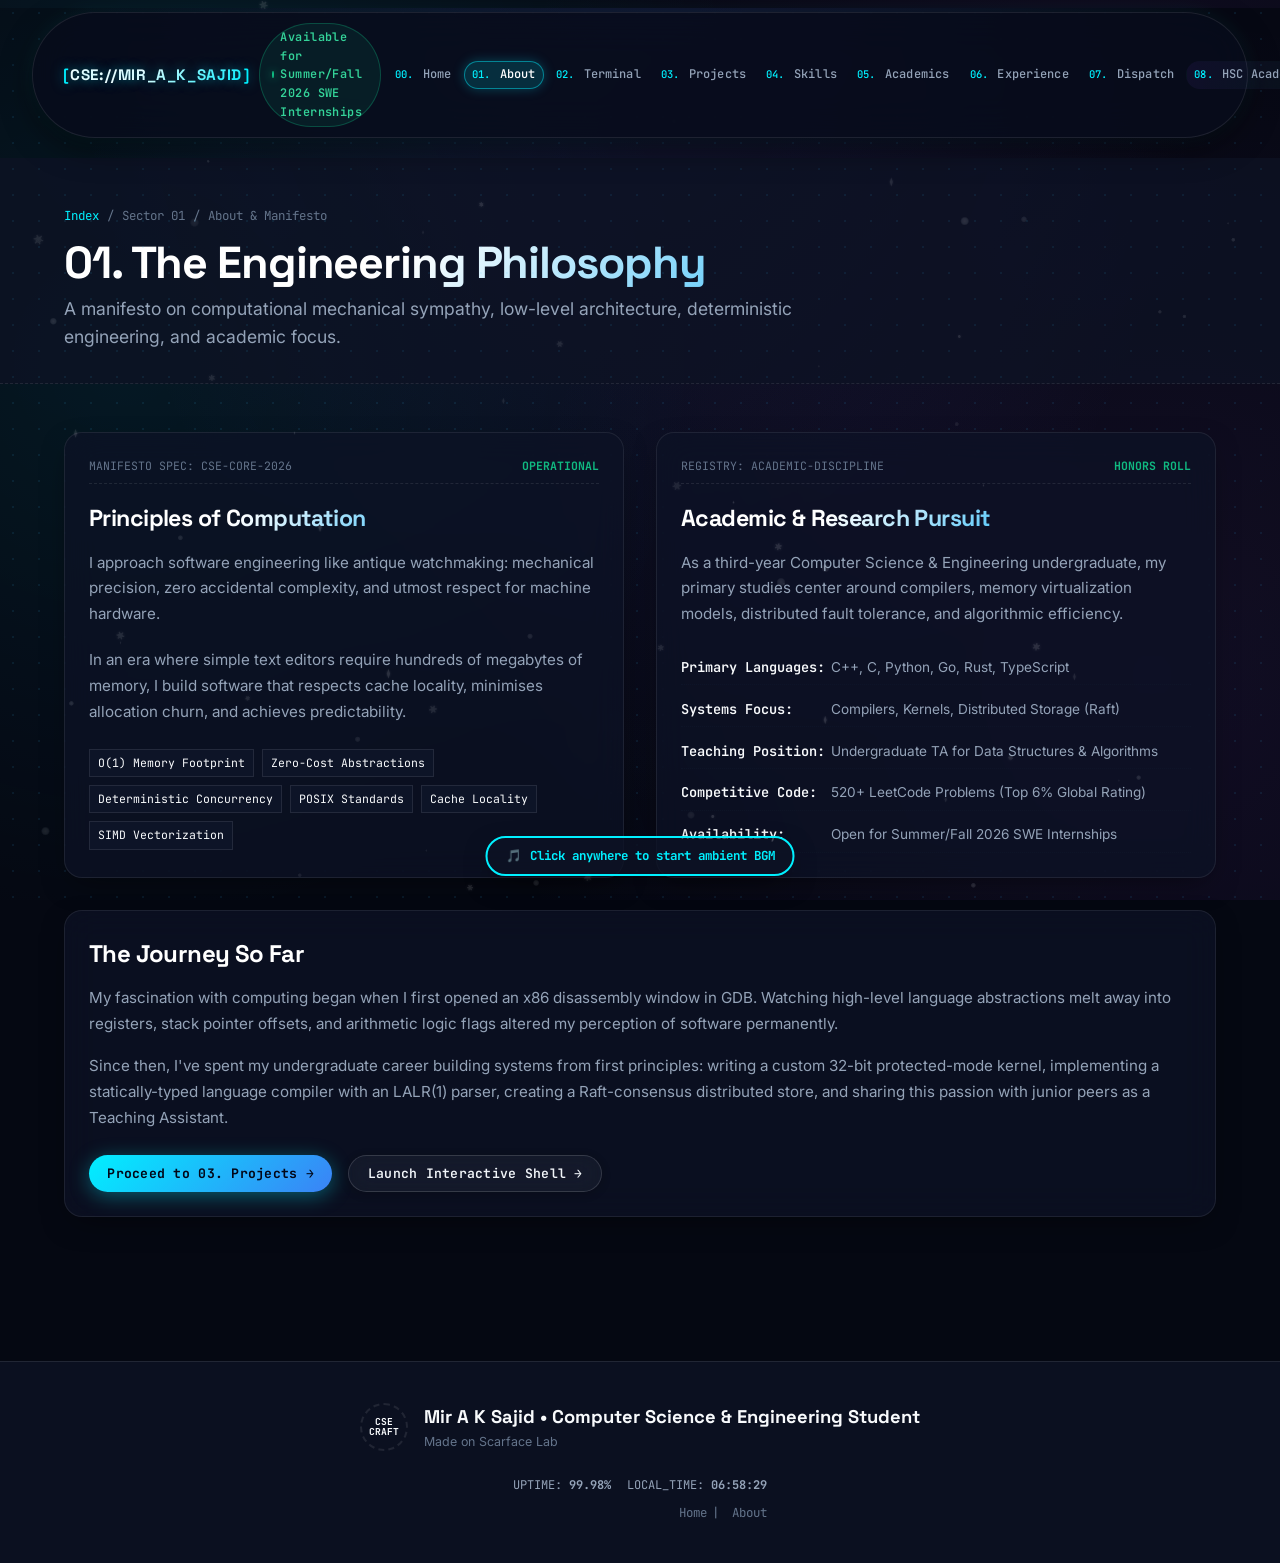
==== about.html @ 2cce8ac1 "fix: restore Gemini AI chat with multi-model fallback, remove password protection, remove vintage th" ====
<!DOCTYPE html>
<html lang="en" data-theme="modern-dark">
<head>
  <meta charset="UTF-8">
  <meta name="viewport" content="width=device-width, initial-scale=1.0">
  <title>01. About & Philosophy | Mir A K Sajid CSE Portfolio</title>
  <meta name="description" content="Engineering philosophy, mechanical sympathy, core principles of computation, and academic pursuit of Mir A K Sajid.">
  <link rel="preconnect" href="https://fonts.googleapis.com">
  <link rel="preconnect" href="https://fonts.gstatic.com" crossorigin>
  <link href="https://fonts.googleapis.com/css2?family=Hind+Siliguri:wght@400;500;600;700&family=Inter:ital,opsz,wght@0,14..32,100..900;1,14..32,100..900&family=JetBrains+Mono:ital,wght@0,300..800;1,300..800&family=Outfit:wght@300..900&family=Space+Grotesk:wght@300..700&display=swap" rel="stylesheet">
  <link rel="stylesheet" href="style.css">
  <link rel="icon" type="image/png" href="assets/images/avatar-pixel.png">
</head>
<body class="vintage-body">

  

  <!-- Header -->
  <header class="vintage-header" id="header">
    <div class="header-container">
      <div class="brand-badge">
        <a href="index.html" class="brand-link">
          <span class="brand-bracket">[</span>
          <span class="brand-text" id="headerBrand">CSE://MIR_SAJID</span>
          <span class="brand-bracket">]</span>
        </a>
        <div class="status-pill" id="systemStatusPill">
          <span class="status-indicator"></span>
          <span class="status-label" id="headerStatus">KERNEL READY • OPEN TO WORK</span>
        </div>
      </div>

      <nav class="nav-links" id="mainNav">
        <a href="index.html" class="nav-item"><span>00.</span> Home</a>
        <a href="about.html" class="nav-item active"><span>01.</span> About</a>
        <a href="terminal.html" class="nav-item"><span>02.</span> Terminal</a>
        <a href="projects.html" class="nav-item"><span>03.</span> Projects</a>
        <a href="skills.html" class="nav-item"><span>04.</span> Skills</a>
        <a href="academics.html" class="nav-item"><span>05.</span> Academics</a>
        <a href="experience.html" class="nav-item"><span>06.</span> Experience</a>
        <a href="contact.html" class="nav-item"><span>07.</span> Dispatch</a>
        <a href="hsc.html" class="nav-item"><span>08.</span> HSC Academic</a>
          <a href="companion.html" class="nav-item"><span>09.</span> Companion</a>
      </nav>

      <div class="header-controls">
        

        <!-- 3-Dots Quick Action Menu -->
        <button class="vintage-btn btn-sm btn-icon" id="audioToggleBtn" title="Toggle Mechanical Audio">
          <span id="audioIcon">🔊</span>
        </button>
      </div>

      <button class="mobile-toggle" id="mobileMenuToggle" aria-label="Toggle navigation">
        <span></span><span></span><span></span>
      </button>
    </div>
  </header>

  <!-- Page Banner -->
  <div class="page-banner">
    <div class="container">
      <div class="page-breadcrumbs">
        <a href="index.html">Index</a> / <span>Sector 01</span> / <span>About & Manifesto</span>
      </div>
      <h1 class="page-title">01. The Engineering Philosophy</h1>
      <p class="page-lead">
        A manifesto on computational mechanical sympathy, low-level architecture, deterministic engineering, and academic focus.
      </p>
    </div>
  </div>

  <main class="container" style="padding-bottom: 5rem;">
    <div class="about-grid">
      
      <!-- Philosophy Card -->
      <div class="about-card parchment-paper">
        <div class="card-ticket-header">
          <span class="ticket-no">MANIFESTO SPEC: CSE-CORE-2026</span>
          <span class="ticket-status">OPERATIONAL</span>
        </div>
        <h2 class="about-card-title">Principles of Computation</h2>
        <p class="about-text">
          I approach software engineering like antique watchmaking: mechanical precision, zero accidental complexity, and utmost respect for machine hardware.
        </p>
        <p class="about-text">
          In an era where simple text editors require hundreds of megabytes of memory, I build software that respects cache locality, minimises allocation churn, and achieves predictability.
        </p>
        <div class="philosophy-tags" style="margin-top: 1.5rem;">
          <span class="phil-tag">O(1) Memory Footprint</span>
          <span class="phil-tag">Zero-Cost Abstractions</span>
          <span class="phil-tag">Deterministic Concurrency</span>
          <span class="phil-tag">POSIX Standards</span>
          <span class="phil-tag">Cache Locality</span>
          <span class="phil-tag">SIMD Vectorization</span>
        </div>
      </div>

      <!-- Academic Background & Specs -->
      <div class="about-card parchment-paper">
        <div class="card-ticket-header">
          <span class="ticket-no">REGISTRY: ACADEMIC-DISCIPLINE</span>
          <span class="ticket-status">HONORS ROLL</span>
        </div>
        <h2 class="about-card-title">Academic & Research Pursuit</h2>
        <p class="about-text">
          As a third-year Computer Science & Engineering undergraduate, my primary studies center around compilers, memory virtualization models, distributed fault tolerance, and algorithmic efficiency.
        </p>
        <div class="about-specs-list" style="margin-top: 1.5rem;">
          <div class="spec-row">
            <span class="spec-name">Primary Languages:</span>
            <span class="spec-val">C++, C, Python, Go, Rust, TypeScript</span>
          </div>
          <div class="spec-row">
            <span class="spec-name">Systems Focus:</span>
            <span class="spec-val">Compilers, Kernels, Distributed Storage (Raft)</span>
          </div>
          <div class="spec-row">
            <span class="spec-name">Teaching Position:</span>
            <span class="spec-val">Undergraduate TA for Data Structures & Algorithms</span>
          </div>
          <div class="spec-row">
            <span class="spec-name">Competitive Code:</span>
            <span class="spec-val">520+ LeetCode Problems (Top 6% Global Rating)</span>
          </div>
          <div class="spec-row">
            <span class="spec-name">Availability:</span>
            <span class="spec-val" id="aboutStatusVal">Open for Summer/Fall 2026 SWE Internships</span>
          </div>
        </div>
      </div>

    </div>

    <!-- Additional Editorial Details -->
    <div class="parchment-paper" style="margin-top: 2rem;">
      <h3 style="font-family: var(--font-serif); font-size: 1.5rem; margin-bottom: 0.75rem;">The Journey So Far</h3>
      <p style="font-size: 0.95rem; color: var(--ink-secondary); line-height: 1.7; margin-bottom: 1rem;">
        My fascination with computing began when I first opened an x86 disassembly window in GDB. Watching high-level language abstractions melt away into registers, stack pointer offsets, and arithmetic logic flags altered my perception of software permanently.
      </p>
      <p style="font-size: 0.95rem; color: var(--ink-secondary); line-height: 1.7;">
        Since then, I've spent my undergraduate career building systems from first principles: writing a custom 32-bit protected-mode kernel, implementing a statically-typed language compiler with an LALR(1) parser, creating a Raft-consensus distributed store, and sharing this passion with junior peers as a Teaching Assistant.
      </p>

      <div style="margin-top: 1.5rem; display: flex; gap: 1rem; flex-wrap: wrap;">
        <a href="projects.html" class="vintage-btn btn-primary">Proceed to 03. Projects →</a>
        <a href="terminal.html" class="vintage-btn btn-outline">Launch Interactive Shell →</a>
      </div>
    </div>
  </main>

  <!-- Footer -->
  <footer class="vintage-footer">
    <div class="container footer-content">
      <div class="footer-left">
        <div class="footer-seal"><div class="seal-inner"><span>CSE</span><span>CRAFT</span></div></div>
        <div class="footer-text">
          <p class="footer-title" id="footerBrand">Mir A K Sajid • Computer Science & Engineering Student</p>
          <p class="footer-copy">Made on Scarface Lab</p>
        </div>
      </div>
      <div class="footer-right">
        <div class="system-telemetry">
          <span class="telem-item">UPTIME: <strong>99.98%</strong></span>
          <span class="telem-item">LOCAL_TIME: <strong id="telemTime">--:--:--</strong></span>
        </div>
        <div class="footer-quick-links">
          <a href="index.html">Home</a><span class="sep">|</span>
          <a href="about.html">About</a>
        </div>
      </div>
    </div>
  </footer>

  <script src="script.js"></script>
</body>
</html>
---- style.css ----
/* ==========================================================================
   VINTAGE 2D DESIGN SYSTEM & STYLESHEET
   Crafted for CSE Developer Portfolio & Interactive Terminal
   ========================================================================== */

/* --------------------------------------------------------------------------
   1. ROOT VARIABLES & THEMES
   -------------------------------------------------------------------------- */
:root,
[data-theme="vintage-parchment"],
[data-theme="cyber-futuristic"] {
  /* Ultra-Modern Futuristic Quantum Cyber Theme */
  --theme-name: "cyber-futuristic";
  --bg-canvas: #060813;
  --bg-canvas-translucent: rgba(6, 8, 19, 0.88);
  --bg-surface: rgba(13, 19, 36, 0.78);
  --bg-card: rgba(18, 26, 48, 0.7);
  --bg-subtle: rgba(26, 38, 70, 0.55);
  --bg-terminal: #070a14;
  
  --ink-primary: #f8fafc;
  --ink-secondary: #cbd5e1;
  --ink-muted: #64748b;
  --ink-terminal: #00f0ff;
  
  --accent-rust: #00f0ff;          /* Electric Cyan */
  --accent-rust-hover: #38bdf8;
  --accent-patina: #10b981;        /* Matrix Emerald */
  --accent-amber: #f59e0b;         /* Solar Amber */
  --accent-blueprint: #6366f1;     /* Electric Indigo */
  --accent-violet: #a855f7;        /* Ultraviolet */
  --accent-pink: #ec4899;          /* Cyber Pink */
  
  --border-color: rgba(255, 255, 255, 0.1);
  --border-width: 1px;
  --border-dashed: 1px dashed rgba(0, 240, 255, 0.35);
  --shadow-tactile: 0 10px 30px -5px rgba(0, 0, 0, 0.6), 0 0 1px 1px rgba(255, 255, 255, 0.08);
  --shadow-tactile-lg: 0 20px 45px -10px rgba(0, 0, 0, 0.8), 0 0 25px rgba(0, 240, 255, 0.2);
  --shadow-tactile-sm: 0 4px 14px rgba(0, 0, 0, 0.4);
  
  --font-serif: 'Outfit', 'Space Grotesk', system-ui, sans-serif;
  --font-mono: 'JetBrains Mono', 'Fira Code', monospace;
  --font-body: 'Inter', -apple-system, BlinkMacSystemFont, 'Hind Siliguri', sans-serif;
  
  --transition-quick: 0.2s cubic-bezier(0.16, 1, 0.3, 1);
  --radius-badge: 9999px;
  --stamp-rotation: 0deg;

  --theme-glow: 0 0 25px rgba(0, 240, 255, 0.35);
  --theme-glow-accent: 0 0 25px rgba(168, 85, 247, 0.35);
  --bg-pattern: radial-gradient(rgba(56, 189, 248, 0.12) 1px, transparent 1px);
  --bg-pattern-size: 26px 26px;
}

/* Theme 2: Terminal CRT Green Phosphor (Upgraded Electric VT-100 P1) */
[data-theme="terminal-phosphor"] {
  --theme-name: "terminal-phosphor";
  --bg-canvas: #050b06;
  --bg-canvas-translucent: rgba(5, 11, 6, 0.92);
  --bg-surface: #0a150c;
  --bg-card: #0f1f13;
  --bg-subtle: #162c1b;
  --bg-terminal: #030704;
  
  --ink-primary: #39ff14;
  --ink-secondary: #28d976;
  --ink-muted: #1c9e54;
  --ink-terminal: #39ff14;
  
  --accent-rust: #ff3366;
  --accent-rust-hover: #ff1744;
  --accent-patina: #00ff88;
  --accent-amber: #ffee55;
  --accent-blueprint: #38bdf8;
  
  --border-color: #28d976;
  --border-dashed: 2px dashed #28d976;
  --shadow-tactile: 4px 4px 0px #041407, 0 0 10px rgba(40, 217, 118, 0.22);
  --shadow-tactile-lg: 6px 6px 0px #040e06, 0 0 16px rgba(40, 217, 118, 0.3);
  --shadow-tactile-sm: 2px 2px 0px #041407, 0 0 6px rgba(40, 217, 118, 0.2);

  --theme-glow: 0 0 10px rgba(57, 255, 20, 0.45);
  --theme-glow-accent: 0 0 14px rgba(40, 217, 118, 0.35);
  --bg-pattern: radial-gradient(rgba(40, 217, 118, 0.15) 1px, transparent 1px);
  --bg-pattern-size: 22px 22px;
}

/* Theme 3: Blueprint Cyan (Upgraded Drafting CAD Cyan & White) */
[data-theme="blueprint-cyan"] {
  --theme-name: "blueprint-cyan";
  --bg-canvas: #05152b;
  --bg-canvas-translucent: rgba(5, 21, 43, 0.92);
  --bg-surface: #0b2344;
  --bg-card: #0f2e58;
  --bg-subtle: #153c6e;
  --bg-terminal: #030e1d;
  
  --ink-primary: #ffffff;
  --ink-secondary: #bae6fd;
  --ink-muted: #7dd3fc;
  --ink-terminal: #ffffff;
  
  --accent-rust: #fb923c;
  --accent-rust-hover: #f97316;
  --accent-patina: #2dd4bf;
  --accent-amber: #facc15;
  --accent-blueprint: #38bdf8;
  
  --border-color: #38bdf8;
  --border-dashed: 2px dashed #38bdf8;
  --shadow-tactile: 4px 4px 0px #020a17, 0 0 10px rgba(56, 189, 248, 0.25);
  --shadow-tactile-lg: 6px 6px 0px #01060f, 0 0 16px rgba(56, 189, 248, 0.35);
  --shadow-tactile-sm: 2px 2px 0px #020a17, 0 0 6px rgba(56, 189, 248, 0.2);

  --theme-glow: 0 0 10px rgba(56, 189, 248, 0.45);
  --theme-glow-accent: 0 0 14px rgba(56, 189, 248, 0.3);
  --bg-pattern: linear-gradient(rgba(56, 189, 248, 0.1) 1px, transparent 1px), linear-gradient(90deg, rgba(56, 189, 248, 0.1) 1px, transparent 1px);
  --bg-pattern-size: 20px 20px;
}

/* Theme 4: Amber CRT (Upgraded DEC VT220 Plasma Amber Tube) */
[data-theme="amber-crt"] {
  --theme-name: "amber-crt";
  --bg-canvas: #0d0802;
  --bg-canvas-translucent: rgba(13, 8, 2, 0.92);
  --bg-surface: #180e03;
  --bg-card: #231505;
  --bg-subtle: #301d07;
  --bg-terminal: #070401;
  
  --ink-primary: #ffb300;
  --ink-secondary: #ffa000;
  --ink-muted: #c67800;
  --ink-terminal: #ffb300;
  
  --accent-rust: #ff6e40;
  --accent-rust-hover: #ff5722;
  --accent-patina: #c6ff00;
  --accent-amber: #ffd700;
  --accent-blueprint: #82b1ff;
  
  --border-color: #ff9800;
  --border-dashed: 2px dashed #ff9800;
  --shadow-tactile: 4px 4px 0px #1e0d00, 0 0 10px rgba(255, 152, 0, 0.25);
  --shadow-tactile-lg: 6px 6px 0px #140700, 0 0 16px rgba(255, 152, 0, 0.35);
  --shadow-tactile-sm: 2px 2px 0px #1e0d00, 0 0 6px rgba(255, 152, 0, 0.2);

  --theme-glow: 0 0 10px rgba(255, 179, 0, 0.45);
  --theme-glow-accent: 0 0 14px rgba(255, 152, 0, 0.3);
  --bg-pattern: radial-gradient(rgba(255, 152, 0, 0.12) 1px, transparent 1px);
  --bg-pattern-size: 22px 22px;
}

/* Theme 5: Cyberdeck Neon (1990s Cyberpunk / Synthwave Matrix) */
[data-theme="cyber-deck"] {
  --theme-name: "cyber-deck";
  --bg-canvas: #0c0919;
  --bg-canvas-translucent: rgba(12, 9, 25, 0.92);
  --bg-surface: #140f29;
  --bg-card: #1c1539;
  --bg-subtle: #271e4d;
  --bg-terminal: #07050f;
  
  --ink-primary: #00f0ff;
  --ink-secondary: #ff2a85;
  --ink-muted: #a78bfa;
  --ink-terminal: #00f0ff;
  
  --accent-rust: #ff2a85;
  --accent-rust-hover: #f43f5e;
  --accent-patina: #00f0ff;
  --accent-amber: #facc15;
  --accent-blueprint: #c084fc;
  
  --border-color: #a855f7;
  --border-dashed: 2px dashed #a855f7;
  --shadow-tactile: 4px 4px 0px #06030c, 0 0 12px rgba(168, 85, 247, 0.3);
  --shadow-tactile-lg: 6px 6px 0px #040108, 0 0 18px rgba(255, 42, 133, 0.35);
  --shadow-tactile-sm: 2px 2px 0px #06030c, 0 0 6px rgba(168, 85, 247, 0.2);

  --theme-glow: 0 0 10px rgba(0, 240, 255, 0.45);
  --theme-glow-accent: 0 0 14px rgba(255, 42, 133, 0.35);
  --bg-pattern: linear-gradient(rgba(168, 85, 247, 0.1) 1px, transparent 1px), linear-gradient(90deg, rgba(168, 85, 247, 0.1) 1px, transparent 1px);
  --bg-pattern-size: 24px 24px;
}

/* Theme 6: Solarized Dark (Timeless Systems Programmer Slate) */
[data-theme="solarized-dark"] {
  --theme-name: "solarized-dark";
  --bg-canvas: #002b36;
  --bg-canvas-translucent: rgba(0, 43, 54, 0.92);
  --bg-surface: #073642;
  --bg-card: #094352;
  --bg-subtle: #001e26;
  --bg-terminal: #00171d;
  
  --ink-primary: #fdf6e3;
  --ink-secondary: #93a1a1;
  --ink-muted: #657b83;
  --ink-terminal: #2aa198;
  
  --accent-rust: #cb4b16;
  --accent-rust-hover: #dc322f;
  --accent-patina: #2aa198;
  --accent-amber: #b58900;
  --accent-blueprint: #268bd2;
  
  --border-color: #2aa198;
  --border-dashed: 2px dashed #2aa198;
  --shadow-tactile: 4px 4px 0px #001318, 0 0 10px rgba(42, 161, 152, 0.25);
  --shadow-tactile-lg: 6px 6px 0px #000c0f, 0 0 16px rgba(42, 161, 152, 0.35);
  --shadow-tactile-sm: 2px 2px 0px #001318, 0 0 6px rgba(42, 161, 152, 0.2);

  --theme-glow: 0 0 10px rgba(42, 161, 152, 0.4);
  --theme-glow-accent: 0 0 12px rgba(42, 161, 152, 0.25);
  --bg-pattern: radial-gradient(rgba(42, 161, 152, 0.15) 1px, transparent 1px);
  --bg-pattern-size: 20px 20px;
}

/* --------------------------------------------------------------------------
   2. BASE RESET & VINTAGE BODY
   -------------------------------------------------------------------------- */
*, *::before, *::after {
  box-sizing: border-box;
  margin: 0;
  padding: 0;
}

html {
  scroll-behavior: smooth;
  font-size: 16px;
}

body.vintage-body {
  background-color: var(--bg-canvas);
  color: var(--ink-primary);
  font-family: var(--font-body);
  line-height: 1.6;
  min-height: 100vh;
  position: relative;
  overflow-x: hidden;
  transition: background-color 0.25s ease, color 0.25s ease;
}

/* Subtle atmospheric background grid pattern */
body.vintage-body::before {
  content: '';
  position: fixed;
  top: 0;
  left: 0;
  width: 100vw;
  height: 100vh;
  pointer-events: none;
  background-image: var(--bg-pattern);
  background-size: var(--bg-pattern-size, 20px 20px);
  z-index: 0;
  opacity: 0.7;
}

/* When custom background artwork is active, preserve high readability with translucent theme veil */
body.has-custom-bg {
  background-color: var(--bg-canvas-translucent, var(--bg-canvas)) !important;
}

/* Custom Fixed Site Background Image Layer - Themed & Harmonious */
#siteBackgroundLayer {
  position: fixed;
  top: 0;
  left: 0;
  width: 100vw;
  height: 100vh;
  z-index: -1;
  pointer-events: none;
  background-size: cover;
  background-position: center center;
  background-repeat: no-repeat;
  transition: opacity 0.3s ease, filter 0.3s ease;
  background-image: url('assets/images/bg1.jpg');
}

body.has-custom-bg #siteBackgroundLayer {
  display: block;
}

body.no-custom-bg #siteBackgroundLayer {
  display: none !important;
}

/* Theme-Aware Background Artwork Filters - Seamless Aesthetic Harmony */
[data-theme="vintage-parchment"] #siteBackgroundLayer {
  filter: brightness(0.28) contrast(1.2) hue-rotate(190deg) saturate(1.8) !important;
  opacity: 0.25 !important;
}

[data-theme="terminal-phosphor"] #siteBackgroundLayer {
  filter: brightness(0.24) contrast(1.3) hue-rotate(85deg) saturate(2.4) !important;
  opacity: 0.38 !important;
}

[data-theme="blueprint-cyan"] #siteBackgroundLayer {
  filter: brightness(0.26) contrast(1.3) hue-rotate(185deg) saturate(2.5) !important;
  opacity: 0.38 !important;
}

[data-theme="amber-crt"] #siteBackgroundLayer {
  filter: brightness(0.25) contrast(1.3) hue-rotate(25deg) saturate(2.2) !important;
  opacity: 0.38 !important;
}

[data-theme="cyber-deck"] #siteBackgroundLayer {
  filter: brightness(0.25) contrast(1.3) hue-rotate(275deg) saturate(2.2) !important;
  opacity: 0.36 !important;
}

[data-theme="solarized-dark"] #siteBackgroundLayer {
  filter: brightness(0.22) contrast(1.2) hue-rotate(155deg) saturate(1.8) !important;
  opacity: 0.36 !important;
}

/* Atmospheric Canvas kept subtle */
#vintageAtmosphereCanvas {
  position: fixed;
  top: 0;
  left: 0;
  width: 100vw;
  height: 100vh;
  pointer-events: none;
  z-index: 1;
  opacity: 0.15;
}

/* Continuous Retro Ticker Tape Marquee - Removed as requested */
.retro-ticker-tape {
  display: none !important;
}

.ticker-track {
  display: inline-block;
  white-space: nowrap;
  animation: marqueeScroll 28s linear infinite;
}

.ticker-track:hover {
  animation-play-state: paused;
}

@keyframes marqueeScroll {
  0% { transform: translateX(0); }
  100% { transform: translateX(-50%); }
}

.ticker-item {
  display: inline-flex;
  align-items: center;
  gap: 0.6rem;
  padding: 0 1.25rem;
}

.ticker-dot {
  color: var(--accent-rust);
  font-size: 0.7rem;
}

/* --------------------------------------------------------------------------
   VIBRANT 2D RETRO GAME FLOATING BOXES & CARDS SYSTEM
   Makes all boxes, stat cards, project tiles, and directory panels float
   smoothly like 2D floating game islands and interactive cards
   -------------------------------------------------------------------------- */
.stat-box,
.parchment-paper,
.vintage-card,
.project-card,
.manifesto-card,
.arch-principle-card,
.timeline-card,
.academic-card,
.skill-card,
.skill-category-card,
.experience-card,
.coursework-box,
.terminal-window,
.terminal-preview-window,
.contact-card,
.dispatch-container,
.theme-select-card,
.backup-card,
.floating-box,
.floating-card {
  animation: retroCardFloat 5.2s ease-in-out infinite alternate;
  transition: transform 0.35s cubic-bezier(0.34, 1.56, 0.64, 1), box-shadow 0.35s ease, border-color 0.2s ease;
  will-change: transform, box-shadow;
  position: relative;
}

/* Alternating wave physics for adjacent boxes */
.stat-box:nth-child(even),
.parchment-paper:nth-child(even),
.project-card:nth-child(even),
.manifesto-card:nth-child(even),
.arch-principle-card:nth-child(even),
.timeline-card:nth-child(even),
.academic-card:nth-child(even),
.skill-card:nth-child(even),
.skill-category-card:nth-child(even),
.experience-card:nth-child(even),
.theme-select-card:nth-child(even) {
  animation: retroCardFloatAlt 6s ease-in-out infinite alternate;
  animation-delay: 0.6s;
}

/* Staggered Floating Delays so boxes float like living game elements */
.stat-box:nth-child(1), .parchment-paper:nth-child(1), .project-card:nth-child(1) { animation-delay: 0s; }
.stat-box:nth-child(2), .parchment-paper:nth-child(2), .project-card:nth-child(2) { animation-delay: 0.9s; }
.stat-box:nth-child(3), .parchment-paper:nth-child(3), .project-card:nth-child(3) { animation-delay: 1.8s; }
.stat-box:nth-child(4), .parchment-paper:nth-child(4), .project-card:nth-child(4) { animation-delay: 2.7s; }
.parchment-paper:nth-child(5), .project-card:nth-child(5) { animation-delay: 1.2s; }
.parchment-paper:nth-child(6), .project-card:nth-child(6) { animation-delay: 2.1s; }
.parchment-paper:nth-child(7) { animation-delay: 3.0s; }

/* Floating Keyframes */
@keyframes retroCardFloat {
  0% {
    transform: translateY(0px);
    box-shadow: var(--shadow-tactile);
  }
  50% {
    transform: translateY(-5px);
    box-shadow: var(--shadow-tactile-lg);
  }
  100% {
    transform: translateY(0px);
    box-shadow: var(--shadow-tactile);
  }
}

@keyframes retroCardFloatAlt {
  0% {
    transform: translateY(-3px);
    box-shadow: var(--shadow-tactile);
  }
  50% {
    transform: translateY(2px);
    box-shadow: var(--shadow-tactile-sm);
  }
  100% {
    transform: translateY(-3px);
    box-shadow: var(--shadow-tactile);
  }
}

/* Dynamic Levitation Intensity Mode */
body.floating-dynamic .stat-box,
body.floating-dynamic .parchment-paper,
body.floating-dynamic .vintage-card,
body.floating-dynamic .project-card,
body.floating-dynamic .manifesto-card,
body.floating-dynamic .arch-principle-card,
body.floating-dynamic .timeline-card,
body.floating-dynamic .academic-card,
body.floating-dynamic .skill-card,
body.floating-dynamic .skill-category-card,
body.floating-dynamic .experience-card,
body.floating-dynamic .terminal-window,
body.floating-dynamic .terminal-preview-window {
  animation-duration: 3.6s;
}

/* Hover State: Pause bob and elevate cleanly without blurry shadow shades */
.stat-box:hover,
.parchment-paper:hover,
.vintage-card:hover,
.project-card:hover,
.manifesto-card:hover,
.arch-principle-card:hover,
.timeline-card:hover,
.academic-card:hover,
.skill-card:hover,
.skill-category-card:hover,
.experience-card:hover,
.terminal-window:hover,
.terminal-preview-window:hover,
.theme-select-card:hover,
.backup-card:hover {
  animation-play-state: paused !important;
  transform: translateY(-6px) scale(1.01) !important;
  box-shadow: var(--shadow-tactile-lg) !important;
  z-index: 10;
}

/* Floating Game Boxes & Retro Props - Interactive */
.floating-prop {
  position: absolute;
  pointer-events: auto;
  cursor: pointer;
  z-index: 10;
  font-family: var(--font-mono);
  font-size: 0.72rem;
  font-weight: 700;
  background-color: var(--bg-card);
  border: var(--border-width) solid var(--border-color);
  box-shadow: var(--shadow-tactile-sm);
  padding: 0.35rem 0.65rem;
  border-radius: var(--radius-badge);
  animation: floatBob 4s ease-in-out infinite;
  display: flex;
  align-items: center;
  gap: 0.4rem;
  user-select: none;
  transition: transform 0.15s ease, box-shadow 0.15s ease, background-color 0.15s ease;
}

.floating-prop:hover {
  animation-play-state: paused;
  transform: translateY(-4px) scale(1.08) !important;
  box-shadow: var(--shadow-tactile) !important;
  z-index: 25;
}

.floating-prop.prop-vault {
  top: -24px;
  left: 15px;
  animation-delay: 0.2s;
  background-color: var(--accent-patina);
  color: #ffffff;
  border-color: var(--border-color);
  box-shadow: var(--shadow-tactile-sm);
}

.floating-prop.prop-music {
  bottom: -22px;
  left: 20px;
  animation-delay: 1.2s;
  background-color: var(--accent-rust);
  color: #ffffff;
  border-color: var(--border-color);
  box-shadow: var(--shadow-tactile-sm);
}

.floating-prop.prop-left {
  top: 25%;
  left: -25px;
  animation-delay: 0s;
  transform: rotate(-4deg);
}

.floating-prop.prop-right {
  bottom: 18%;
  right: -25px;
  animation-delay: 1.5s;
  transform: rotate(5deg);
}

.floating-prop.prop-top {
  top: -16px;
  right: 25px;
  animation-delay: 0.8s;
  background-color: var(--accent-amber);
  color: #1a140d;
}

.floating-prop.prop-admin {
  top: -24px;
  right: 15px;
  animation-delay: 0.6s;
  background-color: var(--accent-amber);
  color: #1a140d;
  border-color: var(--border-color);
  box-shadow: var(--shadow-tactile-sm);
  text-decoration: none;
}

.floating-prop.prop-home {
  top: 40%;
  left: -28px;
  animation-delay: 0.9s;
  background-color: var(--bg-surface);
  color: var(--ink-primary);
  border-color: var(--accent-rust);
  box-shadow: var(--shadow-tactile-sm);
  text-decoration: none;
}

.floating-prop.prop-snow {
  bottom: -22px;
  right: 15px;
  animation-delay: 1.8s;
  background-color: #2b394a;
  color: #ffffff;
  border-color: #5dade2;
  box-shadow: var(--shadow-tactile-sm);
}

/* Atmospheric Falling Snow Canvas */
#vintageAtmosphereCanvas {
  position: fixed;
  top: 0;
  left: 0;
  width: 100vw;
  height: 100vh;
  pointer-events: none;
  z-index: 95;
}

/* Floating 2D Retro Quick Dock HUD - Bottom Left (No overlap with music player) */
.floating-hud-dock {
  position: fixed;
  bottom: 1.25rem;
  left: 1.25rem;
  right: auto;
  display: flex;
  align-items: center;
  gap: 0.45rem;
  background-color: var(--bg-surface) !important;
  border: var(--border-width) solid var(--border-color);
  box-shadow: var(--shadow-tactile);
  padding: 0.35rem 0.65rem;
  border-radius: var(--radius-badge);
  z-index: 9500;
  animation: floatBob 6s ease-in-out infinite;
  backdrop-filter: blur(20px) saturate(180%) !important;
  -webkit-backdrop-filter: blur(20px) saturate(180%) !important;
  user-select: none;
  opacity: 1 !important;
}

.floating-hud-dock:hover {
  animation-play-state: paused;
}

.dock-title {
  font-family: var(--font-mono);
  font-size: 0.68rem;
  font-weight: 700;
  color: var(--ink-muted);
  letter-spacing: 0.05em;
  padding-left: 0.25rem;
}

.dock-pill {
  display: inline-flex;
  align-items: center;
  gap: 0.35rem;
  font-family: var(--font-mono);
  font-size: 0.74rem;
  font-weight: 600;
  padding: 0.25rem 0.65rem;
  background-color: var(--bg-card);
  border: 1px solid var(--border-color);
  color: var(--ink-primary);
  border-radius: var(--radius-badge);
  cursor: pointer;
  text-decoration: none;
  transition: transform 0.15s ease, background-color 0.15s ease, color 0.15s ease, box-shadow 0.15s ease;
  opacity: 1 !important;
}

.dock-pill:hover {
  transform: translateY(-2px) scale(1.05);
  box-shadow: var(--shadow-tactile-sm);
}

.dock-pill.pill-home:hover {
  background-color: var(--accent-rust);
  color: #fff;
}

.dock-pill.pill-vault {
  background-color: var(--bg-subtle);
  border-color: var(--accent-patina);
  color: var(--accent-patina);
}

.dock-pill.pill-vault:hover {
  background-color: var(--accent-patina);
  color: #fff;
}

.dock-pill.pill-admin {
  background-color: var(--bg-subtle);
  border-color: var(--accent-amber);
  color: var(--accent-amber);
}

.dock-pill.pill-admin:hover {
  background-color: var(--accent-amber);
  color: #1a140d;
}

.dock-pill.pill-music {
  background-color: var(--bg-subtle);
  border-color: var(--accent-rust);
  color: var(--accent-rust);
}

.dock-pill.pill-music:hover {
  background-color: var(--accent-rust);
  color: #fff;
}

.dock-pill.pill-snow {
  background-color: var(--bg-subtle);
  border-color: var(--accent-blueprint);
  color: var(--accent-blueprint);
}

.dock-pill.pill-snow:hover {
  background-color: var(--accent-blueprint);
  color: #fff;
}

@media (max-width: 768px) {
  .floating-hud-dock {
    bottom: 4.8rem;
    left: 0.65rem;
    right: 0.65rem;
    justify-content: center;
    border-radius: var(--radius-badge);
  }
}

@keyframes floatBob {
  0%, 100% { transform: translateY(0px) rotate(-1deg); }
  50% { transform: translateY(-10px) rotate(2deg); }
}

/* Disable floating when toggled off via Admin Panel */
body.no-floating-boxes .stat-box,
body.no-floating-boxes .parchment-paper,
body.no-floating-boxes .vintage-card,
body.no-floating-boxes .project-card,
body.no-floating-boxes .manifesto-card,
body.no-floating-boxes .arch-principle-card,
body.no-floating-boxes .timeline-card,
body.no-floating-boxes .academic-card,
body.no-floating-boxes .skill-card,
body.no-floating-boxes .skill-category-card,
body.no-floating-boxes .experience-card,
body.no-floating-boxes .coursework-box,
body.no-floating-boxes .terminal-window,
body.no-floating-boxes .terminal-preview-window,
body.no-floating-boxes .contact-card,
body.no-floating-boxes .dispatch-container,
body.no-floating-boxes .theme-select-card,
body.no-floating-boxes .backup-card,
body.no-floating-boxes .floating-box,
body.no-floating-boxes .floating-card,
body.no-floating-boxes .floating-prop {
  animation: none !important;
  transform: none !important;
}

/* Scarface Lab Emblem */
.scarface-badge {
  display: inline-flex;
  align-items: center;
  gap: 0.4rem;
  font-family: var(--font-mono);
  font-size: 0.72rem;
  font-weight: 800;
  color: var(--accent-rust);
  background: rgba(185, 75, 47, 0.08);
  border: 1px dashed var(--accent-rust);
  padding: 0.2rem 0.5rem;
  border-radius: 2px;
}

.scarface-badge-icon {
  font-size: 0.85rem;
}

/* --------------------------------------------------------------------------
   VINTAGE GENSHIN BGM FLOATING MUSIC PLAYER
   -------------------------------------------------------------------------- */
.vintage-music-player {
  position: fixed;
  bottom: 1.25rem;
  right: 1.25rem;
  z-index: 10000;
  display: flex;
  align-items: center;
  gap: 0.65rem;
  background-color: var(--bg-surface) !important;
  border: var(--border-width) solid var(--border-color);
  box-shadow: var(--shadow-tactile);
  padding: 0.45rem 0.85rem;
  border-radius: var(--radius-badge);
  font-family: var(--font-mono);
  font-size: 0.75rem;
  transition: transform var(--transition-quick), box-shadow var(--transition-quick);
  user-select: none;
  backdrop-filter: none !important;
  -webkit-backdrop-filter: none !important;
  opacity: 1 !important;
}

.vintage-music-player:hover {
  transform: translateY(-2px);
  box-shadow: var(--shadow-tactile-lg);
}

@media (max-width: 768px) {
  .vintage-music-player {
    bottom: 0.65rem;
    left: 0.65rem;
    right: 0.65rem;
    justify-content: space-between;
  }
}

.bgm-play-btn {
  background: var(--accent-rust);
  color: #fff;
  border: 1px solid var(--border-color);
  width: 30px;
  height: 30px;
  border-radius: 50%;
  display: flex;
  align-items: center;
  justify-content: center;
  font-size: 0.85rem;
  cursor: pointer;
  transition: transform 0.1s ease, background-color 0.15s ease;
}

.bgm-play-btn:hover {
  transform: scale(1.08);
  background: var(--accent-rust-hover);
}

.bgm-play-btn:active {
  transform: scale(0.95);
}

.bgm-track-info {
  display: flex;
  flex-direction: column;
  min-width: 130px;
  max-width: 170px;
  overflow: hidden;
}

.bgm-tag {
  font-size: 0.65rem;
  color: var(--accent-patina);
  font-weight: 700;
  letter-spacing: 0.05em;
  text-transform: uppercase;
}

.bgm-title {
  font-weight: 700;
  color: var(--ink-primary);
  white-space: nowrap;
  text-overflow: ellipsis;
  overflow: hidden;
  font-size: 0.72rem;
}

/* Dancing Equalizer Bars */
.bgm-equalizer {
  display: flex;
  align-items: flex-end;
  gap: 2px;
  height: 16px;
  width: 14px;
}

.eq-bar {
  width: 2px;
  background-color: var(--accent-rust);
  height: 4px;
  transition: height 0.15s ease;
}

.vintage-music-player.playing .eq-bar:nth-child(1) {
  animation: eqDance 0.8s infinite ease-in-out alternate;
}

.vintage-music-player.playing .eq-bar:nth-child(2) {
  animation: eqDance 0.6s infinite ease-in-out alternate 0.2s;
}

.vintage-music-player.playing .eq-bar:nth-child(3) {
  animation: eqDance 0.9s infinite ease-in-out alternate 0.4s;
}

.vintage-music-player.playing .eq-bar:nth-child(4) {
  animation: eqDance 0.7s infinite ease-in-out alternate 0.1s;
}

@keyframes eqDance {
  0% { height: 3px; }
  100% { height: 15px; }
}

.bgm-switch-track-btn {
  background: transparent;
  border: 1px solid var(--border-color);
  font-family: var(--font-mono);
  font-size: 0.68rem;
  padding: 0.2rem 0.4rem;
  cursor: pointer;
  color: var(--ink-secondary);
  border-radius: 2px;
}

.bgm-switch-track-btn:hover {
  background: var(--bg-subtle);
  color: var(--ink-primary);
}

.bgm-expand-btn {
  background: var(--bg-surface);
  border: 1px solid var(--border-color);
  font-family: var(--font-mono);
  font-size: 0.68rem;
  padding: 0.2rem 0.45rem;
  cursor: pointer;
  color: var(--accent-rust);
  font-weight: 700;
  border-radius: 2px;
}

.bgm-expand-btn:hover {
  background: var(--accent-rust);
  color: #fff;
}

.bgm-volume-slider {
  width: 50px;
  accent-color: var(--accent-rust);
  cursor: pointer;
}

/* Jukebox spinning disc animation */
@keyframes spinDisc {
  0% { transform: rotate(0deg); }
  100% { transform: rotate(360deg); }
}

.jukebox-spinning #jukeboxDiscSpin {
  display: inline-block;
  animation: spinDisc 3.5s linear infinite;
}

/* Vintage Table Styles for Filesystem & Jukebox */
.vintage-table th {
  background-color: var(--bg-subtle);
  font-family: var(--font-mono);
  font-size: 0.75rem;
  padding: 0.55rem 0.75rem;
  border-bottom: 2px solid var(--border-color);
  text-align: left;
}

.vintage-table td {
  padding: 0.55rem 0.75rem;
  border-bottom: 1px solid var(--border-color);
  font-size: 0.82rem;
  vertical-align: middle;
}

.vintage-table tr:hover {
  background-color: var(--bg-subtle);
}

.vintage-table tr.active-track {
  background-color: rgba(185, 75, 47, 0.12);
  font-weight: 700;
}

.filter-chip {
  font-family: var(--font-mono);
  font-size: 0.74rem;
  padding: 0.2rem 0.65rem;
  border: 1px solid var(--border-color);
  background: var(--bg-surface);
  color: var(--ink-secondary);
  border-radius: var(--radius-badge);
  cursor: pointer;
  white-space: nowrap;
  user-select: none;
}

.filter-chip.active {
  background: var(--border-color);
  color: var(--bg-surface);
  font-weight: 700;
}

@media (max-width: 600px) {
  .vintage-music-player {
    bottom: 12px;
    right: 12px;
    padding: 0.35rem 0.6rem;
  }
  .bgm-volume-slider {
    display: none;
  }
}

/* Scanlines overlay removed - eliminates dark shade across the screen */
.vintage-overlay {
  display: none !important;
}

/* Containers */
.container {
  width: 100%;
  max-width: 1200px;
  margin: 0 auto;
  padding: 0 1.5rem;
}

/* Links */
a {
  color: inherit;
  text-decoration: none;
  transition: color var(--transition-quick);
}

/* --------------------------------------------------------------------------
   3. VINTAGE TACTILE BUTTONS & BADGES
   -------------------------------------------------------------------------- */
.vintage-btn {
  display: inline-flex;
  align-items: center;
  justify-content: center;
  gap: 0.5rem;
  font-family: var(--font-mono);
  font-size: 0.88rem;
  font-weight: 600;
  padding: 0.65rem 1.25rem;
  background-color: var(--bg-surface);
  color: var(--ink-primary);
  border: var(--border-width) solid var(--border-color);
  box-shadow: var(--shadow-tactile);
  border-radius: var(--radius-badge);
  cursor: pointer;
  user-select: none;
  transition: transform var(--transition-quick), box-shadow var(--transition-quick), background-color var(--transition-quick);
  text-transform: uppercase;
  letter-spacing: 0.04em;
}

.vintage-btn:hover {
  transform: translate(-1px, -1px);
  box-shadow: 5px 5px 0px var(--border-color);
}

.vintage-btn:active {
  transform: translate(2px, 2px);
  box-shadow: 2px 2px 0px var(--border-color);
}

.vintage-btn.btn-primary {
  background-color: var(--accent-rust);
  color: #fff;
  border-color: var(--border-color);
}

.vintage-btn.btn-primary:hover {
  background-color: var(--accent-rust-hover);
}

.vintage-btn.btn-secondary {
  background-color: var(--accent-patina);
  color: #fff;
}

.vintage-btn.btn-outline {
  background-color: var(--bg-surface) !important;
  color: var(--ink-primary);
  border: var(--border-width) solid var(--border-color);
}

.vintage-btn.btn-outline:hover {
  background-color: var(--accent-rust) !important;
  color: #fff !important;
  border-color: var(--accent-rust);
}

.vintage-btn.btn-sm {
  padding: 0.4rem 0.75rem;
  font-size: 0.78rem;
}

.vintage-btn.btn-admin {
  background-color: var(--accent-amber);
  color: #1a140d;
  font-weight: 700;
  position: relative;
}

.vintage-btn.btn-danger {
  color: #d32f2f;
  border-color: #d32f2f;
}

.vintage-btn.btn-danger:hover {
  background-color: #d32f2f;
  color: #fff;
}

.admin-badge-dot {
  position: absolute;
  top: -6px;
  right: -6px;
  background-color: var(--accent-rust);
  color: #fff;
  font-size: 0.68rem;
  padding: 0.1rem 0.35rem;
  border-radius: 999px;
  border: 1px solid var(--border-color);
  font-weight: 700;
}

/* Vintage Stamps & Badges */
.vintage-stamp-badge {
  display: inline-block;
  font-family: var(--font-mono);
  font-size: 0.75rem;
  font-weight: 700;
  color: var(--accent-rust);
  border: 2px solid var(--accent-rust);
  padding: 0.25rem 0.75rem;
  letter-spacing: 0.1em;
  text-transform: uppercase;
  transform: rotate(var(--stamp-rotation));
  background-color: rgba(185, 75, 47, 0.05);
}

.vintage-tag {
  display: inline-block;
  font-family: var(--font-mono);
  font-size: 0.75rem;
  font-weight: 600;
  padding: 0.2rem 0.5rem;
  background-color: var(--bg-subtle);
  border: 1px solid var(--border-color);
  color: var(--ink-secondary);
}

/* Parchment paper card effect */
.parchment-paper {
  background-color: var(--bg-surface);
  border: var(--border-width) solid var(--border-color);
  box-shadow: var(--shadow-tactile);
  padding: 1.5rem;
  position: relative;
}

/* --------------------------------------------------------------------------
   4. HEADER & NAVIGATION - NARROW & SLEEK
   -------------------------------------------------------------------------- */
.vintage-header {
  position: sticky;
  top: 0;
  z-index: 1000;
  background-color: var(--bg-surface);
  border-bottom: var(--border-width) solid var(--border-color);
  box-shadow: 0 1px 0px rgba(0, 0, 0, 0.05);
  padding: 0.35rem 0; /* Narrow sleek bar */
}

.header-container {
  max-width: 1280px;
  margin: 0 auto;
  padding: 0 1.25rem;
  display: flex;
  align-items: center;
  justify-content: space-between;
  gap: 0.75rem;
}

.brand-badge {
  display: flex;
  align-items: center;
  gap: 0.5rem;
}

.brand-link {
  font-family: var(--font-mono);
  font-weight: 700;
  font-size: 0.92rem;
  letter-spacing: 0.04em;
  color: var(--ink-primary);
  display: flex;
  align-items: center;
}

.brand-bracket {
  color: var(--accent-rust);
}

.status-pill {
  display: flex;
  align-items: center;
  gap: 0.35rem;
  background-color: var(--bg-subtle);
  border: 1px solid var(--border-color);
  padding: 0.12rem 0.45rem;
  border-radius: var(--radius-badge);
  font-family: var(--font-mono);
  font-size: 0.68rem;
}

.status-indicator {
  width: 7px;
  height: 7px;
  border-radius: 50%;
  background-color: #2ecc71;
  box-shadow: 0 0 6px #2ecc71;
  animation: pulseLed 2s infinite ease-in-out;
}

@keyframes pulseLed {
  0%, 100% { opacity: 1; transform: scale(1); }
  50% { opacity: 0.4; transform: scale(0.85); }
}

.nav-links {
  display: flex;
  align-items: center;
  gap: 0.75rem;
}

.nav-item {
  font-family: var(--font-mono);
  font-size: 0.8rem;
  font-weight: 500;
  color: var(--ink-secondary);
  padding: 0.15rem 0.35rem;
  border-bottom: 2px solid transparent;
  transition: all var(--transition-quick);
}

.vintage-btn.btn-sm {
  padding: 0.25rem 0.65rem;
  font-size: 0.75rem;
}

.nav-item span {
  color: var(--accent-rust);
  font-size: 0.75rem;
  margin-right: 0.15rem;
}

.nav-item:hover,
.nav-item.active {
  color: var(--ink-primary);
  border-bottom-color: var(--accent-rust);
  background-color: var(--bg-subtle);
}

/* Page Banner for Separate Pages */
.page-banner {
  padding: 3rem 0 2rem 0;
  border-bottom: 1px dashed var(--border-color);
  margin-bottom: 3rem;
  background-color: var(--bg-surface);
}

.page-breadcrumbs {
  font-family: var(--font-mono);
  font-size: 0.78rem;
  color: var(--ink-muted);
  margin-bottom: 0.75rem;
  display: flex;
  align-items: center;
  gap: 0.5rem;
}

.page-breadcrumbs a {
  color: var(--accent-rust);
}

.page-title {
  font-family: var(--font-serif);
  font-size: 2.8rem;
  font-weight: 900;
  line-height: 1.1;
  color: var(--ink-primary);
  letter-spacing: -0.01em;
}

.page-lead {
  font-size: 1.1rem;
  color: var(--ink-secondary);
  margin-top: 0.5rem;
  max-width: 780px;
}

.header-controls {
  display: flex;
  align-items: center;
  gap: 0.6rem;
}

/* Theme Dropdown */
.theme-dropdown {
  position: relative;
}

.dropdown-menu {
  position: absolute;
  top: calc(100% + 8px);
  right: 0;
  background-color: var(--bg-surface);
  border: var(--border-width) solid var(--border-color);
  box-shadow: var(--shadow-tactile);
  display: none;
  flex-direction: column;
  min-width: 180px;
  z-index: 1050;
}

.dropdown-menu.show {
  display: flex;
}

.theme-option {
  padding: 0.6rem 0.9rem;
  background: transparent;
  border: none;
  text-align: left;
  font-family: var(--font-mono);
  font-size: 0.8rem;
  color: var(--ink-primary);
  cursor: pointer;
  border-bottom: 1px solid var(--bg-subtle);
}

.theme-option:hover,
.theme-option.active {
  background-color: var(--bg-subtle);
  color: var(--accent-rust);
  font-weight: 700;
}

.mobile-toggle {
  display: none;
  flex-direction: column;
  gap: 4px;
  background: transparent;
  border: 1px solid var(--border-color);
  padding: 6px;
  cursor: pointer;
}

.mobile-toggle span {
  display: block;
  width: 20px;
  height: 2px;
  background-color: var(--ink-primary);
}

/* --------------------------------------------------------------------------
   5. HERO SECTION
   -------------------------------------------------------------------------- */
.hero-section {
  padding: 3rem 0 2.5rem 0;
}

.hero-content {
  background-color: var(--bg-surface);
  border: var(--border-width) solid var(--border-color);
  box-shadow: var(--shadow-tactile);
  padding: 1.85rem 2rem;
  border-radius: var(--radius-badge);
  position: relative;
  z-index: 5;
}

.hero-grid {
  display: grid;
  grid-template-columns: 1.15fr 0.85fr;
  gap: 2.5rem;
  align-items: center;
}

.stamp-tag-wrapper {
  display: flex;
  align-items: center;
  gap: 0.75rem;
  margin-bottom: 1.25rem;
}

.hero-greeting {
  display: block;
  font-family: var(--font-mono);
  font-size: 0.95rem;
  font-weight: 600;
  color: var(--ink-muted);
  letter-spacing: 0.08em;
  margin-bottom: 0.25rem;
}

.hero-name {
  display: block;
  font-family: var(--font-serif);
  font-size: 3.5rem;
  font-weight: 900;
  line-height: 1.1;
  color: var(--ink-primary);
  letter-spacing: -0.02em;
}

.typewriter-console {
  background-color: var(--bg-terminal);
  color: var(--ink-terminal);
  font-family: var(--font-mono);
  font-size: 0.95rem;
  padding: 0.65rem 1rem;
  margin: 1.25rem 0;
  border: var(--border-width) solid var(--border-color);
  box-shadow: var(--shadow-tactile);
  display: flex;
  align-items: center;
  gap: 0.5rem;
  overflow-x: auto;
}

.prompt-prefix {
  color: var(--accent-rust);
  font-weight: 700;
}

.typewriter-cursor {
  animation: blinkCursor 0.8s infinite step-end;
  color: var(--accent-amber);
}

@keyframes blinkCursor {
  0%, 100% { opacity: 1; }
  50% { opacity: 0; }
}

.hero-bio {
  font-size: 1.05rem;
  color: var(--ink-secondary);
  line-height: 1.7;
  margin-bottom: 1.75rem;
}

/* Hero Stats Bar */
.hero-stats-bar {
  display: grid;
  grid-template-columns: repeat(4, 1fr);
  gap: 0.75rem;
  margin-bottom: 1.75rem;
}

.stat-box {
  background-color: var(--bg-surface);
  border: var(--border-width) solid var(--border-color);
  box-shadow: var(--shadow-tactile-sm);
  padding: 0.75rem 0.5rem;
  text-align: center;
}

.stat-val {
  font-family: var(--font-mono);
  font-size: 1.35rem;
  font-weight: 700;
  color: var(--accent-rust);
  line-height: 1.1;
}

.stat-lbl {
  font-family: var(--font-body);
  font-size: 0.72rem;
  color: var(--ink-muted);
  text-transform: uppercase;
  letter-spacing: 0.05em;
  margin-top: 0.25rem;
}

.hero-actions {
  display: flex;
  flex-wrap: wrap;
  gap: 0.75rem;
  margin-bottom: 1.5rem;
}

.hero-social-links {
  display: flex;
  gap: 0.75rem;
  align-items: center;
  flex-wrap: wrap;
}

.social-pill {
  font-family: var(--font-mono);
  font-size: 0.8rem;
  color: var(--ink-secondary);
  background-color: var(--bg-subtle);
  border: 1px solid var(--border-color);
  padding: 0.3rem 0.65rem;
  display: flex;
  align-items: center;
  gap: 0.35rem;
}

.social-pill:hover {
  background-color: var(--border-color);
  color: var(--bg-surface);
}

/* Right Polaroid & Avatar Card - Fully Solid & Non-Transparent */
.vintage-card,
.polaroid-frame {
  background-color: var(--bg-surface) !important;
  border: var(--border-width) solid var(--border-color);
  box-shadow: var(--shadow-tactile);
  border-radius: var(--radius-badge);
  position: relative;
}

.polaroid-frame {
  padding: 1.25rem;
  text-align: center;
  transform: rotate(1deg);
  transition: transform var(--transition-quick), box-shadow var(--transition-quick);
}

.polaroid-frame:hover {
  transform: rotate(0deg);
  box-shadow: var(--shadow-tactile-lg);
}

.paper-clip {
  position: absolute;
  top: -12px;
  left: 28px;
  width: 14px;
  height: 38px;
  border: 3px solid #7c7267;
  border-bottom: none;
  border-radius: 8px 8px 0 0;
  background: transparent;
  z-index: 5;
}

.stamp-seal-badge {
  position: absolute;
  top: 14px;
  right: 14px;
  width: 72px;
  height: 72px;
  border: 2px dashed var(--accent-rust);
  border-radius: 50%;
  display: flex;
  flex-direction: column;
  align-items: center;
  justify-content: center;
  font-family: var(--font-mono);
  font-size: 0.6rem;
  font-weight: 700;
  color: var(--accent-rust);
  transform: rotate(-12deg);
  pointer-events: none;
  background-color: rgba(185, 75, 47, 0.08);
}

.avatar-container {
  position: relative;
  width: 100%;
  aspect-ratio: 1 / 1;
  background-color: var(--bg-subtle);
  border: var(--border-width) solid var(--border-color);
  overflow: hidden;
  display: flex;
  align-items: center;
  justify-content: center;
}

.avatar-img {
  width: 100%;
  height: 100%;
  object-fit: cover;
  object-position: center 20%;
  transition: transform 0.25s ease;
}

.avatar-container:hover .avatar-img {
  transform: scale(1.04);
}

.avatar-decorations span {
  position: absolute;
  font-family: var(--font-mono);
  color: var(--border-color);
  font-size: 0.9rem;
  line-height: 1;
}

.decor-corner.top-left { top: 6px; left: 8px; }
.decor-corner.top-right { top: 6px; right: 8px; }
.decor-corner.bottom-left { bottom: 6px; left: 8px; }
.decor-corner.bottom-right { bottom: 6px; right: 8px; }

/* Persona Switcher Buttons */
.avatar-style-picker {
  display: flex;
  align-items: center;
  justify-content: center;
  gap: 0.4rem;
  margin-top: 1rem;
}

.picker-label {
  font-family: var(--font-mono);
  font-size: 0.72rem;
  color: var(--ink-muted);
}

.avatar-pill {
  font-family: var(--font-mono);
  font-size: 0.72rem;
  padding: 0.25rem 0.5rem;
  border: 1px solid var(--border-color);
  background: var(--bg-surface);
  color: var(--ink-primary);
  cursor: pointer;
}

.avatar-pill.active {
  background-color: var(--border-color);
  color: var(--bg-surface);
  font-weight: 700;
}

.polaroid-caption {
  margin-top: 1rem;
  padding-top: 0.75rem;
  border-top: 1px dashed var(--border-color);
}

.caption-title {
  font-family: var(--font-serif);
  font-size: 1.15rem;
  font-weight: 700;
  color: var(--ink-primary);
}

.caption-sub {
  font-family: var(--font-mono);
  font-size: 0.8rem;
  color: var(--ink-muted);
  margin-top: 0.25rem;
}

/* --------------------------------------------------------------------------
   6. SECTION HEADERS & GENERAL SECTIONS
   -------------------------------------------------------------------------- */
.section {
  padding: 4.5rem 0;
  position: relative;
}

.section-header {
  text-align: center;
  margin: 0 auto 2.5rem auto;
  background-color: var(--bg-surface);
  border: var(--border-width) solid var(--border-color);
  box-shadow: var(--shadow-tactile);
  padding: 1.25rem 2rem;
  max-width: 650px;
  border-radius: var(--radius-badge);
  position: relative;
  z-index: 5;
}

.section-stamp {
  font-family: var(--font-mono);
  font-size: 0.75rem;
  font-weight: 700;
  color: var(--accent-rust);
  letter-spacing: 0.12em;
  margin-bottom: 0.5rem;
}

.section-title {
  font-family: var(--font-serif);
  font-size: 2.5rem;
  font-weight: 900;
  color: var(--ink-primary);
  letter-spacing: -0.01em;
}

.section-subtitle {
  font-size: 1rem;
  color: var(--ink-muted);
  margin-top: 0.5rem;
  max-width: 650px;
  margin-left: auto;
  margin-right: auto;
}

.section-divider {
  font-family: var(--font-serif);
  color: var(--accent-rust);
  font-size: 1.25rem;
  margin-top: 0.5rem;
}

/* --------------------------------------------------------------------------
   7. ABOUT SECTION
   -------------------------------------------------------------------------- */
.about-grid {
  display: grid;
  grid-template-columns: 1fr 1fr;
  gap: 2rem;
}

.card-ticket-header {
  display: flex;
  justify-content: space-between;
  align-items: center;
  border-bottom: 1px dashed var(--border-color);
  padding-bottom: 0.5rem;
  margin-bottom: 1rem;
  font-family: var(--font-mono);
  font-size: 0.72rem;
}

.ticket-no { color: var(--ink-muted); }
.ticket-status { color: var(--accent-patina); font-weight: 700; }

.about-card-title {
  font-family: var(--font-serif);
  font-size: 1.45rem;
  margin-bottom: 0.75rem;
}

.about-text {
  font-size: 0.95rem;
  color: var(--ink-secondary);
  line-height: 1.7;
  margin-bottom: 1.25rem;
}

.philosophy-tags {
  display: flex;
  flex-wrap: wrap;
  gap: 0.5rem;
}

.phil-tag {
  font-family: var(--font-mono);
  font-size: 0.72rem;
  padding: 0.25rem 0.5rem;
  border: 1px solid var(--border-color);
  background-color: var(--bg-subtle);
  color: var(--ink-primary);
}

.about-specs-list {
  display: flex;
  flex-direction: column;
  gap: 0.5rem;
}

.spec-row {
  display: flex;
  font-size: 0.85rem;
  padding: 0.35rem 0;
  border-bottom: 1px dotted var(--bg-subtle);
}

.spec-name {
  font-family: var(--font-mono);
  font-weight: 600;
  width: 150px;
  color: var(--ink-primary);
}

.spec-val {
  color: var(--ink-secondary);
}

/* --------------------------------------------------------------------------
   8. INTERACTIVE VINTAGE TERMINAL / REPL
   -------------------------------------------------------------------------- */
.terminal-chassis {
  background-color: var(--border-color);
  border: 3px solid var(--border-color);
  box-shadow: var(--shadow-tactile-lg);
  border-radius: 4px;
  overflow: hidden;
}

.terminal-bezel {
  background-color: var(--bg-surface);
  padding: 0.65rem 1rem;
  border-bottom: 2px solid var(--border-color);
  display: flex;
  align-items: center;
  justify-content: space-between;
  flex-wrap: wrap;
  gap: 0.75rem;
}

.terminal-status-lights {
  display: flex;
  align-items: center;
  gap: 0.5rem;
}

.light {
  width: 9px;
  height: 9px;
  border-radius: 50%;
  border: 1px solid #000;
}

.light.red { background-color: #ff4d4d; }
.light.yellow { background-color: #ffcc00; }
.light.green { background-color: #33cc33; }

.terminal-model-title {
  font-family: var(--font-mono);
  font-size: 0.75rem;
  font-weight: 700;
  margin-left: 0.5rem;
  color: var(--ink-primary);
}

.terminal-quick-keys {
  display: flex;
  gap: 0.4rem;
  flex-wrap: wrap;
}

.cmd-pill {
  font-family: var(--font-mono);
  font-size: 0.72rem;
  padding: 0.15rem 0.5rem;
  background-color: var(--bg-subtle);
  border: 1px solid var(--border-color);
  color: var(--ink-primary);
  cursor: pointer;
  border-radius: 2px;
}

.cmd-pill:hover {
  background-color: var(--accent-rust);
  color: #fff;
}

.terminal-screen {
  background-color: var(--bg-terminal);
  color: var(--ink-terminal);
  font-family: var(--font-mono);
  padding: 1.25rem;
  min-height: 280px;
  max-height: 380px;
  overflow-y: auto;
  font-size: 0.88rem;
  line-height: 1.5;
}

.term-line {
  margin-bottom: 0.35rem;
  white-space: pre-wrap;
  word-break: break-all;
}

.term-line.banner {
  color: var(--accent-amber);
}

.term-line.cmd-echo {
  color: var(--accent-rust);
  font-weight: 700;
}

.term-line.error {
  color: #ff5252;
}

.terminal-input-row {
  display: flex;
  align-items: center;
  gap: 0.5rem;
  margin-top: 0.75rem;
}

.term-prompt {
  color: var(--accent-rust);
  font-weight: 700;
  white-space: nowrap;
}

.terminal-input {
  flex: 1;
  background: transparent;
  border: none;
  color: var(--ink-terminal);
  font-family: var(--font-mono);
  font-size: 0.88rem;
  outline: none;
}

/* --------------------------------------------------------------------------
   9. PROJECTS SECTION
   -------------------------------------------------------------------------- */
.filter-bar {
  display: flex;
  justify-content: center;
  flex-wrap: wrap;
  gap: 0.5rem;
  margin-bottom: 2.5rem;
}

.filter-btn {
  font-family: var(--font-mono);
  font-size: 0.8rem;
  font-weight: 600;
  padding: 0.45rem 0.9rem;
  border: var(--border-width) solid var(--border-color);
  background-color: var(--bg-surface);
  color: var(--ink-primary);
  cursor: pointer;
  box-shadow: var(--shadow-tactile-sm);
  transition: all var(--transition-quick);
}

.filter-btn.active,
.filter-btn:hover {
  background-color: var(--accent-rust);
  color: #fff;
  border-color: var(--border-color);
}

.projects-grid {
  display: grid;
  grid-template-columns: repeat(auto-fill, minmax(350px, 1fr));
  gap: 2rem;
}

.project-card {
  background-color: var(--bg-surface);
  border: var(--border-width) solid var(--border-color);
  box-shadow: var(--shadow-tactile);
  display: flex;
  flex-direction: column;
  position: relative;
  transition: transform var(--transition-quick), box-shadow var(--transition-quick);
}

.project-card:hover {
  transform: translateY(-3px);
  box-shadow: var(--shadow-tactile-lg);
}

.project-card-header {
  padding: 0.75rem 1rem;
  display: flex;
  justify-content: space-between;
  align-items: center;
  border-bottom: 1px solid var(--border-color);
  background-color: var(--bg-subtle);
  font-family: var(--font-mono);
  font-size: 0.75rem;
}

.proj-cat-stamp {
  font-weight: 700;
  color: var(--accent-rust);
  text-transform: uppercase;
}

.proj-year-badge {
  color: var(--ink-muted);
}

.project-media-wrap {
  position: relative;
  width: 100%;
  height: 200px;
  border-bottom: var(--border-width) solid var(--border-color);
  overflow: hidden;
  background-color: #000;
}

.project-thumb {
  width: 100%;
  height: 100%;
  object-fit: cover;
  transition: transform 0.3s ease;
  filter: contrast(105%) sepia(15%);
}

.project-card:hover .project-thumb {
  transform: scale(1.05);
}

.proj-metric-badge {
  position: absolute;
  bottom: 10px;
  right: 10px;
  background-color: var(--border-color);
  color: var(--bg-surface);
  font-family: var(--font-mono);
  font-size: 0.7rem;
  font-weight: 700;
  padding: 0.2rem 0.5rem;
  border: 1px solid var(--bg-surface);
}

.project-body {
  padding: 1.25rem;
  flex: 1;
  display: flex;
  flex-direction: column;
}

.project-title {
  font-family: var(--font-serif);
  font-size: 1.35rem;
  font-weight: 700;
  color: var(--ink-primary);
  margin-bottom: 0.35rem;
}

.project-tagline {
  font-family: var(--font-mono);
  font-size: 0.78rem;
  color: var(--accent-patina);
  font-weight: 600;
  margin-bottom: 0.75rem;
}

.project-desc {
  font-size: 0.9rem;
  color: var(--ink-secondary);
  line-height: 1.6;
  margin-bottom: 1rem;
  flex: 1;
}

.project-tech-tags {
  display: flex;
  flex-wrap: wrap;
  gap: 0.35rem;
  margin-bottom: 1.25rem;
}

.tech-tag {
  font-family: var(--font-mono);
  font-size: 0.7rem;
  padding: 0.15rem 0.45rem;
  background-color: var(--bg-subtle);
  border: 1px solid var(--border-color);
  color: var(--ink-primary);
}

.project-card-footer {
  padding: 0.75rem 1.25rem;
  border-top: 1px dashed var(--border-color);
  display: flex;
  justify-content: space-between;
  align-items: center;
  gap: 0.5rem;
}

.proj-link {
  font-family: var(--font-mono);
  font-size: 0.78rem;
  font-weight: 600;
  display: inline-flex;
  align-items: center;
  gap: 0.3rem;
  color: var(--ink-primary);
}

.proj-link:hover {
  color: var(--accent-rust);
}

/* --------------------------------------------------------------------------
   10. SKILLS SECTION
   -------------------------------------------------------------------------- */
.skills-categories-grid {
  display: grid;
  grid-template-columns: repeat(auto-fill, minmax(280px, 1fr));
  gap: 1.75rem;
}

.skill-category-card {
  background-color: var(--bg-surface);
  border: var(--border-width) solid var(--border-color);
  box-shadow: var(--shadow-tactile);
  padding: 1.25rem;
}

.skill-category-header {
  border-bottom: 2px solid var(--border-color);
  padding-bottom: 0.5rem;
  margin-bottom: 1rem;
  display: flex;
  justify-content: space-between;
  align-items: center;
}

.cat-title {
  font-family: var(--font-serif);
  font-size: 1.25rem;
  font-weight: 700;
}

.cat-stamp {
  font-family: var(--font-mono);
  font-size: 0.7rem;
  color: var(--accent-rust);
  font-weight: 700;
}

.skills-list {
  display: flex;
  flex-direction: column;
  gap: 0.85rem;
}

.skill-row {
  display: flex;
  flex-direction: column;
  gap: 0.25rem;
}

.skill-header {
  display: flex;
  justify-content: space-between;
  align-items: center;
  font-family: var(--font-mono);
  font-size: 0.82rem;
}

.skill-name-wrap {
  display: flex;
  align-items: center;
  gap: 0.4rem;
  font-weight: 600;
}

.skill-icon-img {
  width: 16px;
  height: 16px;
  object-fit: contain;
}

.skill-pct {
  color: var(--accent-rust);
  font-weight: 700;
}

/* Vintage Ink Gauge Bar */
.ink-meter {
  width: 100%;
  height: 8px;
  background-color: var(--bg-subtle);
  border: 1px solid var(--border-color);
  position: relative;
  overflow: hidden;
}

.ink-fill {
  height: 100%;
  background-color: var(--border-color);
  transition: width 0.8s ease-in-out;
}

[data-theme="terminal-phosphor"] .ink-fill {
  background-color: var(--accent-patina);
}

.skill-subdesc {
  font-size: 0.72rem;
  color: var(--ink-muted);
}

/* --------------------------------------------------------------------------
   11. ACADEMICS & EXPERIENCE SECTION
   -------------------------------------------------------------------------- */
.academics-container {
  display: grid;
  grid-template-columns: 1fr;
  gap: 1.5rem;
  margin-bottom: 2rem;
}

.academics-card {
  background-color: var(--bg-surface);
  border: var(--border-width) solid var(--border-color);
  box-shadow: var(--shadow-tactile);
  padding: 1.5rem;
}

.edu-header {
  display: flex;
  justify-content: space-between;
  align-items: flex-start;
  flex-wrap: wrap;
  gap: 0.75rem;
  border-bottom: 1px dashed var(--border-color);
  padding-bottom: 0.75rem;
  margin-bottom: 1rem;
}

.edu-degree {
  font-family: var(--font-serif);
  font-size: 1.45rem;
  font-weight: 700;
}

.edu-institution {
  font-family: var(--font-mono);
  font-size: 0.85rem;
  color: var(--accent-patina);
  font-weight: 600;
}

.edu-meta {
  text-align: right;
  font-family: var(--font-mono);
  font-size: 0.8rem;
}

.edu-period { color: var(--ink-muted); }
.edu-gpa {
  color: var(--accent-rust);
  font-weight: 700;
}

.coursework-grid {
  display: grid;
  grid-template-columns: repeat(auto-fill, minmax(260px, 1fr));
  gap: 0.5rem;
  margin-top: 1rem;
}

.course-item {
  font-family: var(--font-mono);
  font-size: 0.8rem;
  padding: 0.35rem 0.6rem;
  background-color: var(--bg-subtle);
  border: 1px solid var(--border-color);
  display: flex;
  align-items: center;
  gap: 0.4rem;
}

.course-item::before {
  content: "✔";
  color: var(--accent-patina);
}

/* Timeline */
.timeline-container {
  position: relative;
  padding-left: 2rem;
}

.timeline-container::before {
  content: "";
  position: absolute;
  top: 0;
  bottom: 0;
  left: 8px;
  width: 2px;
  background-color: var(--border-color);
  border-left: 1px dashed var(--border-color);
}

.timeline-entry {
  position: relative;
  margin-bottom: 2rem;
}

.timeline-entry::before {
  content: "";
  position: absolute;
  left: -2rem;
  top: 8px;
  width: 14px;
  height: 14px;
  border: 2px solid var(--border-color);
  background-color: var(--bg-surface);
  transform: translateX(-50%) rotate(45deg);
}

.timeline-ticket {
  background-color: var(--bg-surface);
  border: var(--border-width) solid var(--border-color);
  box-shadow: var(--shadow-tactile-sm);
  padding: 1.25rem;
}

.ticket-header-row {
  display: flex;
  justify-content: space-between;
  align-items: center;
  flex-wrap: wrap;
  gap: 0.5rem;
  margin-bottom: 0.5rem;
}

.exp-role-title {
  font-family: var(--font-serif);
  font-size: 1.25rem;
  font-weight: 700;
}

.exp-company-name {
  font-family: var(--font-mono);
  font-size: 0.85rem;
  color: var(--accent-rust);
  font-weight: 600;
}

.exp-period-badge {
  font-family: var(--font-mono);
  font-size: 0.75rem;
  padding: 0.15rem 0.5rem;
  background-color: var(--bg-subtle);
  border: 1px solid var(--border-color);
}

.exp-desc {
  font-size: 0.92rem;
  color: var(--ink-secondary);
  line-height: 1.6;
  margin: 0.75rem 0;
}

.exp-badges-list {
  display: flex;
  flex-wrap: wrap;
  gap: 0.35rem;
}

.exp-tag {
  font-family: var(--font-mono);
  font-size: 0.72rem;
  padding: 0.15rem 0.45rem;
  border: 1px solid var(--border-color);
  background-color: var(--bg-subtle);
}

/* --------------------------------------------------------------------------
   12. CONTACT & DISPATCH SECTION
   -------------------------------------------------------------------------- */
.contact-grid {
  display: grid;
  grid-template-columns: 1fr 1.25fr;
  gap: 2.5rem;
}

.wax-stamp-corner {
  position: absolute;
  top: 12px;
  right: 12px;
  width: 50px;
  height: 50px;
  background-color: var(--accent-rust);
  color: #fff;
  border-radius: 50%;
  display: flex;
  align-items: center;
  justify-content: center;
  font-family: var(--font-mono);
  font-size: 0.6rem;
  font-weight: 700;
  border: 2px dashed #fff;
  transform: rotate(8deg);
}

.contact-card-title {
  font-family: var(--font-serif);
  font-size: 1.45rem;
  margin-bottom: 0.5rem;
}

.contact-card-desc {
  font-size: 0.9rem;
  color: var(--ink-secondary);
  margin-bottom: 1.5rem;
}

.contact-details-list {
  display: flex;
  flex-direction: column;
  gap: 1rem;
  margin-bottom: 1.5rem;
}

.contact-item {
  display: flex;
  gap: 0.75rem;
  align-items: flex-start;
}

.contact-icon {
  font-size: 1.25rem;
  line-height: 1;
}

.contact-meta {
  display: flex;
  flex-direction: column;
}

.contact-label {
  font-family: var(--font-mono);
  font-size: 0.72rem;
  color: var(--ink-muted);
}

.contact-value {
  font-family: var(--font-mono);
  font-size: 0.88rem;
  font-weight: 600;
  color: var(--ink-primary);
}

.telegram-tape-banner {
  background-color: var(--bg-subtle);
  border: 1px dashed var(--border-color);
  font-family: var(--font-mono);
  font-size: 0.72rem;
  padding: 0.5rem;
  text-align: center;
  letter-spacing: 0.05em;
  color: var(--accent-rust);
}

/* Form Styles */
.vintage-form {
  display: flex;
  flex-direction: column;
  gap: 1.15rem;
}

.form-row {
  display: grid;
  grid-template-columns: 1fr 1fr;
  gap: 1rem;
}

.form-group {
  display: flex;
  flex-direction: column;
  gap: 0.35rem;
}

.form-label {
  font-family: var(--font-mono);
  font-size: 0.75rem;
  font-weight: 700;
  letter-spacing: 0.05em;
  color: var(--ink-primary);
}

.required {
  color: var(--accent-rust);
}

.vintage-input {
  width: 100%;
  padding: 0.65rem 0.85rem;
  background-color: var(--bg-canvas);
  border: var(--border-width) solid var(--border-color);
  font-family: var(--font-body);
  font-size: 0.92rem;
  color: var(--ink-primary);
  outline: none;
  border-radius: var(--radius-badge);
  transition: border-color var(--transition-quick), box-shadow var(--transition-quick);
}

.vintage-input:focus {
  border-color: var(--accent-rust);
  box-shadow: 2px 2px 0px var(--border-color);
}

.vintage-select {
  font-family: var(--font-mono);
  cursor: pointer;
}

textarea.vintage-input {
  resize: vertical;
}

.form-footer {
  display: flex;
  align-items: center;
  gap: 1rem;
  margin-top: 0.5rem;
}

.dispatch-status {
  font-family: var(--font-mono);
  font-size: 0.82rem;
  font-weight: 600;
}

.dispatch-status.success { color: var(--accent-patina); }
.dispatch-status.error { color: var(--accent-rust); }

/* --------------------------------------------------------------------------
   13. FOOTER
   -------------------------------------------------------------------------- */
.vintage-footer {
  background-color: var(--bg-surface);
  border-top: var(--border-width) solid var(--border-color);
  padding: 2.5rem 0;
  margin-top: 4rem;
}

.footer-content {
  display: flex;
  justify-content: space-between;
  align-items: center;
  flex-wrap: wrap;
  gap: 1.5rem;
}

.footer-left {
  display: flex;
  align-items: center;
  gap: 1rem;
}

.footer-seal {
  width: 48px;
  height: 48px;
  border: 2px dashed var(--border-color);
  border-radius: 50%;
  display: flex;
  align-items: center;
  justify-content: center;
  font-family: var(--font-mono);
  font-size: 0.6rem;
  font-weight: 700;
}

.seal-inner {
  display: flex;
  flex-direction: column;
  align-items: center;
  line-height: 1;
}

.footer-title {
  font-family: var(--font-serif);
  font-size: 1.15rem;
  font-weight: 700;
}

.footer-copy {
  font-size: 0.78rem;
  color: var(--ink-muted);
}

.footer-right {
  display: flex;
  flex-direction: column;
  align-items: flex-end;
  gap: 0.5rem;
}

.system-telemetry {
  display: flex;
  gap: 1rem;
  font-family: var(--font-mono);
  font-size: 0.75rem;
  color: var(--ink-secondary);
}

.footer-quick-links {
  font-family: var(--font-mono);
  font-size: 0.78rem;
  color: var(--ink-muted);
}

.footer-quick-links a:hover {
  color: var(--accent-rust);
}

.sep { margin: 0 0.35rem; }

/* --------------------------------------------------------------------------
   14. MODAL DIALOGS (PROJECT CASE STUDY)
   -------------------------------------------------------------------------- */
.vintage-modal-overlay {
  position: fixed;
  top: 0;
  left: 0;
  width: 100vw;
  height: 100vh;
  background-color: rgba(0, 0, 0, 0.65);
  display: none;
  align-items: center;
  justify-content: center;
  z-index: 10000;
  padding: 1.5rem;
}

.vintage-modal-overlay.active {
  display: flex;
}

.vintage-modal-dialog {
  max-width: 750px;
  width: 100%;
  max-height: 90vh;
  overflow-y: auto;
  position: relative;
}

.modal-header {
  display: flex;
  align-items: center;
  justify-content: space-between;
  border-bottom: 2px solid var(--border-color);
  padding-bottom: 0.75rem;
  margin-bottom: 1.25rem;
}

.modal-stamp {
  font-family: var(--font-mono);
  font-size: 0.75rem;
  font-weight: 700;
  color: var(--accent-rust);
}

.modal-title {
  font-family: var(--font-serif);
  font-size: 1.6rem;
  font-weight: 900;
}

.modal-close-btn {
  background: transparent;
  border: 1px solid var(--border-color);
  font-family: var(--font-mono);
  font-size: 1.1rem;
  padding: 0.2rem 0.6rem;
  cursor: pointer;
  color: var(--ink-primary);
}

.modal-close-btn:hover {
  background-color: var(--accent-rust);
  color: #fff;
}

.modal-body {
  display: flex;
  flex-direction: column;
  gap: 1.25rem;
}

.modal-project-media {
  position: relative;
  width: 100%;
  height: 260px;
  border: var(--border-width) solid var(--border-color);
  overflow: hidden;
}

.modal-img {
  width: 100%;
  height: 100%;
  object-fit: cover;
}

.modal-badge-tag {
  position: absolute;
  top: 10px;
  right: 10px;
  background-color: var(--accent-rust);
  color: #fff;
  font-family: var(--font-mono);
  font-size: 0.75rem;
  font-weight: 700;
  padding: 0.25rem 0.6rem;
  border: 1px solid var(--border-color);
}

.modal-subtitle {
  font-family: var(--font-mono);
  font-size: 0.9rem;
  color: var(--accent-patina);
  margin-bottom: 0.5rem;
}

.modal-description {
  font-size: 0.95rem;
  line-height: 1.7;
  color: var(--ink-secondary);
}

.modal-spec-block {
  margin-top: 1rem;
}

.spec-label {
  font-family: var(--font-mono);
  font-size: 0.78rem;
  font-weight: 700;
  color: var(--ink-primary);
}

.modal-tech-pills {
  display: flex;
  flex-wrap: wrap;
  gap: 0.4rem;
  margin-top: 0.4rem;
}

.modal-actions {
  display: flex;
  gap: 0.75rem;
  margin-top: 1.25rem;
  flex-wrap: wrap;
}

/* Standalone Admin Page Wrapper */
.admin-page-wrapper {
  padding: 1.5rem;
  max-width: 1300px;
  margin: 0 auto;
  min-height: 85vh;
}

.admin-page-wrapper .admin-container {
  height: auto;
  min-height: 80vh;
  box-shadow: var(--shadow-tactile-lg);
}

/* --------------------------------------------------------------------------
   15. ADMIN DESK MANAGEMENT PANEL
   -------------------------------------------------------------------------- */
.admin-panel-overlay {
  position: fixed;
  top: 0;
  left: 0;
  width: 100vw;
  height: 100vh;
  background-color: rgba(10, 8, 7, 0.85);
  display: none;
  align-items: center;
  justify-content: center;
  z-index: 10500;
  padding: 1rem;
}

.admin-panel-overlay.active {
  display: flex;
}

.admin-container {
  max-width: 1140px;
  width: 100%;
  height: 92vh;
  display: flex;
  flex-direction: column;
  overflow: hidden;
  padding: 0;
}

.admin-header {
  padding: 1rem 1.5rem;
  background-color: var(--bg-subtle);
  border-bottom: 2px solid var(--border-color);
  display: flex;
  justify-content: space-between;
  align-items: center;
}

.admin-header-left {
  display: flex;
  align-items: center;
  gap: 1rem;
}

.admin-seal {
  background-color: var(--accent-amber);
  color: #1a140d;
  font-family: var(--font-mono);
  font-weight: 800;
  font-size: 0.75rem;
  padding: 0.35rem 0.65rem;
  border: 1px solid var(--border-color);
}

.admin-title {
  font-family: var(--font-serif);
  font-size: 1.35rem;
  font-weight: 900;
}

.admin-subtitle {
  font-family: var(--font-mono);
  font-size: 0.75rem;
  color: var(--ink-muted);
}

.admin-header-actions {
  display: flex;
  gap: 0.5rem;
}

/* Lock Screen */
.admin-lock-screen {
  flex: 1;
  display: flex;
  align-items: center;
  justify-content: center;
  padding: 2rem;
}

.lock-box {
  max-width: 420px;
  width: 100%;
  text-align: center;
  padding: 2.5rem 2rem;
}

.lock-icon { font-size: 2.5rem; margin-bottom: 0.5rem; }
.lock-title { font-family: var(--font-serif); font-size: 1.45rem; margin-bottom: 0.5rem; }
.lock-desc { font-size: 0.85rem; color: var(--ink-muted); margin-bottom: 1.25rem; }
.lock-form { display: flex; flex-direction: column; gap: 0.75rem; }
.lock-feedback { font-family: var(--font-mono); font-size: 0.8rem; margin-top: 0.75rem; }

/* Admin Workspace */
.admin-workspace {
  flex: 1;
  display: flex;
  overflow: hidden;
}

.admin-sidebar {
  width: 240px;
  background-color: var(--bg-surface);
  border-right: 2px solid var(--border-color);
  display: flex;
  flex-direction: column;
  overflow-y: auto;
}

.admin-tab-btn {
  display: flex;
  align-items: center;
  gap: 0.6rem;
  padding: 0.9rem 1.25rem;
  background: transparent;
  border: none;
  border-bottom: 1px solid var(--bg-subtle);
  font-family: var(--font-mono);
  font-size: 0.82rem;
  font-weight: 600;
  color: var(--ink-secondary);
  text-align: left;
  cursor: pointer;
  transition: all var(--transition-quick);
}

.admin-tab-btn:hover {
  background-color: var(--bg-subtle);
  color: var(--ink-primary);
}

.admin-tab-btn.active {
  background-color: var(--border-color);
  color: var(--bg-surface);
}

.tab-counter {
  margin-left: auto;
  background-color: var(--accent-rust);
  color: #fff;
  font-size: 0.68rem;
  padding: 0.1rem 0.4rem;
  border-radius: 999px;
}

.admin-tab-content-area {
  flex: 1;
  overflow-y: auto;
  padding: 1.75rem;
}

.admin-tab-pane {
  display: none;
}

.admin-tab-pane.active {
  display: block;
}

.tab-pane-header {
  margin-bottom: 1.5rem;
  border-bottom: 1px dashed var(--border-color);
  padding-bottom: 0.75rem;
}

.pane-title {
  font-family: var(--font-serif);
  font-size: 1.45rem;
  font-weight: 700;
}

.pane-subtitle {
  font-size: 0.85rem;
  color: var(--ink-muted);
}

.flex-between {
  display: flex;
  justify-content: space-between;
  align-items: center;
}

/* Forms in Admin */
.vintage-admin-form {
  display: flex;
  flex-direction: column;
  gap: 1rem;
}

.form-grid-2 {
  display: grid;
  grid-template-columns: 1fr 1fr;
  gap: 1rem;
}

.form-actions {
  display: flex;
  align-items: center;
  gap: 1rem;
  margin-top: 1rem;
}

.save-indicator {
  font-family: var(--font-mono);
  font-size: 0.82rem;
  font-weight: 700;
}

.avatar-select-row {
  display: flex;
  gap: 0.5rem;
}

.avatar-preset-previews {
  display: flex;
  align-items: center;
  gap: 0.75rem;
  margin-top: 0.5rem;
}

.preview-text {
  font-family: var(--font-mono);
  font-size: 0.75rem;
  color: var(--ink-muted);
}

.preset-thumb {
  width: 36px;
  height: 36px;
  border: 2px solid var(--border-color);
  cursor: pointer;
  background: var(--bg-subtle);
  padding: 2px;
}

.preset-thumb:hover {
  border-color: var(--accent-rust);
}

/* Admin Table */
.admin-table-container {
  overflow-x: auto;
  margin-bottom: 1.5rem;
}

.vintage-table {
  width: 100%;
  border-collapse: collapse;
  font-size: 0.85rem;
}

.vintage-table th {
  background-color: var(--bg-subtle);
  border: 1px solid var(--border-color);
  padding: 0.65rem 0.75rem;
  text-align: left;
  font-family: var(--font-mono);
  font-size: 0.75rem;
}

.vintage-table td {
  border: 1px solid var(--border-color);
  padding: 0.65rem 0.75rem;
  vertical-align: middle;
}

/* Admin Skills Grid */
.admin-skills-grid {
  display: grid;
  grid-template-columns: repeat(auto-fill, minmax(240px, 1fr));
  gap: 0.75rem;
  margin-bottom: 1.5rem;
}

.admin-skill-pill {
  background-color: var(--bg-surface);
  border: 1px solid var(--border-color);
  padding: 0.65rem 0.75rem;
  display: flex;
  justify-content: space-between;
  align-items: center;
}

.skill-pill-meta {
  display: flex;
  flex-direction: column;
}

.skill-pill-name {
  font-family: var(--font-mono);
  font-size: 0.8rem;
  font-weight: 700;
}

.skill-pill-cat {
  font-size: 0.7rem;
  color: var(--ink-muted);
}

.skill-pill-actions {
  display: flex;
  gap: 0.35rem;
}

.btn-icon-xs {
  background: transparent;
  border: 1px solid var(--border-color);
  cursor: pointer;
  padding: 2px 6px;
  font-size: 0.75rem;
}

.btn-icon-xs:hover {
  background: var(--accent-rust);
  color: #fff;
}

.sub-pane-card {
  margin-bottom: 1.75rem;
}

.sub-pane-title {
  font-family: var(--font-serif);
  font-size: 1.2rem;
  margin-bottom: 1rem;
}

/* Admin Inbox Layout */
.admin-inbox-layout {
  display: grid;
  grid-template-columns: 1fr 1.35fr;
  gap: 1rem;
  height: 480px;
}

.inbox-list {
  overflow-y: auto;
  display: flex;
  flex-direction: column;
  padding: 0.5rem;
}

.inbox-item {
  padding: 0.75rem;
  border-bottom: 1px solid var(--bg-subtle);
  cursor: pointer;
  transition: background-color var(--transition-quick);
  display: flex;
  flex-direction: column;
  gap: 0.2rem;
}

.inbox-item:hover {
  background-color: var(--bg-subtle);
}

.inbox-item.active {
  background-color: var(--bg-subtle);
  border-left: 3px solid var(--accent-rust);
}

.inbox-item.unread {
  font-weight: 700;
}

.inbox-item-top {
  display: flex;
  justify-content: space-between;
  font-family: var(--font-mono);
  font-size: 0.75rem;
}

.msg-sender { color: var(--ink-primary); }
.msg-date { color: var(--ink-muted); }
.msg-subject { font-size: 0.85rem; }

.inbox-viewer {
  padding: 1.25rem;
  overflow-y: auto;
  display: flex;
  flex-direction: column;
}

.inbox-empty-state {
  margin: auto;
  font-family: var(--font-mono);
  color: var(--ink-muted);
}

.viewer-header {
  border-bottom: 1px dashed var(--border-color);
  padding-bottom: 0.75rem;
  margin-bottom: 1rem;
}

.viewer-subject {
  font-family: var(--font-serif);
  font-size: 1.35rem;
  font-weight: 700;
}

.viewer-meta {
  font-family: var(--font-mono);
  font-size: 0.8rem;
  color: var(--ink-muted);
  margin-top: 0.25rem;
}

.viewer-body {
  font-size: 0.95rem;
  line-height: 1.7;
  flex: 1;
  white-space: pre-wrap;
}

.viewer-actions {
  display: flex;
  gap: 0.5rem;
  margin-top: 1.5rem;
  border-top: 1px solid var(--bg-subtle);
  padding-top: 0.75rem;
}

/* Theme Cards Grid */
.theme-cards-grid {
  display: grid;
  grid-template-columns: repeat(auto-fill, minmax(220px, 1fr));
  gap: 1.25rem;
  margin-bottom: 1.5rem;
}

.theme-select-card {
  background-color: var(--bg-surface);
  border: var(--border-width) solid var(--border-color);
  padding: 1rem;
  display: flex;
  flex-direction: column;
  gap: 0.5rem;
  box-shadow: var(--shadow-tactile-sm);
}

.theme-preview-box {
  width: 100%;
  height: 80px;
  border: 1px solid var(--border-color);
  display: flex;
  align-items: center;
  justify-content: center;
  flex-direction: column;
  gap: 0.5rem;
}

.parchment-prev { background: #f3edd9; color: #1c1815; }
.phosphor-prev { background: #090e0a; color: #38ef7d; }
.blueprint-prev { background: #091f38; color: #f0f7ff; }
.amber-prev { background: #140d04; color: #ffb74d; }

.theme-card-name { font-family: var(--font-mono); font-size: 0.9rem; font-weight: 700; }
.theme-card-desc { font-size: 0.75rem; color: var(--ink-muted); flex: 1; }

.appearance-toggles {
  display: flex;
  flex-direction: column;
  gap: 0.75rem;
}

.toggle-row {
  display: flex;
  align-items: center;
}

.toggle-label {
  display: flex;
  align-items: center;
  justify-content: space-between;
  width: 100%;
  font-family: var(--font-mono);
  font-size: 0.85rem;
  cursor: pointer;
}

/* Backup Cards */
.backup-actions-grid {
  display: grid;
  grid-template-columns: repeat(auto-fit, minmax(280px, 1fr));
  gap: 1.5rem;
}

.backup-card {
  display: flex;
  flex-direction: column;
  gap: 0.75rem;
}

.backup-icon { font-size: 2rem; }
.backup-card h4 { font-family: var(--font-serif); font-size: 1.25rem; }
.backup-card p { font-size: 0.85rem; color: var(--ink-secondary); flex: 1; }
.backup-card.danger-zone { border-color: #ff5252; }

/* --------------------------------------------------------------------------
   16. RESPONSIVE BREAKPOINTS
   -------------------------------------------------------------------------- */
@media (max-width: 992px) {
  .hero-grid {
    grid-template-columns: 1fr;
    gap: 2.5rem;
  }

  .hero-visual {
    max-width: 440px;
    margin: 0 auto;
  }

  .about-grid,
  .contact-grid {
    grid-template-columns: 1fr;
  }

  .nav-links {
    display: none;
  }

  .nav-links.open {
    display: flex;
    flex-direction: column;
    position: absolute;
    top: 100%;
    left: 0;
    width: 100%;
    background-color: var(--bg-surface);
    border-bottom: 2px solid var(--border-color);
    padding: 1rem 1.5rem;
    box-shadow: var(--shadow-tactile);
  }

  .mobile-toggle {
    display: flex;
  }

  .admin-workspace {
    flex-direction: column;
  }

  .admin-sidebar {
    width: 100%;
    border-right: none;
    border-bottom: 2px solid var(--border-color);
    flex-direction: row;
    overflow-x: auto;
  }

  .admin-inbox-layout {
    grid-template-columns: 1fr;
    height: auto;
  }
}

@media (max-width: 600px) {
  .hero-name {
    font-size: 2.4rem;
  }

  .hero-stats-bar {
    grid-template-columns: 1fr 1fr;
  }

  .form-row,
  .form-grid-2 {
    grid-template-columns: 1fr;
  }

  .projects-grid {
    grid-template-columns: 1fr;
  }

  .header-controls .theme-active-name {
    display: none;
  }
}

/* --------------------------------------------------------------------------
   17. ADMIN PANEL MUSIC & ATMOSPHERE STUDIO STYLING
   -------------------------------------------------------------------------- */
.admin-music-deck {
  display: flex;
  flex-direction: column;
  gap: 1.5rem;
}

.music-console-card {
  background-color: var(--bg-surface);
  border: var(--border-width) solid var(--border-color);
  padding: 1.5rem;
  box-shadow: var(--shadow-tactile);
}

.console-live-bar {
  display: flex;
  align-items: center;
  justify-content: space-between;
  background-color: var(--bg-subtle);
  border: 1px dashed var(--border-color);
  padding: 0.75rem 1rem;
  margin-bottom: 1.25rem;
  font-family: var(--font-mono);
  font-size: 0.82rem;
}

.console-live-status {
  display: flex;
  align-items: center;
  gap: 0.5rem;
  font-weight: 700;
}

.status-indicator-dot {
  width: 10px;
  height: 10px;
  border-radius: 50%;
  background-color: var(--accent-patina);
  box-shadow: 0 0 6px var(--accent-patina);
  display: inline-block;
}

.status-indicator-dot.paused {
  background-color: var(--ink-muted);
  box-shadow: none;
}

.console-track-banner {
  display: flex;
  align-items: baseline;
  gap: 0.5rem;
}

.console-track-tag {
  color: var(--accent-patina);
  font-weight: 700;
}

.console-track-title {
  color: var(--ink-primary);
  font-weight: 700;
  font-size: 0.95rem;
}

.console-controls-grid {
  display: flex;
  flex-wrap: wrap;
  align-items: center;
  gap: 1rem;
  margin-bottom: 1.5rem;
}

.console-volume-group {
  display: flex;
  align-items: center;
  gap: 0.65rem;
  font-family: var(--font-mono);
  font-size: 0.8rem;
  background-color: var(--bg-subtle);
  border: 1px solid var(--border-color);
  padding: 0.4rem 0.8rem;
}

.console-volume-slider {
  accent-color: var(--accent-rust);
  width: 100px;
  cursor: pointer;
}

.track-library-table {
  width: 100%;
  border-collapse: collapse;
  font-family: var(--font-mono);
  font-size: 0.8rem;
  margin-top: 0.75rem;
}

.track-library-table th {
  background-color: var(--bg-subtle);
  border: 1px solid var(--border-color);
  padding: 0.6rem 0.8rem;
  text-align: left;
  font-weight: 700;
}

.track-library-table td {
  border: 1px solid var(--border-color);
  padding: 0.6rem 0.8rem;
}

.track-library-table tr.active-track {
  background-color: rgba(185, 75, 47, 0.08);
  font-weight: 700;
}

.fx-controls-grid {
  display: grid;
  grid-template-columns: repeat(auto-fit, minmax(280px, 1fr));
  gap: 1.25rem;
  margin-top: 1rem;
}

.fx-card {
  background-color: var(--bg-surface);
  border: var(--border-width) solid var(--border-color);
  padding: 1.25rem;
  display: flex;
  flex-direction: column;
  gap: 0.75rem;
}

.fx-card-title {
  font-family: var(--font-serif);
  font-size: 1.15rem;
  font-weight: 700;
  display: flex;
  align-items: center;
  gap: 0.4rem;
}

/* --------------------------------------------------------------------------
   18. PERSONAL DIRECTORY VAULT & GENSHIN JUKEBOX STYLING
   -------------------------------------------------------------------------- */
.filter-chip {
  font-family: var(--font-mono);
  font-size: 0.75rem;
  padding: 0.3rem 0.65rem;
  background-color: var(--bg-surface);
  border: 1px solid var(--border-color);
  color: var(--ink-secondary);
  cursor: pointer;
  border-radius: var(--radius-badge);
  white-space: nowrap;
  transition: all 0.15s ease;
}

.filter-chip:hover {
  background-color: var(--bg-subtle);
  color: var(--ink-primary);
  border-color: var(--ink-primary);
}

.filter-chip.active {
  background-color: var(--border-color);
  color: var(--bg-surface);
  font-weight: 700;
}

.bgm-expand-btn {
  background: var(--bg-subtle);
  border: 1px solid var(--border-color);
  font-family: var(--font-mono);
  font-size: 0.72rem;
  padding: 0.25rem 0.5rem;
  cursor: pointer;
  color: var(--ink-primary);
  border-radius: var(--radius-badge);
  transition: all 0.15s ease;
  white-space: nowrap;
}

.bgm-expand-btn:hover {
  background: var(--accent-rust);
  color: #fff;
  border-color: var(--accent-rust);
}

@keyframes spinDisc {
  from { transform: rotate(0deg); }
  to { transform: rotate(360deg); }
}

.vault-file-row:hover,
.track-row:hover {
  background-color: var(--bg-subtle);
}

.track-row.active-track {
  background-color: rgba(185, 75, 47, 0.08);
}

/* ==========================================================================
   GUARANTEED NON-TRANSPARENT SOLID SURFACES & THEME VISUAL EXCELLENCE
   Eliminates all accidental transparency, blurriness, and visual collisions.
   ========================================================================== */
.parchment-paper,
.vintage-card,
.polaroid-frame,
.project-card,
.manifesto-card,
.arch-principle-card,
.timeline-card,
.timeline-ticket,
.academic-card,
.academics-card,
.skill-card,
.skill-category-card,
.experience-card,
.coursework-box,
.terminal-window,
.terminal-preview-window,
.terminal-chassis,
.terminal-bezel,
.contact-card,
.contact-info-card,
.contact-form-card,
.dispatch-container,
.theme-select-card,
.backup-card,
.floating-hud-dock,
.vintage-music-player,
.vintage-modal-dialog,
.dropdown-menu,
.vintage-header,
.page-banner,
.vintage-footer,
.inbox-list,
.inbox-viewer,
.project-editor-card,
.skill-editor-card,
.sub-pane-card,
.lock-box,
.admin-container {
  background-color: var(--bg-surface) !important;
  border-color: var(--border-color) !important;
  backdrop-filter: none !important;
  -webkit-backdrop-filter: none !important;
  opacity: 1 !important;
}

/* Atmospheric CRT Glow on Headings & Accents for CRT/Cyber Themes */
[data-theme="terminal-phosphor"] .hero-name,
[data-theme="terminal-phosphor"] .section-title,
[data-theme="terminal-phosphor"] .brand-text,
[data-theme="terminal-phosphor"] .page-title,
[data-theme="terminal-phosphor"] .typewriter-console,
[data-theme="terminal-phosphor"] .terminal-screen {
  text-shadow: 0 0 10px rgba(57, 255, 20, 0.45);
}

[data-theme="amber-crt"] .hero-name,
[data-theme="amber-crt"] .section-title,
[data-theme="amber-crt"] .brand-text,
[data-theme="amber-crt"] .page-title,
[data-theme="amber-crt"] .typewriter-console,
[data-theme="amber-crt"] .terminal-screen {
  text-shadow: 0 0 10px rgba(255, 179, 0, 0.45);
}

[data-theme="blueprint-cyan"] .hero-name,
[data-theme="blueprint-cyan"] .section-title,
[data-theme="blueprint-cyan"] .brand-text,
[data-theme="blueprint-cyan"] .page-title,
[data-theme="blueprint-cyan"] .typewriter-console {
  text-shadow: 0 0 10px rgba(56, 189, 248, 0.45);
}

[data-theme="cyber-deck"] .hero-name,
[data-theme="cyber-deck"] .section-title,
[data-theme="cyber-deck"] .brand-text,
[data-theme="cyber-deck"] .page-title {
  text-shadow: 0 0 10px rgba(0, 240, 255, 0.55), 0 0 20px rgba(255, 42, 133, 0.35);
}

/* Themed Text Selection */
::selection {
  background-color: var(--accent-rust);
  color: #ffffff;
}
[data-theme="terminal-phosphor"] ::selection {
  background-color: #39ff14;
  color: #000000;
}
[data-theme="blueprint-cyan"] ::selection {
  background-color: #38bdf8;
  color: #000000;
}
[data-theme="amber-crt"] ::selection {
  background-color: #ffb300;
  color: #000000;
}
[data-theme="cyber-deck"] ::selection {
  background-color: #ff2a85;
  color: #ffffff;
}
[data-theme="solarized-dark"] ::selection {
  background-color: #2aa198;
  color: #002b36;
}

/* Themed Tactile Scrollbars */
::-webkit-scrollbar {
  width: 9px;
  height: 9px;
}
::-webkit-scrollbar-track {
  background: var(--bg-canvas);
}
::-webkit-scrollbar-thumb {
  background: var(--border-color);
  border: 2px solid var(--bg-canvas);
  border-radius: var(--radius-badge);
}
::-webkit-scrollbar-thumb:hover {
  background: var(--accent-rust);
}

/* Theme Previews in Admin Panel */
.cyber-prev { background: #0c0919; color: #00f0ff; }
.solarized-prev { background: #002b36; color: #2aa198; }

/* Security & Form Vibrations */
@keyframes shakeAnimation {
  0%, 100% { transform: translateX(0); }
  20%, 60% { transform: translateX(-6px); }
  40%, 80% { transform: translateX(6px); }
}

.shake {
  animation: shakeAnimation 0.4s ease-in-out;
  border-color: var(--accent-rust) !important;
}

.dispatch-status.error {
  color: var(--accent-rust);
  font-family: var(--font-mono);
  font-size: 0.85rem;
}

.dispatch-status.success {
  color: var(--accent-patina);
  font-family: var(--font-mono);
  font-size: 0.85rem;
}




/* ==========================================================================
   HSC ACADEMIC HUB — PROFESSIONAL DESIGN SYSTEM EXTENSION
   Premium typography, glassmorphism accents, micro-interactions
   ========================================================================== */

/* ── 1. HSC Hero Section ── */
.hsc-hero {
  background: linear-gradient(135deg, var(--bg-subtle) 0%, var(--bg-surface) 100%);
  border: var(--border-width) solid var(--border-color);
  border-radius: var(--radius-badge);
  padding: 3.5rem 2rem;
  margin-bottom: 2.5rem;
  position: relative;
  overflow: hidden;
  box-shadow: var(--shadow-tactile-lg);
  text-align: center;
}
.hsc-hero::before {
  content: '';
  position: absolute;
  inset: 0;
  background: var(--bg-pattern);
  background-size: var(--bg-pattern-size);
  opacity: 0.45;
  pointer-events: none;
}
.hsc-hero::after {
  content: '';
  position: absolute;
  bottom: 0; left: 0; right: 0;
  height: 4px;
  background: linear-gradient(90deg, var(--accent-rust), var(--accent-patina), var(--accent-amber));
}
.hsc-hero > * { position: relative; z-index: 1; }

.hsc-hero-badge {
  display: inline-block;
  font-family: var(--font-mono);
  font-size: 0.7rem;
  font-weight: 700;
  letter-spacing: 0.18em;
  text-transform: uppercase;
  background: var(--accent-rust);
  color: #fff;
  padding: 0.3rem 1rem;
  border-radius: var(--radius-badge);
  margin-bottom: 1.25rem;
  box-shadow: 2px 2px 0 rgba(0,0,0,0.2);
}
.hsc-hero h1 {
  font-family: var(--font-serif);
  font-size: clamp(2rem, 5vw, 3.5rem);
  font-weight: 900;
  color: var(--ink-primary);
  margin-bottom: 1rem;
  line-height: 1.1;
}
.hsc-hero p {
  font-family: var(--font-body);
  font-size: 1.05rem;
  color: var(--ink-secondary);
  max-width: 620px;
  margin: 0 auto;
  line-height: 1.75;
}

/* ── 2. HSC Tab Navigation ── */
.hsc-tabs {
  display: flex;
  gap: 0.5rem;
  flex-wrap: wrap;
  margin-bottom: 2rem;
  border-bottom: var(--border-width) solid var(--border-color);
  padding-bottom: 0;
}
.hsc-tab-btn {
  font-family: var(--font-mono);
  font-size: 0.8rem;
  font-weight: 700;
  letter-spacing: 0.06em;
  text-transform: uppercase;
  padding: 0.65rem 1.4rem;
  border: var(--border-width) solid var(--border-color);
  border-bottom: none;
  background: var(--bg-subtle);
  color: var(--ink-secondary);
  cursor: pointer;
  border-radius: var(--radius-badge) var(--radius-badge) 0 0;
  transition: all var(--transition-quick);
  position: relative;
  bottom: calc(-1 * var(--border-width));
}
.hsc-tab-btn:hover {
  background: var(--bg-surface);
  color: var(--ink-primary);
  box-shadow: var(--shadow-tactile-sm);
}
.hsc-tab-btn.active {
  background: var(--bg-surface);
  color: var(--accent-rust);
  border-bottom-color: var(--bg-surface);
  box-shadow: var(--shadow-tactile-sm);
}

/* ── 3. HSC Pane ── */
.hsc-pane { display: none; }
.hsc-pane.active { display: block; animation: hscFadeIn 0.2s ease; }

@keyframes hscFadeIn {
  from { opacity: 0; transform: translateY(6px); }
  to   { opacity: 1; transform: translateY(0); }
}

.hsc-pane-header {
  display: flex;
  align-items: flex-start;
  gap: 1.1rem;
  margin-bottom: 1.75rem;
  padding: 1.25rem 1.5rem;
  background: var(--bg-subtle);
  border: var(--border-width) solid var(--border-color);
  border-radius: var(--radius-badge);
  box-shadow: var(--shadow-tactile-sm);
}
.hsc-pane-icon {
  font-size: 2.75rem;
  line-height: 1;
  flex-shrink: 0;
}
.hsc-pane-header h2 {
  font-family: var(--font-serif);
  font-size: 1.55rem;
  font-weight: 700;
  color: var(--ink-primary);
  margin-bottom: 0.3rem;
}
.hsc-pane-header p {
  font-size: 0.85rem;
  color: var(--ink-secondary);
  margin: 0;
  line-height: 1.6;
}

/* ── 4. Search Bar ── */
.hsc-search-bar {
  display: flex;
  gap: 0.75rem;
  align-items: center;
  margin-bottom: 1.5rem;
  flex-wrap: wrap;
}
.hsc-search-bar input { flex: 1; min-width: 220px; }

.hsc-count-badge {
  font-family: var(--font-mono);
  font-size: 0.72rem;
  font-weight: 700;
  background: var(--accent-patina);
  color: #fff;
  padding: 0.2rem 0.7rem;
  border-radius: var(--radius-badge);
  white-space: nowrap;
  box-shadow: 2px 2px 0 rgba(0,0,0,0.15);
}

/* ── 5. Resource Cards ── */
.hsc-resource-grid {
  display: grid;
  grid-template-columns: repeat(auto-fill, minmax(295px, 1fr));
  gap: 1.25rem;
}
.hsc-resource-card {
  background: var(--bg-surface);
  border: var(--border-width) solid var(--border-color);
  border-radius: var(--radius-badge);
  padding: 1.3rem;
  box-shadow: var(--shadow-tactile-sm);
  transition: transform 0.18s ease, box-shadow 0.18s ease;
  display: flex;
  flex-direction: column;
  gap: 0.65rem;
  position: relative;
}
.hsc-resource-card::before {
  content: '';
  position: absolute;
  top: 0; left: 0;
  width: 4px;
  height: 100%;
  background: var(--accent-rust);
  border-radius: var(--radius-badge) 0 0 var(--radius-badge);
  opacity: 0;
  transition: opacity var(--transition-quick);
}
.hsc-resource-card:hover {
  transform: translateY(-3px) translateX(-2px);
  box-shadow: var(--shadow-tactile);
}
.hsc-resource-card:hover::before { opacity: 1; }

.hsc-card-header {
  display: flex;
  align-items: flex-start;
  gap: 0.85rem;
}
.hsc-card-icon {
  font-size: 2rem;
  line-height: 1;
  flex-shrink: 0;
}
.hsc-card-category {
  font-family: var(--font-mono);
  font-size: 0.65rem;
  font-weight: 700;
  letter-spacing: 0.14em;
  text-transform: uppercase;
  color: var(--accent-rust);
  margin-bottom: 0.2rem;
}
.hsc-card-title {
  font-family: var(--font-serif);
  font-size: 1.08rem;
  font-weight: 700;
  color: var(--ink-primary);
  line-height: 1.35;
}
.hsc-card-desc {
  font-family: var(--font-body);
  font-size: 0.82rem;
  color: var(--ink-secondary);
  line-height: 1.65;
  flex: 1;
}
.hsc-card-footer {
  display: flex;
  align-items: center;
  justify-content: space-between;
  flex-wrap: wrap;
  gap: 0.5rem;
  padding-top: 0.65rem;
  border-top: 1px dashed var(--border-color);
  margin-top: auto;
}
.hsc-card-tag {
  font-family: var(--font-mono);
  font-size: 0.68rem;
  background: var(--bg-subtle);
  border: 1px solid var(--border-color);
  border-radius: var(--radius-badge);
  padding: 0.18rem 0.55rem;
  color: var(--ink-muted);
}
.hsc-download-btn {
  display: inline-flex;
  align-items: center;
  gap: 0.4rem;
  font-family: var(--font-mono);
  font-size: 0.72rem;
  font-weight: 700;
  letter-spacing: 0.04em;
  padding: 0.4rem 0.9rem;
  background: var(--accent-rust);
  color: #fff;
  border: none;
  border-radius: var(--radius-badge);
  cursor: pointer;
  text-decoration: none;
  box-shadow: 2px 2px 0 rgba(0,0,0,0.25);
  transition: all var(--transition-quick);
}
.hsc-download-btn:hover {
  background: var(--accent-rust-hover);
  transform: translateY(-1px) translateX(-1px);
  box-shadow: 3px 3px 0 rgba(0,0,0,0.3);
}

/* ── 6. HSC Empty State ── */
.hsc-empty-state {
  grid-column: 1 / -1;
  text-align: center;
  padding: 4rem 2rem;
  font-family: var(--font-mono);
  color: var(--ink-muted);
  background: var(--bg-subtle);
  border: var(--border-dashed);
  border-radius: var(--radius-badge);
}
.hsc-empty-state .empty-icon { font-size: 3rem; margin-bottom: 1rem; display: block; }
.hsc-empty-state h3 { font-size: 1.05rem; margin-bottom: 0.5rem; color: var(--ink-secondary); }
.hsc-empty-state p  { font-size: 0.82rem; }

/* ── 7. Category icon colors ── */
.cat-books  { color: #7c3aed; }
.cat-board  { color: #0ea5e9; }
.cat-tricks { color: #10b981; }
.cat-test   { color: #f59e0b; }

/* ── 8. Admin HSC pane sub-tabs active state ── */
.admin-hsc-tab-btn.admin-hsc-active {
  background: var(--bg-surface) !important;
  color: var(--accent-rust) !important;
  border-bottom-color: var(--bg-surface);
  box-shadow: var(--shadow-tactile-sm);
}

/* ── 9. Refined Professional Nav hover glow ── */
.nav-links .nav-item[href="hsc.html"] {
  background: linear-gradient(135deg, rgba(124,58,237,0.08), rgba(16,185,129,0.06));
  border-radius: var(--radius-badge);
}
.nav-links .nav-item[href="hsc.html"]:hover,
.nav-links .nav-item[href="hsc.html"].active {
  background: linear-gradient(135deg, rgba(124,58,237,0.18), rgba(16,185,129,0.12));
}

/* ── 10. Floating HUD HSC pill ── */
.dock-pill.pill-hsc {
  background: linear-gradient(135deg, #7c3aed, #5b21b6);
  color: #fff;
  border-color: #7c3aed;
}
.dock-pill.pill-hsc:hover {
  background: linear-gradient(135deg, #6d28d9, #4c1d95);
  box-shadow: var(--shadow-tactile-sm);
}

/* ── 11. Professional global micro-improvements ── */

/* Smoother card hover transitions site-wide */
.parchment-paper {
  transition: transform 0.18s ease, box-shadow 0.18s ease !important;
}
.parchment-paper:hover {
  transform: translateY(-2px) translateX(-1px);
  box-shadow: var(--shadow-tactile) !important;
}

/* More prominent section stamps */
.section-stamp {
  letter-spacing: 0.18em;
  font-weight: 800;
  border: 2px solid var(--accent-rust);
  box-shadow: 3px 3px 0 var(--accent-rust);
}

/* Better focus outline for accessibility */
:focus-visible {
  outline: 2px solid var(--accent-rust);
  outline-offset: 3px;
}

/* Smoother button press feedback */
.vintage-btn:active {
  transform: translateY(2px) translateX(2px);
  box-shadow: 1px 1px 0 var(--border-color) !important;
}

/* Professional table row hover */
.vintage-table tbody tr:hover {
  background: var(--bg-subtle) !important;
  transition: background 0.12s ease;
}

/* Better vintage-input focus ring */
.vintage-input:focus {
  border-color: var(--accent-rust);
  box-shadow: 0 0 0 3px rgba(185, 75, 47, 0.12);
  outline: none;
}
[data-theme="terminal-phosphor"] .vintage-input:focus {
  border-color: var(--accent-patina);
  box-shadow: 0 0 0 3px rgba(0, 255, 136, 0.12);
}
[data-theme="blueprint-cyan"] .vintage-input:focus {
  border-color: var(--accent-blueprint);
  box-shadow: 0 0 0 3px rgba(56, 189, 248, 0.12);
}

/* Refined hero stats bar pills */
.hero-stats-bar .stat-pill {
  transition: transform var(--transition-quick), box-shadow var(--transition-quick);
}
.hero-stats-bar .stat-pill:hover {
  transform: translateY(-2px);
  box-shadow: var(--shadow-tactile);
}

/* ── 12. Responsive HSC grid ── */
@media (max-width: 600px) {
  .hsc-tabs { gap: 0.3rem; }
  .hsc-tab-btn { padding: 0.5rem 0.75rem; font-size: 0.72rem; }
  .hsc-pane-header { flex-direction: column; gap: 0.75rem; }
  .hsc-resource-grid { grid-template-columns: 1fr; }
}

/* ── 13. Three-Dots Navigation Menu (⋮) ── */
.dots-dropdown {
  position: relative;
  display: inline-flex;
}
.dots-symbol {
  font-size: 1.25rem;
  font-weight: 900;
  line-height: 1;
  display: inline-block;
  letter-spacing: -0.05em;
}
#dotsMenu {
  min-width: 230px;
  right: 0;
  top: calc(100% + 8px);
  padding: 0.35rem 0;
  border-radius: var(--radius-badge);
  z-index: 3000 !important;
}
#dotsMenu.show {
  display: flex !important;
}
.dots-menu-item {
  display: flex;
  align-items: center;
  gap: 0.6rem;
  padding: 0.65rem 1rem;
  font-family: var(--font-body);
  font-size: 0.88rem;
  color: var(--ink-primary);
  text-decoration: none;
  transition: all var(--transition-quick);
}
.dots-menu-item:hover {
  background: var(--bg-subtle);
  color: var(--accent-rust);
}
.dots-menu-highlight {
  background: rgba(185, 75, 47, 0.08);
  border-left: 3px solid var(--accent-rust);
}
[data-theme="terminal-phosphor"] .dots-menu-highlight {
  background: rgba(57, 255, 20, 0.1);
  border-left-color: var(--ink-primary);
}
[data-theme="blueprint-cyan"] .dots-menu-highlight {
  background: rgba(56, 189, 248, 0.12);
  border-left-color: var(--accent-blueprint);
}
.dots-menu-subitem {
  display: block;
  padding: 0.45rem 1rem 0.45rem 2.2rem;
  font-family: var(--font-mono);
  font-size: 0.78rem;
  color: var(--ink-secondary);
  text-decoration: none;
  transition: all var(--transition-quick);
}
.dots-menu-subitem:hover {
  background: var(--bg-subtle);
  color: var(--accent-rust);
  padding-left: 2.45rem;
}
.dots-divider {
  height: 1px;
  background-color: var(--border-color);
  opacity: 0.25;
  margin: 0.35rem 0;
}

@keyframes promptPulse {
  0%, 100% { transform: translateX(-50%) translateY(0); box-shadow: var(--shadow-tactile); }
  50% { transform: translateX(-50%) translateY(-3px); box-shadow: var(--shadow-tactile-lg); }
}

/* --------------------------------------------------------------------------
   HSC SUBJECT CARDS & HIERARCHICAL MODAL (UNIVERSAL & THEME AWARE)
   -------------------------------------------------------------------------- */
.hsc-subject-grid {
  display: grid;
  grid-template-columns: repeat(auto-fill, minmax(min(100%, 320px), 1fr));
  gap: 1.5rem;
  margin-top: 1.5rem;
}

.hsc-subject-card {
  background: var(--bg-surface);
  border: var(--border-width) solid var(--border-color);
  border-radius: var(--radius-badge);
  padding: 1.5rem;
  box-shadow: var(--shadow-tactile-sm);
  transition: transform var(--transition-quick), box-shadow var(--transition-quick), border-color var(--transition-quick);
  display: flex;
  flex-direction: column;
  gap: 0.85rem;
  cursor: pointer;
  position: relative;
  overflow: hidden;
}

.hsc-subject-card::before {
  content: '';
  position: absolute;
  top: 0;
  left: 0;
  width: 5px;
  height: 100%;
  background: var(--accent-rust);
  opacity: 0.8;
  transition: width var(--transition-quick);
}

.hsc-subject-card:hover {
  transform: translateY(-4px) translateX(-2px);
  box-shadow: var(--shadow-tactile-lg);
  border-color: var(--accent-rust);
}

.hsc-subject-card:hover::before {
  width: 8px;
}

.hsc-subject-card-header {
  display: flex;
  align-items: flex-start;
  gap: 1rem;
}

.hsc-subject-icon {
  font-size: 2.25rem;
  line-height: 1;
  flex-shrink: 0;
  padding: 0.5rem;
  background: var(--bg-subtle);
  border: 1px solid var(--border-color);
  border-radius: var(--radius-badge);
}

.hsc-subject-meta {
  flex: 1;
}

.hsc-subject-title-row {
  display: flex;
  align-items: baseline;
  gap: 0.5rem;
  flex-wrap: wrap;
}

.hsc-subject-title {
  font-family: var(--font-serif);
  font-size: 1.35rem;
  font-weight: 800;
  color: var(--ink-primary);
  line-height: 1.25;
  margin: 0;
}

.hsc-subject-bangla {
  font-family: var(--font-body);
  font-size: 0.88rem;
  color: var(--accent-rust);
  font-weight: 700;
}

.hsc-paper-badges {
  display: flex;
  gap: 0.45rem;
  flex-wrap: wrap;
  margin-top: 0.4rem;
}

.hsc-paper-pill {
  font-family: var(--font-mono);
  font-size: 0.68rem;
  font-weight: 700;
  letter-spacing: 0.05em;
  padding: 0.2rem 0.55rem;
  border-radius: var(--radius-badge);
  background: var(--bg-subtle);
  border: 1px solid var(--border-color);
  color: var(--ink-secondary);
}

.hsc-paper-pill.pill-1st {
  border-color: rgba(14, 165, 233, 0.4);
  color: #0284c7;
  background: rgba(14, 165, 233, 0.08);
}

.hsc-paper-pill.pill-2nd {
  border-color: rgba(139, 92, 246, 0.4);
  color: #7c3aed;
  background: rgba(139, 92, 246, 0.08);
}

[data-theme="terminal-phosphor"] .hsc-paper-pill.pill-1st,
[data-theme="terminal-phosphor"] .hsc-paper-pill.pill-2nd,
[data-theme="terminal-phosphor"] .hsc-modal-item-paper-tag.tag-1st,
[data-theme="terminal-phosphor"] .hsc-modal-item-paper-tag.tag-2nd {
  color: var(--ink-primary);
  border-color: var(--ink-primary);
  background: rgba(57, 255, 20, 0.12);
}

[data-theme="amber-crt"] .hsc-paper-pill.pill-1st,
[data-theme="amber-crt"] .hsc-paper-pill.pill-2nd,
[data-theme="amber-crt"] .hsc-modal-item-paper-tag.tag-1st,
[data-theme="amber-crt"] .hsc-modal-item-paper-tag.tag-2nd {
  color: var(--ink-primary);
  border-color: var(--ink-primary);
  background: rgba(255, 176, 0, 0.12);
}

[data-theme="blueprint-cyan"] .hsc-paper-pill.pill-1st,
[data-theme="blueprint-cyan"] .hsc-paper-pill.pill-2nd,
[data-theme="blueprint-cyan"] .hsc-modal-item-paper-tag.tag-1st,
[data-theme="blueprint-cyan"] .hsc-modal-item-paper-tag.tag-2nd {
  color: var(--accent-blueprint);
  border-color: var(--accent-blueprint);
  background: rgba(56, 189, 248, 0.12);
}

[data-theme="cyber-deck"] .hsc-paper-pill.pill-1st,
[data-theme="cyber-deck"] .hsc-paper-pill.pill-2nd,
[data-theme="cyber-deck"] .hsc-modal-item-paper-tag.tag-1st,
[data-theme="cyber-deck"] .hsc-modal-item-paper-tag.tag-2nd {
  color: var(--accent-cyber-pink);
  border-color: var(--accent-cyber-pink);
  background: rgba(236, 72, 153, 0.12);
}

[data-theme="solarized-dark"] .hsc-paper-pill.pill-1st,
[data-theme="solarized-dark"] .hsc-paper-pill.pill-2nd,
[data-theme="solarized-dark"] .hsc-modal-item-paper-tag.tag-1st,
[data-theme="solarized-dark"] .hsc-modal-item-paper-tag.tag-2nd {
  color: var(--accent-solar-cyan);
  border-color: var(--accent-solar-cyan);
  background: rgba(42, 161, 152, 0.12);
}

.hsc-subject-desc {
  font-family: var(--font-body);
  font-size: 0.86rem;
  color: var(--ink-secondary);
  line-height: 1.55;
  flex: 1;
}

.hsc-subject-footer {
  display: flex;
  align-items: center;
  justify-content: space-between;
  padding-top: 0.85rem;
  border-top: 1px dashed var(--border-color);
  margin-top: auto;
  gap: 0.5rem;
  flex-wrap: wrap;
}

.hsc-subject-count {
  font-family: var(--font-mono);
  font-size: 0.75rem;
  font-weight: 600;
  color: var(--ink-muted);
}

.hsc-subject-btn {
  display: inline-flex;
  align-items: center;
  gap: 0.4rem;
  font-family: var(--font-mono);
  font-size: 0.78rem;
  font-weight: 700;
  padding: 0.45rem 0.95rem;
  background: var(--accent-rust);
  color: #fff;
  border: none;
  border-radius: var(--radius-badge);
  box-shadow: 2px 2px 0 rgba(0,0,0,0.25);
  transition: all var(--transition-quick);
  text-decoration: none;
}

.hsc-subject-card:hover .hsc-subject-btn {
  background: var(--accent-rust-hover);
  transform: translateX(2px);
  box-shadow: 3px 3px 0 rgba(0,0,0,0.3);
}

/* HSC MODAL OVERLAY & CONTAINER */
.hsc-modal-overlay {
  position: fixed;
  top: 0;
  left: 0;
  width: 100vw;
  height: 100vh;
  background-color: rgba(0, 0, 0, 0.72);
  backdrop-filter: blur(4px);
  -webkit-backdrop-filter: blur(4px);
  display: none;
  align-items: center;
  justify-content: center;
  z-index: 10050;
  padding: 1.25rem;
  animation: hscOverlayFade 0.18s ease-out;
}

.hsc-modal-overlay.active {
  display: flex;
}

@keyframes hscOverlayFade {
  from { opacity: 0; }
  to { opacity: 1; }
}

.hsc-modal-container {
  background: var(--bg-surface);
  border: var(--border-width) solid var(--border-color);
  border-radius: var(--radius-badge);
  box-shadow: var(--shadow-tactile-lg);
  max-width: 820px;
  width: 100%;
  max-height: 88vh;
  display: flex;
  flex-direction: column;
  overflow: hidden;
  position: relative;
  animation: hscDialogSlide 0.22s cubic-bezier(0.16, 1, 0.3, 1);
}

@keyframes hscDialogSlide {
  from { transform: translateY(24px) scale(0.97); opacity: 0; }
  to { transform: translateY(0) scale(1); opacity: 1; }
}

.hsc-modal-header {
  padding: 1.25rem 1.5rem;
  border-bottom: 2px solid var(--border-color);
  background: var(--bg-subtle);
  display: flex;
  align-items: flex-start;
  justify-content: space-between;
  gap: 1rem;
}

.hsc-modal-title-group {
  display: flex;
  align-items: flex-start;
  gap: 0.85rem;
  flex: 1;
}

.hsc-modal-header-icon {
  font-size: 2.2rem;
  line-height: 1;
  padding: 0.4rem;
  background: var(--bg-surface);
  border: 1px solid var(--border-color);
  border-radius: var(--radius-badge);
}

.hsc-modal-stamp {
  font-family: var(--font-mono);
  font-size: 0.68rem;
  font-weight: 700;
  letter-spacing: 0.12em;
  text-transform: uppercase;
  color: var(--accent-rust);
  margin-bottom: 0.2rem;
}

.hsc-modal-title {
  font-family: var(--font-serif);
  font-size: 1.45rem;
  font-weight: 900;
  color: var(--ink-primary);
  margin: 0;
  line-height: 1.25;
}

.hsc-modal-subtitle {
  font-family: var(--font-body);
  font-size: 0.85rem;
  color: var(--ink-secondary);
  margin-top: 0.25rem;
}

.hsc-modal-close-btn {
  background: var(--bg-surface);
  border: 1px solid var(--border-color);
  border-radius: var(--radius-badge);
  font-family: var(--font-mono);
  font-size: 1.25rem;
  line-height: 1;
  width: 36px;
  height: 36px;
  display: flex;
  align-items: center;
  justify-content: center;
  cursor: pointer;
  color: var(--ink-primary);
  transition: all var(--transition-quick);
  flex-shrink: 0;
}

.hsc-modal-close-btn:hover {
  background: var(--accent-rust);
  color: #fff;
  border-color: var(--accent-rust);
  transform: rotate(90deg);
}

/* Modal Filter Bar */
.hsc-modal-controls {
  padding: 0.85rem 1.5rem;
  background: var(--bg-surface);
  border-bottom: 1px solid var(--border-color);
  display: flex;
  align-items: center;
  justify-content: space-between;
  gap: 1rem;
  flex-wrap: wrap;
}

.hsc-modal-filter-tabs {
  display: flex;
  gap: 0.4rem;
  flex-wrap: wrap;
}

.hsc-modal-filter-tab {
  font-family: var(--font-mono);
  font-size: 0.75rem;
  font-weight: 700;
  padding: 0.35rem 0.85rem;
  border-radius: var(--radius-badge);
  border: 1px solid var(--border-color);
  background: var(--bg-subtle);
  color: var(--ink-secondary);
  cursor: pointer;
  transition: all var(--transition-quick);
}

.hsc-modal-filter-tab:hover {
  background: var(--bg-surface);
  color: var(--ink-primary);
}

.hsc-modal-filter-tab.active {
  background: var(--accent-rust);
  color: #fff;
  border-color: var(--accent-rust);
  box-shadow: 1px 1px 0 rgba(0,0,0,0.2);
}

.hsc-modal-search-box {
  flex: 1;
  min-width: 180px;
  max-width: 260px;
}

.hsc-modal-search-box input {
  padding: 0.35rem 0.75rem;
  font-size: 0.8rem;
  width: 100%;
}

/* Modal Body & Items */
.hsc-modal-body {
  padding: 1.25rem 1.5rem;
  overflow-y: auto;
  display: flex;
  flex-direction: column;
  gap: 1rem;
  flex: 1;
}

.hsc-modal-item {
  background: var(--bg-subtle);
  border: 1px solid var(--border-color);
  border-radius: var(--radius-badge);
  padding: 1.1rem;
  display: flex;
  flex-direction: column;
  gap: 0.6rem;
  transition: all var(--transition-quick);
}

.hsc-modal-item:hover {
  background: var(--bg-surface);
  border-color: var(--accent-rust);
  box-shadow: var(--shadow-tactile-sm);
}

.hsc-modal-item-header {
  display: flex;
  align-items: flex-start;
  justify-content: space-between;
  gap: 0.75rem;
}

.hsc-modal-item-title-col {
  flex: 1;
}

.hsc-modal-item-paper-tag {
  display: inline-block;
  font-family: var(--font-mono);
  font-size: 0.65rem;
  font-weight: 700;
  letter-spacing: 0.08em;
  text-transform: uppercase;
  padding: 0.15rem 0.5rem;
  border-radius: var(--radius-badge);
  margin-bottom: 0.35rem;
}

.hsc-modal-item-paper-tag.tag-1st {
  background: rgba(14, 165, 233, 0.12);
  border: 1px solid rgba(14, 165, 233, 0.4);
  color: #0284c7;
}

.hsc-modal-item-paper-tag.tag-2nd {
  background: rgba(139, 92, 246, 0.12);
  border: 1px solid rgba(139, 92, 246, 0.4);
  color: #7c3aed;
}

.hsc-modal-item-name {
  font-family: var(--font-serif);
  font-size: 1.15rem;
  font-weight: 700;
  color: var(--ink-primary);
  line-height: 1.35;
  margin: 0;
}

.hsc-modal-item-author {
  font-family: var(--font-body);
  font-size: 0.82rem;
  color: var(--ink-secondary);
  margin-top: 0.2rem;
}

.hsc-modal-item-desc {
  font-family: var(--font-body);
  font-size: 0.84rem;
  color: var(--ink-secondary);
  line-height: 1.5;
}

.hsc-modal-item-footer {
  display: flex;
  align-items: center;
  justify-content: space-between;
  padding-top: 0.6rem;
  border-top: 1px dashed var(--border-color);
  gap: 0.5rem;
  flex-wrap: wrap;
}

.hsc-modal-item-meta {
  display: flex;
  gap: 0.4rem;
  flex-wrap: wrap;
  align-items: center;
}

.hsc-modal-item-badge {
  font-family: var(--font-mono);
  font-size: 0.7rem;
  padding: 0.15rem 0.45rem;
  background: var(--bg-surface);
  border: 1px solid var(--border-color);
  border-radius: var(--radius-badge);
  color: var(--ink-muted);
}

.hsc-modal-download-btn {
  display: inline-flex;
  align-items: center;
  gap: 0.4rem;
  font-family: var(--font-mono);
  font-size: 0.78rem;
  font-weight: 700;
  padding: 0.45rem 1rem;
  background: var(--accent-rust);
  color: #fff;
  border: none;
  border-radius: var(--radius-badge);
  text-decoration: none;
  cursor: pointer;
  box-shadow: 2px 2px 0 rgba(0,0,0,0.25);
  transition: all var(--transition-quick);
}

.hsc-modal-download-btn:hover {
  background: var(--accent-rust-hover);
  transform: translateY(-1px);
  box-shadow: 3px 3px 0 rgba(0,0,0,0.3);
}

.hsc-modal-footer {
  padding: 0.85rem 1.5rem;
  background: var(--bg-subtle);
  border-top: 1px solid var(--border-color);
  display: flex;
  align-items: center;
  justify-content: space-between;
  gap: 1rem;
}

.hsc-modal-footer-info {
  font-family: var(--font-mono);
  font-size: 0.75rem;
  color: var(--ink-muted);
}

/* UNIVERSAL MOBILE & TABLET RESPONSIVENESS */
@media (max-width: 768px) {
  .hsc-subject-grid {
    grid-template-columns: 1fr;
    gap: 1rem;
  }
  .hsc-modal-container {
    max-height: 94vh;
  }
  .hsc-modal-header {
    padding: 1rem;
  }
  .hsc-modal-controls {
    padding: 0.75rem 1rem;
  }
  .hsc-modal-body {
    padding: 1rem;
  }
  .hsc-modal-footer {
    padding: 0.75rem 1rem;
  }
  .hsc-modal-search-box {
    max-width: 100%;
  }
}

@media (max-width: 480px) {
  .hsc-hero {
    padding: 2rem 1.25rem;
  }
  .hsc-hero h1 {
    font-size: 1.85rem;
  }
  .hsc-tab-btn {
    padding: 0.5rem 0.85rem;
    font-size: 0.75rem;
  }
  .hsc-modal-header-icon {
    font-size: 1.8rem;
  }
  .hsc-modal-title {
    font-size: 1.25rem;
  }
}



/* ==========================================================================
   ULTRA-MODERN DYNAMIC FUTURISTIC ENGINE (2026 EDITION)
   High-Tech Cyber Aesthetics, Frosted Glassmorphism & Neon Glow System
   ========================================================================== */

/* Universal Body & Smooth Viewport */
html, body {
  font-family: var(--font-body);
  color: var(--ink-primary);
  background-color: var(--bg-canvas);
  background-image: 
    radial-gradient(circle at 15% 10%, rgba(0, 240, 255, 0.08) 0%, transparent 40%),
    radial-gradient(circle at 85% 20%, rgba(168, 85, 247, 0.07) 0%, transparent 45%),
    radial-gradient(circle at 50% 85%, rgba(16, 185, 129, 0.05) 0%, transparent 50%),
    var(--bg-pattern);
  background-size: 100% 100%, 100% 100%, 100% 100%, var(--bg-pattern-size);
  background-attachment: fixed;
  scroll-behavior: smooth;
  -webkit-font-smoothing: antialiased;
  -moz-osx-font-smoothing: grayscale;
}

/* Dynamic Gradient Headings across all pages */
h1, h2, h3, h4,
.hero-name,
.section-title,
.page-title,
.sub-pane-title,
.lock-title {
  font-family: var(--font-serif) !important;
  font-weight: 800 !important;
  letter-spacing: -0.025em !important;
  background: linear-gradient(135deg, #ffffff 30%, #38bdf8 70%, #c084fc 100%) !important;
  -webkit-background-clip: text !important;
  -webkit-text-fill-color: transparent !important;
}

/* Futuristic Floating Glass Navbar */
.vintage-header {
  background: rgba(6, 10, 24, 0.82) !important;
  backdrop-filter: blur(24px) saturate(190%) !important;
  -webkit-backdrop-filter: blur(24px) saturate(190%) !important;
  border-bottom: 1px solid rgba(255, 255, 255, 0.08) !important;
  box-shadow: 0 4px 30px rgba(0, 0, 0, 0.5) !important;
  transition: all 0.3s ease;
}

.brand-badge {
  display: inline-flex;
  align-items: center;
  gap: 0.6rem;
}

.brand-link {
  font-family: var(--font-mono);
  font-weight: 800;
  color: #00f0ff !important;
  text-decoration: none;
  font-size: 0.95rem;
  letter-spacing: 0.04em;
  text-shadow: 0 0 12px rgba(0, 240, 255, 0.5);
  transition: all 0.2s ease;
}
.brand-link:hover {
  text-shadow: 0 0 20px rgba(0, 240, 255, 0.85);
  transform: translateY(-1px);
}

.brand-bracket {
  color: #a855f7 !important;
}

/* Nav Item Modern Hover */
.nav-links .nav-item {
  font-family: var(--font-body);
  font-size: 0.85rem;
  font-weight: 500;
  color: #94a3b8 !important;
  padding: 0.45rem 0.85rem;
  border-radius: 9999px;
  transition: all 0.2s cubic-bezier(0.16, 1, 0.3, 1);
  text-decoration: none;
  border: 1px solid transparent;
}
.nav-links .nav-item span {
  font-family: var(--font-mono);
  font-size: 0.72rem;
  color: #00f0ff;
  margin-right: 0.2rem;
}
.nav-links .nav-item:hover {
  color: #ffffff !important;
  background: rgba(255, 255, 255, 0.06);
  border-color: rgba(255, 255, 255, 0.12);
  transform: translateY(-1px);
}
.nav-links .nav-item.active {
  color: #ffffff !important;
  background: rgba(0, 240, 255, 0.12) !important;
  border-color: rgba(0, 240, 255, 0.35) !important;
  box-shadow: 0 0 15px rgba(0, 240, 255, 0.2);
}

/* Modern Pill Buttons */
.vintage-btn {
  border-radius: 9999px !important;
  font-family: var(--font-body) !important;
  font-weight: 600 !important;
  letter-spacing: 0.02em !important;
  text-transform: none !important;
  font-size: 0.85rem !important;
  padding: 0.55rem 1.25rem !important;
  border: 1px solid rgba(255, 255, 255, 0.12) !important;
  background: rgba(255, 255, 255, 0.05) !important;
  backdrop-filter: blur(12px) !important;
  -webkit-backdrop-filter: blur(12px) !important;
  color: #f1f5f9 !important;
  box-shadow: 0 4px 15px rgba(0, 0, 0, 0.3) !important;
  transition: all 0.25s cubic-bezier(0.16, 1, 0.3, 1) !important;
}

.vintage-btn:hover {
  transform: translateY(-2px) !important;
  border-color: rgba(0, 240, 255, 0.5) !important;
  box-shadow: 0 6px 20px rgba(0, 240, 255, 0.25) !important;
  color: #00f0ff !important;
}

.vintage-btn:active {
  transform: translateY(1px) !important;
  box-shadow: 0 2px 8px rgba(0, 0, 0, 0.4) !important;
}

.vintage-btn.btn-primary {
  background: linear-gradient(135deg, #00f0ff 0%, #6366f1 100%) !important;
  color: #040814 !important;
  font-weight: 700 !important;
  border: 1px solid rgba(255, 255, 255, 0.3) !important;
  box-shadow: 0 4px 20px rgba(0, 240, 255, 0.4) !important;
}
.vintage-btn.btn-primary:hover {
  background: linear-gradient(135deg, #38bdf8 0%, #818cf8 100%) !important;
  box-shadow: 0 6px 28px rgba(0, 240, 255, 0.6) !important;
  color: #040814 !important;
}

.vintage-btn.btn-secondary {
  background: linear-gradient(135deg, #10b981 0%, #059669 100%) !important;
  color: #ffffff !important;
  border: 1px solid rgba(16, 185, 129, 0.4) !important;
  box-shadow: 0 4px 16px rgba(16, 185, 129, 0.3) !important;
}
.vintage-btn.btn-secondary:hover {
  box-shadow: 0 6px 24px rgba(16, 185, 129, 0.5) !important;
}

.vintage-btn.btn-outline {
  background: rgba(255, 255, 255, 0.04) !important;
  border: 1px solid rgba(255, 255, 255, 0.14) !important;
  color: #f1f5f9 !important;
}
.vintage-btn.btn-outline:hover {
  background: rgba(0, 240, 255, 0.1) !important;
  border-color: #00f0ff !important;
  color: #00f0ff !important;
}

.vintage-btn.btn-admin {
  background: linear-gradient(135deg, #f59e0b 0%, #d97706 100%) !important;
  color: #000000 !important;
  border: 1px solid rgba(245, 158, 11, 0.4) !important;
}

.vintage-btn.btn-danger {
  background: rgba(239, 68, 68, 0.12) !important;
  color: #f87171 !important;
  border: 1px solid rgba(239, 68, 68, 0.3) !important;
}
.vintage-btn.btn-danger:hover {
  background: #ef4444 !important;
  color: #ffffff !important;
}

/* Modern Frosted Cards */
.parchment-paper,
.vintage-card,
.polaroid-frame,
.project-card,
.manifesto-card,
.arch-principle-card,
.timeline-card,
.academic-card,
.skill-card,
.skill-category-card,
.experience-card,
.coursework-box,
.terminal-window,
.contact-card,
.sub-pane-card,
.admin-container {
  background: rgba(13, 19, 36, 0.72) !important;
  backdrop-filter: blur(20px) saturate(180%) !important;
  -webkit-backdrop-filter: blur(20px) saturate(180%) !important;
  border: 1px solid rgba(255, 255, 255, 0.09) !important;
  border-radius: 16px !important;
  box-shadow: 0 10px 30px -5px rgba(0, 0, 0, 0.55), 0 0 1px 1px rgba(255, 255, 255, 0.08) !important;
  transition: transform 0.25s cubic-bezier(0.16, 1, 0.3, 1), box-shadow 0.25s ease, border-color 0.2s ease !important;
}

.parchment-paper:hover,
.vintage-card:hover,
.project-card:hover,
.manifesto-card:hover,
.arch-principle-card:hover,
.timeline-card:hover,
.academic-card:hover,
.skill-card:hover,
.experience-card:hover {
  transform: translateY(-4px) !important;
  border-color: rgba(0, 240, 255, 0.35) !important;
  box-shadow: 0 18px 40px -10px rgba(0, 0, 0, 0.7), 0 0 25px rgba(0, 240, 255, 0.18) !important;
}

/* Modern High-Tech Badges & Status Chips */
.vintage-stamp-badge,
.status-pill,
.vintage-tag,
.scarface-badge,
.hero-badge {
  transform: none !important;
  border-radius: 9999px !important;
  font-family: var(--font-mono) !important;
  font-weight: 600 !important;
  font-size: 0.74rem !important;
  padding: 0.25rem 0.75rem !important;
  letter-spacing: 0.04em !important;
}

.vintage-stamp-badge {
  background: rgba(0, 240, 255, 0.08) !important;
  color: #00f0ff !important;
  border: 1px solid rgba(0, 240, 255, 0.35) !important;
  box-shadow: 0 0 12px rgba(0, 240, 255, 0.2) !important;
}

.status-pill {
  background: rgba(16, 185, 129, 0.1) !important;
  border: 1px solid rgba(16, 185, 129, 0.3) !important;
  color: #34d399 !important;
  display: inline-flex;
  align-items: center;
  gap: 0.4rem;
}
.status-indicator {
  width: 7px;
  height: 7px;
  border-radius: 50%;
  background: #10b981;
  box-shadow: 0 0 8px #10b981;
  animation: pulseNeon 2s infinite;
}

@keyframes pulseNeon {
  0%, 100% { opacity: 1; transform: scale(1); }
  50% { opacity: 0.4; transform: scale(0.85); }
}

.vintage-tag {
  background: rgba(255, 255, 255, 0.05) !important;
  border: 1px solid rgba(255, 255, 255, 0.12) !important;
  color: #94a3b8 !important;
}

/* Typewriter Console / Terminal Bar */
.typewriter-console {
  background: rgba(7, 10, 20, 0.9) !important;
  border: 1px solid rgba(0, 240, 255, 0.25) !important;
  border-radius: 12px !important;
  box-shadow: inset 0 2px 10px rgba(0, 0, 0, 0.6), 0 0 15px rgba(0, 240, 255, 0.1) !important;
  padding: 0.85rem 1.25rem !important;
  font-family: var(--font-mono) !important;
}
.prompt-prefix {
  color: #a855f7 !important;
  font-weight: 700;
}
.typewriter-text {
  color: #00f0ff !important;
  font-weight: 600;
}
.typewriter-cursor {
  color: #00f0ff !important;
  animation: blinkCursor 1s step-end infinite;
}

/* Modern Form Controls */
.vintage-input,
.vintage-select,
.vintage-textarea {
  background: rgba(9, 13, 28, 0.8) !important;
  border: 1px solid rgba(255, 255, 255, 0.12) !important;
  border-radius: 10px !important;
  color: #f8fafc !important;
  font-family: var(--font-body) !important;
  font-size: 0.88rem !important;
  padding: 0.6rem 0.9rem !important;
  transition: all 0.2s ease !important;
}
.vintage-input:focus,
.vintage-select:focus,
.vintage-textarea:focus {
  border-color: #00f0ff !important;
  box-shadow: 0 0 0 3px rgba(0, 240, 255, 0.2), 0 0 15px rgba(0, 240, 255, 0.2) !important;
  outline: none !important;
}

/* Dropdown Menus */
.dropdown-menu {
  background: rgba(10, 15, 32, 0.94) !important;
  backdrop-filter: blur(24px) saturate(180%) !important;
  -webkit-backdrop-filter: blur(24px) saturate(180%) !important;
  border: 1px solid rgba(255, 255, 255, 0.12) !important;
  border-radius: 14px !important;
  box-shadow: 0 15px 40px rgba(0, 0, 0, 0.7), 0 0 20px rgba(0, 240, 255, 0.1) !important;
  padding: 0.5rem !important;
}
.dots-menu-item,
.theme-option,
.dots-menu-subitem {
  border-radius: 8px !important;
  color: #cbd5e1 !important;
  font-family: var(--font-body) !important;
  transition: all 0.15s ease !important;
}
.dots-menu-item:hover,
.theme-option:hover,
.dots-menu-subitem:hover {
  background: rgba(0, 240, 255, 0.12) !important;
  color: #00f0ff !important;
  transform: translateX(3px) !important;
}

/* HSC Academic Explorer Styling */
.hsc-item-row,
.hsc-table tbody tr {
  transition: all 0.18s ease;
  border-radius: 8px;
}
.hsc-item-row:hover,
.hsc-table tbody tr:hover {
  background: rgba(0, 240, 255, 0.08) !important;
}
.hsc-download-btn,
.hsc-item-download-btn {
  background: linear-gradient(135deg, #10b981, #059669) !important;
  color: #ffffff !important;
  border-radius: 9999px !important;
  padding: 0.35rem 0.85rem !important;
  font-size: 0.78rem !important;
  font-weight: 600 !important;
  border: none !important;
  box-shadow: 0 2px 10px rgba(16, 185, 129, 0.3) !important;
  transition: all 0.2s ease !important;
}
.hsc-download-btn:hover,
.hsc-item-download-btn:hover {
  box-shadow: 0 4px 18px rgba(16, 185, 129, 0.5) !important;
  transform: translateY(-2px) !important;
}

/* Modern Admin Sidebar & Workspace */
.admin-sidebar {
  background: rgba(8, 12, 26, 0.75) !important;
  border-radius: 14px !important;
  border: 1px solid rgba(255, 255, 255, 0.08) !important;
  padding: 0.5rem !important;
}
.admin-tab-btn {
  border-radius: 10px !important;
  color: #94a3b8 !important;
  font-family: var(--font-body) !important;
  font-weight: 500 !important;
  transition: all 0.2s ease !important;
  border: 1px solid transparent !important;
}
.admin-tab-btn:hover {
  background: rgba(255, 255, 255, 0.06) !important;
  color: #ffffff !important;
}
.admin-tab-btn.active {
  background: rgba(0, 240, 255, 0.12) !important;
  color: #00f0ff !important;
  border-color: rgba(0, 240, 255, 0.35) !important;
  box-shadow: 0 0 15px rgba(0, 240, 255, 0.15) !important;
}

/* Custom Cyber Scrollbars */
::-webkit-scrollbar {
  width: 8px;
  height: 8px;
}
::-webkit-scrollbar-track {
  background: #060814;
}
::-webkit-scrollbar-thumb {
  background: rgba(56, 189, 248, 0.25);
  border-radius: 9999px;
  border: 2px solid #060814;
}
::-webkit-scrollbar-thumb:hover {
  background: rgba(0, 240, 255, 0.5);
}

/* ==========================================================================
   PERMANENT REMOVAL OF THE TWO FLOATING BOTTOM DOCKS & MUSIC BOX
   ========================================================================== */
.floating-hud-dock,
#floatingHudDock,
.vintage-music-player,
#vintageMusicPlayer {
  display: none !important;
  visibility: hidden !important;
  pointer-events: none !important;
  opacity: 0 !important;
  height: 0 !important;
  width: 0 !important;
  margin: 0 !important;
  padding: 0 !important;
  position: absolute !important;
  z-index: -9999 !important;
}

/* ==========================================================================
   REMOVAL OF 3-DOTS DROPDOWN BUTTON
   ========================================================================== */
.dots-dropdown,
#dotsMenuBtn,
#dotsMenu {
  display: none !important;
}

/* ==========================================================================
   PROMINENT FUTURISTIC ADMIN NAVIGATION BUTTON
   ========================================================================== */
.nav-admin-btn {
  display: inline-flex !important;
  align-items: center !important;
  gap: 0.35rem !important;
  color: #00f0ff !important;
  font-weight: 700 !important;
  padding: 0.35rem 0.85rem !important;
  border-radius: 9999px !important;
  border: 1px solid rgba(0, 240, 255, 0.45) !important;
  background: rgba(0, 240, 255, 0.08) !important;
  box-shadow: 0 0 14px rgba(0, 240, 255, 0.15) !important;
  transition: all 0.25s ease !important;
}

/* ==========================================================================
   REMOVAL OF ADMIN OPTION PER USER REQUEST
   ========================================================================== */
.nav-admin-btn,
.btn-admin-header,
#headerAdminBtn {
  display: none !important;
  visibility: hidden !important;
  pointer-events: none !important;
  opacity: 0 !important;
  width: 0 !important;
  height: 0 !important;
}

/* ==========================================================================
   VERY NARROW & SLEEK HEADER BUTTONS & COMPACT NAVBAR
   ========================================================================== */
.vintage-header {
  padding: 0 !important;
  height: auto !important;
}

.vintage-header .header-container {
  display: flex !important;
  align-items: center !important;
  justify-content: space-between !important;
  padding: 0.25rem 0.85rem !important;
  min-height: 46px !important;
  gap: 0.4rem !important;
}

/* Very narrow header controls & buttons */
.header-controls {
  display: flex !important;
  align-items: center !important;
  gap: 0.3rem !important;
}

.header-controls .vintage-btn,
.header-controls .vintage-btn.btn-sm,
.header-controls .theme-dropdown .vintage-btn {
  padding: 0.15rem 0.45rem !important;
  font-size: 0.72rem !important;
  height: 26px !important;
  line-height: 1 !important;
  border-radius: 9999px !important;
  letter-spacing: 0.01em !important;
  gap: 0.2rem !important;
  white-space: nowrap !important;
}

.header-controls .theme-active-name {
  font-size: 0.7rem !important;
  font-weight: 600 !important;
}

.header-controls .btn-icon-symbol {
  font-size: 0.72rem !important;
}

/* Very narrow nav-links */
.nav-links {
  display: flex !important;
  align-items: center !important;
  gap: 0.2rem !important;
  flex-wrap: nowrap !important;
}

.nav-links .nav-item {
  padding: 0.2rem 0.45rem !important;
  font-size: 0.75rem !important;
  border-radius: 9999px !important;
  white-space: nowrap !important;
  letter-spacing: 0.01em !important;
  transition: all 0.2s cubic-bezier(0.16, 1, 0.3, 1) !important;
  border: 1px solid transparent !important;
}

.nav-links .nav-item span {
  font-size: 0.66rem !important;
  margin-right: 0.15rem !important;
}

.nav-links .nav-item:hover {
  background: rgba(0, 240, 255, 0.08) !important;
  border-color: rgba(0, 240, 255, 0.25) !important;
  color: #00f0ff !important;
  transform: translateY(-1px) !important;
}

.nav-links .nav-item.active {
  background: rgba(0, 240, 255, 0.15) !important;
  border-color: rgba(0, 240, 255, 0.45) !important;
  color: #ffffff !important;
  box-shadow: 0 0 12px rgba(0, 240, 255, 0.25) !important;
}

/* 09. Companion Nav Item Glow */
.nav-links .nav-item[href="companion.html"] {
  color: #38bdf8 !important;
  border-color: rgba(56, 189, 248, 0.3) !important;
}

.nav-links .nav-item[href="companion.html"]:hover,
.nav-links .nav-item[href="companion.html"].active {
  background: rgba(56, 189, 248, 0.18) !important;
  border-color: #38bdf8 !important;
  box-shadow: 0 0 16px rgba(56, 189, 248, 0.35) !important;
  color: #ffffff !important;
}

/* ==========================================================================
   PURE FLEXBOX ARCHITECTURE & UNIVERSAL MOBILE LAYOUT
   ========================================================================== */
.hero-grid {
  display: flex !important;
  flex-direction: row !important;
  flex-wrap: wrap !important;
  align-items: stretch !important;
  justify-content: space-between !important;
  gap: 2rem !important;
}

.hero-content {
  flex: 1 1 500px !important;
  min-width: 280px !important;
  display: flex !important;
  flex-direction: column !important;
}

.hero-bento-grid {
  flex: 1 1 420px !important;
  min-width: 280px !important;
  display: flex !important;
  flex-direction: column !important;
  gap: 1rem !important;
}

.container,
.hero-container,
.portfolio-main,
.page-banner .container {
  display: flex !important;
  flex-direction: column !important;
  width: 100% !important;
  max-width: 1200px !important;
  box-sizing: border-box !important;
}

/* Mobile Responsive Drawer & Flex Columns */
@media (max-width: 991px) {
  .vintage-header .header-container {
    padding: 0.25rem 0.6rem !important;
  }

  .nav-links {
    display: none !important;
    position: fixed !important;
    top: 46px !important;
    left: 0 !important;
    right: 0 !important;
    background: rgba(6, 10, 24, 0.96) !important;
    backdrop-filter: blur(25px) !important;
    -webkit-backdrop-filter: blur(25px) !important;
    flex-direction: column !important;
    align-items: stretch !important;
    padding: 0.75rem !important;
    gap: 0.35rem !important;
    border-bottom: 1px solid rgba(0, 240, 255, 0.25) !important;
    box-shadow: 0 20px 45px rgba(0, 0, 0, 0.85) !important;
    max-height: calc(100vh - 46px) !important;
    overflow-y: auto !important;
    z-index: 1000 !important;
  }

  .nav-links.open {
    display: flex !important;
  }

  .nav-links .nav-item {
    padding: 0.55rem 0.85rem !important;
    font-size: 0.85rem !important;
    border-radius: 8px !important;
    display: flex !important;
    align-items: center !important;
    justify-content: space-between !important;
  }
}

@media (max-width: 768px) {
  .hero-grid {
    flex-direction: column !important;
    gap: 1.5rem !important;
  }

  .hero-content,
  .hero-bento-grid {
    width: 100% !important;
    max-width: 100% !important;
    flex: 1 1 100% !important;
  }

  .page-title {
    font-size: 1.9rem !important;
  }
}

/* ==========================================================================
   AI COMPANION WORKSTATION & FLEXBOX STYLING (SECTOR 09)
   ========================================================================== */
.companion-main-container {
  display: flex !important;
  flex-direction: column !important;
  flex: 1 1 auto !important;
  max-width: 1000px !important;
}

.companion-chassis {
  display: flex !important;
  flex-direction: column !important;
  min-height: 600px !important;
  max-height: 82vh !important;
  padding: 1.25rem !important;
  background: rgba(10, 15, 32, 0.78) !important;
  border: 1px solid rgba(0, 240, 255, 0.3) !important;
  border-radius: 18px !important;
  box-shadow: 0 20px 50px rgba(0, 0, 0, 0.7), 0 0 30px rgba(0, 240, 255, 0.12) !important;
  overflow: hidden !important;
}

.companion-top-bar {
  display: flex !important;
  flex-direction: row !important;
  justify-content: space-between !important;
  align-items: center !important;
  flex-wrap: wrap !important;
  gap: 0.5rem !important;
  padding-bottom: 0.75rem !important;
  border-bottom: 1px solid rgba(255, 255, 255, 0.08) !important;
}

.companion-telemetry-badge {
  display: inline-flex;
  align-items: center;
  gap: 0.5rem;
  font-family: var(--font-mono);
  font-size: 0.8rem;
  color: #38bdf8;
  background: rgba(56, 189, 248, 0.1);
  padding: 0.3rem 0.75rem;
  border-radius: 9999px;
  border: 1px solid rgba(56, 189, 248, 0.25);
}

.companion-actions-bar {
  display: flex;
  align-items: center;
  gap: 0.4rem;
}

.companion-quick-chips {
  display: flex !important;
  flex-direction: row !important;
  flex-wrap: wrap !important;
  gap: 0.4rem !important;
  padding: 0.75rem 0 !important;
}

.companion-quick-pill {
  background: rgba(255, 255, 255, 0.05);
  border: 1px solid rgba(255, 255, 255, 0.1);
  color: #cbd5e1;
  font-family: var(--font-body);
  font-size: 0.76rem;
  font-weight: 500;
  padding: 0.3rem 0.7rem;
  border-radius: 9999px;
  cursor: pointer;
  transition: all 0.2s ease;
  white-space: nowrap;
}

.companion-quick-pill:hover {
  background: rgba(0, 240, 255, 0.15);
  border-color: #00f0ff;
  color: #00f0ff;
  transform: translateY(-1px);
}

.companion-chat-feed {
  flex: 1 1 auto !important;
  display: flex !important;
  flex-direction: column !important;
  gap: 1rem !important;
  overflow-y: auto !important;
  padding: 1rem 0.5rem !important;
  min-height: 280px !important;
}

.companion-msg-row {
  display: flex !important;
  flex-direction: row !important;
  align-items: flex-start !important;
  gap: 0.75rem !important;
  width: 100% !important;
}

.companion-msg-user {
  flex-direction: row-reverse !important;
}

.companion-avatar {
  width: 32px;
  height: 32px;
  border-radius: 50%;
  display: flex;
  align-items: center;
  justify-content: center;
  font-size: 1rem;
  background: rgba(56, 189, 248, 0.15);
  border: 1px solid rgba(56, 189, 248, 0.3);
  flex-shrink: 0;
}

.companion-msg-user .companion-avatar {
  background: rgba(168, 85, 247, 0.15);
  border-color: rgba(168, 85, 247, 0.3);
}

.companion-bubble {
  max-width: 82%;
  padding: 0.85rem 1.15rem;
  border-radius: 14px;
  font-size: 0.88rem;
  line-height: 1.6;
}

.model-bubble {
  background: rgba(15, 23, 42, 0.85);
  border: 1px solid rgba(0, 240, 255, 0.2);
  color: #f1f5f9;
  border-top-left-radius: 4px;
}

.user-bubble {
  background: rgba(88, 28, 135, 0.45);
  border: 1px solid rgba(168, 85, 247, 0.35);
  color: #ffffff;
  border-top-right-radius: 4px;
}

.companion-msg-header {
  display: flex;
  justify-content: space-between;
  align-items: center;
  font-family: var(--font-mono);
  font-size: 0.72rem;
  color: #94a3b8;
  margin-bottom: 0.4rem;
}

.companion-sender {
  font-weight: 700;
  color: #00f0ff;
}

.companion-msg-user .companion-sender {
  color: #c084fc;
}

.companion-input-deck {
  display: flex !important;
  flex-direction: row !important;
  gap: 0.6rem !important;
  align-items: center !important;
  padding-top: 0.75rem !important;
  border-top: 1px solid rgba(255, 255, 255, 0.08) !important;
}

.companion-textarea {
  flex: 1 1 auto;
  background: rgba(6, 10, 24, 0.9);
  border: 1px solid rgba(0, 240, 255, 0.25);
  border-radius: 12px;
  padding: 0.65rem 1rem;
  color: #f8fafc;
  font-family: var(--font-body);
  font-size: 0.88rem;
  outline: none;
  resize: none;
  line-height: 1.4;
  transition: all 0.2s ease;
}

.companion-textarea:focus {
  border-color: #00f0ff;
  box-shadow: 0 0 15px rgba(0, 240, 255, 0.25);
}

.companion-send-btn {
  padding: 0.65rem 1.25rem !important;
  font-size: 0.85rem !important;
  font-weight: 700 !important;
}

.companion-footer-meta {
  display: flex;
  justify-content: center;
  align-items: center;
  gap: 0.5rem;
  font-family: var(--font-mono);
  font-size: 0.7rem;
  color: #64748b;
  margin-top: 0.5rem;
}

/* Code block inside companion */
.code-block-wrapper {
  margin: 0.6rem 0;
  background: #030712;
  border: 1px solid rgba(255, 255, 255, 0.1);
  border-radius: 8px;
  overflow: hidden;
}

.code-block-header {
  display: flex;
  justify-content: space-between;
  align-items: center;
  background: rgba(255, 255, 255, 0.04);
  padding: 0.25rem 0.6rem;
  font-family: var(--font-mono);
  font-size: 0.72rem;
  color: #00f0ff;
  border-bottom: 1px solid rgba(255, 255, 255, 0.06);
}

.code-copy-btn {
  background: transparent;
  border: 1px solid rgba(255, 255, 255, 0.15);
  border-radius: 4px;
  color: #cbd5e1;
  font-size: 0.68rem;
  cursor: pointer;
  padding: 0.15rem 0.4rem;
}

.code-copy-btn:hover {
  background: rgba(255, 255, 255, 0.1);
  color: #ffffff;
}

.code-block-wrapper pre {
  margin: 0;
  padding: 0.75rem;
  overflow-x: auto;
  font-family: 'JetBrains Mono', monospace;
  font-size: 0.82rem;
  line-height: 1.5;
  color: #67e8f9;
}

/* ==========================================================================
   FLOATING AI COMPANION BUTTON & QUICK DRAWER ON HOME PAGE
   ========================================================================== */
.floating-companion-btn {
  position: fixed !important;
  bottom: 22px !important;
  right: 22px !important;
  z-index: 999 !important;
  display: inline-flex !important;
  align-items: center !important;
  gap: 0.45rem !important;
  background: rgba(6, 12, 28, 0.88) !important;
  backdrop-filter: blur(20px) !important;
  -webkit-backdrop-filter: blur(20px) !important;
  border: 1px solid rgba(0, 240, 255, 0.55) !important;
  border-radius: 9999px !important;
  padding: 0.45rem 1rem !important;
  color: #00f0ff !important;
  font-family: var(--font-mono) !important;
  font-size: 0.8rem !important;
  font-weight: 700 !important;
  cursor: pointer !important;
  box-shadow: 0 6px 25px rgba(0, 0, 0, 0.6), 0 0 15px rgba(0, 240, 255, 0.25) !important;
  transition: all 0.25s cubic-bezier(0.16, 1, 0.3, 1) !important;
}

.floating-companion-btn:hover {
  transform: translateY(-2px) scale(1.02) !important;
  background: rgba(0, 240, 255, 0.18) !important;
  border-color: #00f0ff !important;
  box-shadow: 0 10px 30px rgba(0, 0, 0, 0.8), 0 0 25px rgba(0, 240, 255, 0.45) !important;
  color: #ffffff !important;
}

.floating-companion-drawer {
  position: fixed !important;
  bottom: 74px !important;
  right: 22px !important;
  width: 380px !important;
  max-width: calc(100vw - 32px) !important;
  height: 480px !important;
  max-height: calc(100vh - 100px) !important;
  z-index: 1000 !important;
  display: flex !important;
  flex-direction: column !important;
  background: rgba(7, 11, 24, 0.94) !important;
  backdrop-filter: blur(30px) !important;
  -webkit-backdrop-filter: blur(30px) !important;
  border: 1px solid rgba(0, 240, 255, 0.35) !important;
  border-radius: 16px !important;
  box-shadow: 0 20px 50px rgba(0, 0, 0, 0.85), 0 0 25px rgba(0, 240, 255, 0.15) !important;
  overflow: hidden !important;
}

.companion-drawer-header {
  display: flex !important;
  align-items: center !important;
  justify-content: space-between !important;
  padding: 0.65rem 0.9rem !important;
  background: rgba(0, 240, 255, 0.08) !important;
  border-bottom: 1px solid rgba(0, 240, 255, 0.2) !important;
  color: #00f0ff !important;
  font-family: var(--font-mono) !important;
  font-size: 0.82rem !important;
}

.drawer-action-link {
  color: #38bdf8 !important;
  text-decoration: none !important;
  font-size: 0.72rem !important;
  padding: 0.2rem 0.45rem !important;
  border: 1px solid rgba(56, 189, 248, 0.3) !important;
  border-radius: 9999px !important;
  transition: all 0.2s ease !important;
}

.drawer-action-link:hover {
  background: rgba(56, 189, 248, 0.2) !important;
  color: #ffffff !important;
}

.drawer-close-btn {
  background: transparent !important;
  border: none !important;
  color: #94a3b8 !important;
  font-size: 1.1rem !important;
  cursor: pointer !important;
  padding: 0 0.3rem !important;
  line-height: 1 !important;
}

.drawer-close-btn:hover {
  color: #ffffff !important;
}

.companion-drawer-feed {
  flex: 1 1 auto !important;
  overflow-y: auto !important;
  padding: 0.75rem !important;
  display: flex !important;
  flex-direction: column !important;
  gap: 0.75rem !important;
}

.companion-drawer-input-row {
  display: flex !important;
  align-items: center !important;
  gap: 0.4rem !important;
  padding: 0.5rem 0.75rem !important;
  border-top: 1px solid rgba(255, 255, 255, 0.08) !important;
  background: rgba(4, 7, 16, 0.9) !important;
}

.companion-drawer-input {
  flex: 1 1 auto !important;
  background: rgba(15, 23, 42, 0.8) !important;
  border: 1px solid rgba(0, 240, 255, 0.2) !important;
  border-radius: 9999px !important;
  padding: 0.4rem 0.85rem !important;
  font-size: 0.8rem !important;
  color: #f8fafc !important;
  outline: none !important;
}

.companion-drawer-input:focus {
  border-color: #00f0ff !important;
}

.companion-drawer-send-btn {
  background: #00f0ff !important;
  color: #040814 !important;
  border: none !important;
  border-radius: 50% !important;
  width: 32px !important;
  height: 32px !important;
  font-weight: 800 !important;
  cursor: pointer !important;
  display: flex !important;
  align-items: center !important;
  justify-content: center !important;
  transition: all 0.2s ease !important;
  flex-shrink: 0 !important;
}

.companion-drawer-send-btn:hover {
  box-shadow: 0 0 12px #00f0ff !important;
  transform: scale(1.05) !important;
}


/* ==========================================================================
   INTERACTIVE IN-TERMINAL NANO / VIM EDITOR & CYBER TERMINAL
   ========================================================================== */
.terminal-screen {
  position: relative !important;
  background: #050813 !important;
  border: 1px solid rgba(0, 240, 255, 0.25) !important;
  border-radius: 12px !important;
  box-shadow: inset 0 0 35px rgba(0, 0, 0, 0.9), 0 0 25px rgba(0, 240, 255, 0.12) !important;
}

.terminal-nano-editor {
  position: absolute;
  top: 0;
  left: 0;
  right: 0;
  bottom: 0;
  background: #070b18;
  z-index: 50;
  display: flex;
  flex-direction: column;
  padding: 0.5rem;
  border-radius: 10px;
  font-family: var(--font-mono);
}

.nano-top-bar {
  display: flex;
  align-items: center;
  justify-content: space-between;
  background: rgba(0, 240, 255, 0.15);
  color: #00f0ff;
  padding: 0.35rem 0.75rem;
  border-radius: 6px;
  font-size: 0.82rem;
  font-weight: 700;
  margin-bottom: 0.5rem;
}

.nano-textarea {
  flex: 1;
  background: #03050d;
  color: #a7f3d0;
  border: 1px solid rgba(255, 255, 255, 0.1);
  border-radius: 6px;
  padding: 0.75rem;
  font-family: 'JetBrains Mono', monospace;
  font-size: 0.88rem;
  line-height: 1.6;
  resize: none;
  outline: none;
}

.nano-textarea:focus {
  border-color: rgba(0, 240, 255, 0.5);
  box-shadow: 0 0 15px rgba(0, 240, 255, 0.2);
}

.nano-bottom-bar {
  display: flex;
  align-items: center;
  justify-content: space-between;
  background: rgba(15, 23, 42, 0.9);
  padding: 0.4rem 0.75rem;
  border-radius: 6px;
  margin-top: 0.5rem;
  font-size: 0.78rem;
}

.nano-keys {
  display: flex;
  gap: 1rem;
  color: #94a3b8;
}

.nano-key b {
  color: #00f0ff;
}

.nano-actions {
  display: flex;
  gap: 0.5rem;
}

.term-matrix {
  color: #10b981 !important;
  text-shadow: 0 0 8px #10b981 !important;
  font-family: 'JetBrains Mono', monospace !important;
  letter-spacing: 2px !important;
  white-space: pre !important;
  font-size: 0.9rem !important;
  line-height: 1.2 !important;
}

.term-cyan {
  color: #00f0ff !important;
  font-weight: 600 !important;
}

.term-green {
  color: #10b981 !important;
  font-weight: 600 !important;
}

.term-error {
  color: #f87171 !important;
}

.term-dim {
  color: #64748b !important;
  font-style: italic !important;
}



/* ==========================================================================
   NEURAL AI COMPANION - MODERN CHAT & PASSCODE LOCK ARCHITECTURE
   ========================================================================== */

/* 1. Page Viewport & Fullscreen Flexbox Layout */
.companion-body-page {
  display: flex !important;
  flex-direction: column !important;
  min-height: 100vh !important;
  overflow-x: hidden !important;
}

.companion-viewport-container {
  display: flex !important;
  flex-direction: column !important;
  flex: 1 1 auto !important;
  min-height: calc(100vh - 75px) !important;
  width: 100% !important;
  max-width: 1100px !important;
  margin: 0 auto !important;
  padding: 1rem 1.25rem 1.5rem !important;
  box-sizing: border-box !important;
  justify-content: center !important;
  align-items: center !important;
}

/* 2. Security Passphrase Lock Card */
.companion-lock-screen {
  display: flex !important;
  justify-content: center !important;
  align-items: center !important;
  width: 100% !important;
  min-height: 480px !important;
  padding: 1rem !important;
}

.companion-lock-card, .companion-lock-box {
  max-width: 440px !important;
  width: 100% !important;
  text-align: center !important;
  padding: 2.5rem 2rem !important;
  background: rgba(10, 15, 32, 0.92) !important;
  border: 1px solid rgba(0, 240, 255, 0.4) !important;
  border-radius: 20px !important;
  box-shadow: 0 20px 50px rgba(0, 0, 0, 0.85), 0 0 30px rgba(0, 240, 255, 0.15) !important;
  backdrop-filter: blur(14px) !important;
  -webkit-backdrop-filter: blur(14px) !important;
}

.lock-shield-icon {
  font-size: 3rem !important;
  margin-bottom: 0.75rem !important;
  filter: drop-shadow(0 0 14px rgba(0, 240, 255, 0.7)) !important;
  display: inline-block !important;
}

.lock-shield-title, .lock-box-title {
  font-family: var(--font-serif) !important;
  font-size: 1.4rem !important;
  color: #00f0ff !important;
  margin: 0 0 0.5rem 0 !important;
  font-weight: 700 !important;
  letter-spacing: 0.02em !important;
}

.lock-shield-desc, .lock-box-subtitle {
  color: #94a3b8 !important;
  font-size: 0.88rem !important;
  line-height: 1.5 !important;
  margin: 0 0 1.5rem 0 !important;
}

.companion-lock-form, .lock-pass-form {
  display: flex !important;
  flex-direction: column !important;
  gap: 0.75rem !important;
  width: 100% !important;
}

.lock-input-wrap {
  display: flex !important;
  gap: 0.5rem !important;
  align-items: center !important;
  width: 100% !important;
}

.lock-passcode-input, .lock-pass-field {
  flex: 1 1 auto !important;
  background: rgba(4, 8, 20, 0.95) !important;
  border: 1px solid rgba(0, 240, 255, 0.35) !important;
  border-radius: 9999px !important;
  padding: 0.65rem 1.25rem !important;
  color: #f8fafc !important;
  font-size: 0.92rem !important;
  outline: none !important;
  transition: all 0.2s ease !important;
  text-align: center !important;
}

.lock-passcode-input:focus, .lock-pass-field:focus {
  border-color: #00f0ff !important;
  box-shadow: 0 0 15px rgba(0, 240, 255, 0.4) !important;
}

.lock-submit-btn {
  border-radius: 9999px !important;
  padding: 0.65rem 1.4rem !important;
  font-size: 0.88rem !important;
  white-space: nowrap !important;
  cursor: pointer !important;
  border: 1px solid #00f0ff !important;
  background: #00f0ff !important;
  color: #020617 !important;
  font-weight: 700 !important;
  transition: all 0.2s ease !important;
}

.lock-submit-btn:hover {
  background: #38bdf8 !important;
  box-shadow: 0 0 16px rgba(0, 240, 255, 0.6) !important;
  transform: translateY(-1px) !important;
}

.companion-lock-feedback, .lock-error-feedback {
  min-height: 1.2rem !important;
  color: #f87171 !important;
  font-size: 0.8rem !important;
  font-family: var(--font-mono) !important;
  margin-top: 0.35rem !important;
}

.shake {
  animation: lockShake 0.4s ease !important;
}

@keyframes lockShake {
  0%, 100% { transform: translateX(0); }
  25% { transform: translateX(-6px); }
  75% { transform: translateX(6px); }
}

/* 3. Modern Minimalist Chat Window */
.companion-workspace-wrapper, .companion-workspace {
  display: flex !important;
  flex-direction: column !important;
  width: 100% !important;
  max-width: 960px !important;
  height: calc(100vh - 110px) !important;
  max-height: 850px !important;
  min-height: 520px !important;
  margin: 0 auto !important;
}

.modern-chat-window {
  display: flex !important;
  flex-direction: column !important;
  width: 100% !important;
  height: 100% !important;
  background: rgba(8, 12, 28, 0.92) !important;
  border: 1px solid rgba(0, 240, 255, 0.35) !important;
  border-radius: 20px !important;
  box-shadow: 0 20px 50px rgba(0, 0, 0, 0.85), 0 0 35px rgba(0, 240, 255, 0.12) !important;
  backdrop-filter: blur(16px) !important;
  -webkit-backdrop-filter: blur(16px) !important;
  overflow: hidden !important;
}

/* Header */
.modern-chat-header, .chat-workspace-header {
  display: flex !important;
  justify-content: space-between !important;
  align-items: center !important;
  padding: 0.85rem 1.25rem !important;
  border-bottom: 1px solid rgba(255, 255, 255, 0.08) !important;
  background: rgba(6, 10, 24, 0.65) !important;
}

.chat-header-identity, .chat-header-profile {
  display: flex !important;
  align-items: center !important;
  gap: 0.75rem !important;
}

.chat-header-avatar, .chat-avatar-image {
  width: 38px !important;
  height: 38px !important;
  border-radius: 50% !important;
  object-fit: cover !important;
  border: 2px solid #00f0ff !important;
  box-shadow: 0 0 10px rgba(0, 240, 255, 0.4) !important;
}

.chat-header-info, .chat-profile-meta {
  display: flex !important;
  flex-direction: column !important;
}

.chat-header-name, .chat-profile-name {
  font-family: var(--font-serif) !important;
  font-weight: 700 !important;
  color: #00f0ff !important;
  font-size: 1.05rem !important;
  line-height: 1.2 !important;
}

.chat-header-status, .chat-profile-status {
  font-family: var(--font-mono) !important;
  font-size: 0.7rem !important;
  color: #94a3b8 !important;
  display: flex !important;
  align-items: center !important;
  gap: 0.35rem !important;
  margin-top: 2px !important;
}

.status-green-dot {
  width: 7px !important;
  height: 7px !important;
  border-radius: 50% !important;
  background: #10b981 !important;
  box-shadow: 0 0 6px #10b981 !important;
  display: inline-block !important;
  animation: pulseGreenDot 2s infinite ease-in-out !important;
}

@keyframes pulseGreenDot {
  0%, 100% { opacity: 1; transform: scale(1); }
  50% { opacity: 0.5; transform: scale(0.85); }
}

.chat-header-actions {
  display: flex !important;
  align-items: center !important;
  gap: 0.5rem !important;
}

.modern-dots-btn, .chat-header-dots-btn {
  width: 36px !important;
  height: 36px !important;
  border-radius: 50% !important;
  background: rgba(255, 255, 255, 0.06) !important;
  border: 1px solid rgba(0, 240, 255, 0.3) !important;
  color: #00f0ff !important;
  font-size: 1.3rem !important;
  display: flex !important;
  align-items: center !important;
  justify-content: center !important;
  cursor: pointer !important;
  transition: all 0.25s ease !important;
  line-height: 1 !important;
}

.modern-dots-btn:hover, .chat-header-dots-btn:hover {
  background: rgba(0, 240, 255, 0.2) !important;
  border-color: #00f0ff !important;
  box-shadow: 0 0 12px rgba(0, 240, 255, 0.5) !important;
  transform: rotate(90deg) !important;
}

/* 4. Chat Messages Feed & Sleek Bubbles */
.modern-chat-feed, .chat-messages-scroll {
  flex: 1 1 auto !important;
  display: flex !important;
  flex-direction: column !important;
  gap: 1rem !important;
  overflow-y: auto !important;
  padding: 1.25rem !important;
  min-height: 200px !important;
  scroll-behavior: smooth !important;
}

.chat-row, .chat-msg-row {
  display: flex !important;
  flex-direction: row !important;
  align-items: flex-start !important;
  gap: 0.75rem !important;
  width: 100% !important;
  animation: chatMsgFadeIn 0.25s ease forwards !important;
}

@keyframes chatMsgFadeIn {
  from { opacity: 0; transform: translateY(6px); }
  to { opacity: 1; transform: translateY(0); }
}

.chat-row-user, .chat-msg-user {
  flex-direction: row-reverse !important;
  justify-content: flex-start !important;
}

.chat-bubble-avatar, .chat-msg-avatar {
  width: 34px !important;
  height: 34px !important;
  border-radius: 50% !important;
  object-fit: cover !important;
  border: 1.5px solid rgba(0, 240, 255, 0.45) !important;
  flex-shrink: 0 !important;
}

.chat-bubble {
  max-width: 82% !important;
  padding: 0.85rem 1.15rem !important;
  border-radius: 18px !important;
  font-size: 0.9rem !important;
  line-height: 1.6 !important;
  box-shadow: 0 4px 15px rgba(0, 0, 0, 0.35) !important;
  word-break: break-word !important;
}

.user-bubble {
  background: linear-gradient(135deg, rgba(99, 102, 241, 0.88), rgba(168, 85, 247, 0.88)) !important;
  color: #ffffff !important;
  border: 1px solid rgba(192, 132, 252, 0.45) !important;
  border-bottom-right-radius: 4px !important;
}

.model-bubble {
  background: rgba(14, 22, 44, 0.92) !important;
  color: #e2e8f0 !important;
  border: 1px solid rgba(0, 240, 255, 0.3) !important;
  border-bottom-left-radius: 4px !important;
}

.chat-header-meta, .chat-bubble-header {
  display: flex !important;
  justify-content: space-between !important;
  align-items: center !important;
  font-family: var(--font-mono) !important;
  font-size: 0.72rem !important;
  color: #94a3b8 !important;
  margin-bottom: 0.35rem !important;
  gap: 0.75rem !important;
}

.chat-nickname, .chat-sender-name {
  font-weight: 700 !important;
  color: #00f0ff !important;
}

.chat-timestamp, .chat-msg-time {
  font-size: 0.68rem !important;
  opacity: 0.75 !important;
}

.chat-content {
  font-family: var(--font-body) !important;
  font-size: 0.9rem !important;
  line-height: 1.6 !important;
}

.chat-inline-code {
  background: rgba(0, 240, 255, 0.12) !important;
  color: #00f0ff !important;
  border: 1px solid rgba(0, 240, 255, 0.3) !important;
  border-radius: 4px !important;
  padding: 0.15rem 0.4rem !important;
  font-family: 'JetBrains Mono', monospace !important;
  font-size: 0.85em !important;
}

.chat-li {
  margin-left: 1.25rem !important;
  list-style-type: disc !important;
  margin-bottom: 0.25rem !important;
}

/* Code Blocks & Copy Engine */
.code-box, .code-block-box {
  margin: 0.65rem 0 !important;
  background: #030712 !important;
  border: 1px solid rgba(0, 240, 255, 0.25) !important;
  border-radius: 8px !important;
  overflow: hidden !important;
}

.code-box-header, .code-block-top {
  display: flex !important;
  justify-content: space-between !important;
  align-items: center !important;
  background: rgba(255, 255, 255, 0.05) !important;
  padding: 0.3rem 0.75rem !important;
  font-family: var(--font-mono) !important;
  font-size: 0.72rem !important;
  color: #00f0ff !important;
  border-bottom: 1px solid rgba(255, 255, 255, 0.08) !important;
}

.code-copy-btn {
  background: rgba(0, 240, 255, 0.12) !important;
  border: 1px solid rgba(0, 240, 255, 0.3) !important;
  color: #00f0ff !important;
  border-radius: 4px !important;
  font-family: var(--font-mono) !important;
  font-size: 0.7rem !important;
  padding: 0.15rem 0.5rem !important;
  cursor: pointer !important;
  transition: all 0.2s ease !important;
}

.code-copy-btn:hover {
  background: rgba(0, 240, 255, 0.25) !important;
}

.code-box pre, .code-block-box pre {
  margin: 0 !important;
  padding: 0.75rem 1rem !important;
  overflow-x: auto !important;
  font-family: 'JetBrains Mono', monospace !important;
  font-size: 0.82rem !important;
  line-height: 1.5 !important;
  color: #67e8f9 !important;
}

/* Typing Waves & Dots */
.thinking-bubble, .typing-bubble {
  padding: 0.65rem 1rem !important;
  display: inline-flex !important;
  align-items: center !important;
}

.typing-wave, .typing-dots {
  display: flex !important;
  align-items: center !important;
  gap: 5px !important;
}

.typing-wave span, .typing-dots span {
  width: 7px !important;
  height: 7px !important;
  background: #00f0ff !important;
  border-radius: 50% !important;
  animation: typingBounce 1.4s infinite ease-in-out both !important;
}

.typing-wave span:nth-child(1), .typing-dots span:nth-child(1) { animation-delay: -0.32s !important; }
.typing-wave span:nth-child(2), .typing-dots span:nth-child(2) { animation-delay: -0.16s !important; }
.typing-wave span:nth-child(3), .typing-dots span:nth-child(3) { animation-delay: 0s !important; }

@keyframes typingBounce {
  0%, 80%, 100% { transform: scale(0); opacity: 0.4; }
  40% { transform: scale(1); opacity: 1; }
}

/* 5. Modern Minimalist Floating Chatbar Deck */
.modern-chatbar-deck, .modern-chatbar-container {
  padding: 0.75rem 1.25rem 1.25rem !important;
  display: flex !important;
  justify-content: center !important;
  align-items: center !important;
  width: 100% !important;
  box-sizing: border-box !important;
}

.modern-chatbar, .modern-chatbar-frame {
  display: flex !important;
  align-items: center !important;
  gap: 0.6rem !important;
  width: 100% !important;
  background: rgba(6, 10, 24, 0.95) !important;
  border: 1px solid rgba(0, 240, 255, 0.35) !important;
  border-radius: 9999px !important;
  padding: 0.4rem 0.6rem 0.4rem 1.25rem !important;
  box-shadow: 0 4px 25px rgba(0, 0, 0, 0.6), 0 0 15px rgba(0, 240, 255, 0.1) !important;
  transition: all 0.25s ease !important;
}

.modern-chatbar:focus-within, .modern-chatbar-frame:focus-within {
  border-color: #00f0ff !important;
  box-shadow: 0 4px 30px rgba(0, 240, 255, 0.25), 0 0 20px rgba(0, 240, 255, 0.2) !important;
}

.modern-chatbar-input {
  flex: 1 1 auto !important;
  background: transparent !important;
  border: none !important;
  outline: none !important;
  color: #f8fafc !important;
  font-family: var(--font-body) !important;
  font-size: 0.92rem !important;
  line-height: 1.4 !important;
  resize: none !important;
  max-height: 120px !important;
  padding: 0.35rem 0 !important;
}

.modern-chatbar-input::placeholder {
  color: #64748b !important;
}

.modern-send-btn, .modern-chatbar-submit {
  width: 36px !important;
  height: 36px !important;
  border-radius: 50% !important;
  background: #00f0ff !important;
  color: #020617 !important;
  border: none !important;
  display: flex !important;
  align-items: center !important;
  justify-content: center !important;
  cursor: pointer !important;
  transition: all 0.2s ease !important;
  flex-shrink: 0 !important;
}

.modern-send-btn:hover, .modern-chatbar-submit:hover {
  background: #38bdf8 !important;
  transform: scale(1.06) !important;
  box-shadow: 0 0 15px rgba(0, 240, 255, 0.6) !important;
}

/* 6. 3-Dot (⋮) Settings Modal */
.companion-settings-card {
  max-width: 520px !important;
  width: 90% !important;
  z-index: 2000 !important;
  padding: 1.5rem !important;
  background: rgba(10, 15, 32, 0.96) !important;
  border: 1px solid rgba(0, 240, 255, 0.45) !important;
  border-radius: 18px !important;
  box-shadow: 0 20px 60px rgba(0, 0, 0, 0.9), 0 0 35px rgba(0, 240, 255, 0.25) !important;
  display: flex !important;
  flex-direction: column !important;
  gap: 1rem !important;
  max-height: 90vh !important;
  overflow-y: auto !important;
}

.avatar-presets-row {
  display: flex !important;
  align-items: center !important;
  gap: 0.4rem !important;
  flex-wrap: wrap !important;
  margin-top: 0.35rem !important;
}

.preset-avatar-btn {
  background: rgba(255, 255, 255, 0.06) !important;
  border: 1px solid rgba(255, 255, 255, 0.12) !important;
  color: #94a3b8 !important;
  font-size: 0.7rem !important;
  padding: 0.2rem 0.55rem !important;
  border-radius: 9999px !important;
  cursor: pointer !important;
  transition: all 0.2s ease !important;
}

.preset-avatar-btn:hover {
  background: rgba(0, 240, 255, 0.15) !important;
  border-color: #00f0ff !important;
  color: #00f0ff !important;
}

/* 7. Home Page Floating Companion Drawer */
.floating-companion-btn {
  position: fixed !important;
  bottom: 24px !important;
  right: 24px !important;
  z-index: 999 !important;
  display: flex !important;
  align-items: center !important;
  gap: 0.5rem !important;
  background: rgba(8, 12, 28, 0.92) !important;
  border: 1px solid rgba(0, 240, 255, 0.45) !important;
  color: #00f0ff !important;
  border-radius: 9999px !important;
  padding: 0.55rem 1.15rem !important;
  font-family: var(--font-mono) !important;
  font-size: 0.85rem !important;
  cursor: pointer !important;
  box-shadow: 0 4px 20px rgba(0, 0, 0, 0.6), 0 0 15px rgba(0, 240, 255, 0.25) !important;
  backdrop-filter: blur(10px) !important;
  transition: all 0.25s ease !important;
}

.floating-companion-btn:hover {
  background: rgba(0, 240, 255, 0.18) !important;
  transform: translateY(-2px) !important;
  box-shadow: 0 8px 30px rgba(0, 240, 255, 0.35) !important;
}

.floating-companion-drawer {
  position: fixed !important;
  bottom: 85px !important;
  right: 24px !important;
  width: 380px !important;
  max-width: calc(100vw - 32px) !important;
  height: 520px !important;
  max-height: calc(100vh - 120px) !important;
  background: rgba(8, 12, 28, 0.95) !important;
  border: 1px solid rgba(0, 240, 255, 0.4) !important;
  border-radius: 18px !important;
  box-shadow: 0 20px 60px rgba(0, 0, 0, 0.85), 0 0 30px rgba(0, 240, 255, 0.15) !important;
  backdrop-filter: blur(18px) !important;
  z-index: 1000 !important;
  display: flex !important;
  flex-direction: column !important;
  overflow: hidden !important;
  animation: drawerSlideUp 0.25s cubic-bezier(0.16, 1, 0.3, 1) forwards !important;
}

@keyframes drawerSlideUp {
  from { opacity: 0; transform: translateY(16px) scale(0.98); }
  to { opacity: 1; transform: translateY(0) scale(1); }
}

.companion-drawer-header {
  display: flex !important;
  justify-content: space-between !important;
  align-items: center !important;
  padding: 0.75rem 1rem !important;
  background: rgba(6, 10, 24, 0.85) !important;
  border-bottom: 1px solid rgba(255, 255, 255, 0.08) !important;
}

.companion-drawer-feed {
  flex: 1 1 auto !important;
  overflow-y: auto !important;
  padding: 0.85rem !important;
  display: flex !important;
  flex-direction: column !important;
  gap: 0.75rem !important;
}

.companion-drawer-input-row {
  display: flex !important;
  align-items: center !important;
  gap: 0.5rem !important;
  padding: 0.65rem 0.85rem !important;
  background: rgba(6, 10, 24, 0.95) !important;
  border-top: 1px solid rgba(255, 255, 255, 0.08) !important;
}

/* Mobile Responsiveness for Companion */
@media (max-width: 768px) {
  .companion-viewport-container {
    padding: 0.5rem 0.5rem 1rem !important;
    min-height: calc(100vh - 65px) !important;
  }

  .companion-workspace-wrapper, .companion-workspace {
    height: calc(100vh - 85px) !important;
    max-height: none !important;
    border-radius: 14px !important;
  }

  .modern-chat-window {
    border-radius: 14px !important;
  }

  .chat-bubble {
    max-width: 90% !important;
    font-size: 0.85rem !important;
  }

  .modern-chatbar-deck {
    padding: 0.5rem 0.75rem 0.75rem !important;
  }

  .floating-companion-drawer {
    right: 12px !important;
    bottom: 75px !important;
    width: calc(100vw - 24px) !important;
  }
}


/* ==========================================================================
   ULTRA-MODERN FUTURISTIC DARK DESIGN SYSTEM (2026 EDITION)
   ========================================================================== */

:root,
[data-theme="modern-dark"],
[data-theme="vintage-parchment"],
[data-theme="terminal-phosphor"],
[data-theme="blueprint-cyan"],
[data-theme="amber-crt"],
[data-theme="cyber-deck"],
[data-theme="solarized-dark"] {
  /* Unified Modern Dark Palette */
  --bg-paper: #090e1c !important;
  --bg-primary: #030712 !important;
  --bg-subtle: rgba(15, 23, 42, 0.75) !important;
  --bg-card: rgba(13, 20, 38, 0.75) !important;
  --bg-terminal: #02040a !important;
  
  --ink-primary: #f8fafc !important;
  --ink-secondary: #94a3b8 !important;
  --ink-muted: #64748b !important;
  --ink-terminal: #00f0ff !important;
  
  --border-color: rgba(255, 255, 255, 0.09) !important;
  --border-subtle: rgba(255, 255, 255, 0.05) !important;
  --border-focus: #00f0ff !important;
  
  --accent-rust: #00f0ff !important;
  --accent-cyan: #00f0ff !important;
  --accent-blue: #38bdf8 !important;
  --accent-purple: #a855f7 !important;
  --accent-indigo: #6366f1 !important;
  --accent-emerald: #10b981 !important;
  --accent-amber: #f59e0b !important;

  /* Fonts */
  --font-serif: 'Space Grotesk', 'Outfit', -apple-system, sans-serif !important;
  --font-display: 'Space Grotesk', 'Outfit', sans-serif !important;
  --font-body: 'Inter', -apple-system, sans-serif !important;
  --font-mono: 'JetBrains Mono', monospace !important;

  /* Shadows & Radius */
  --radius-card: 18px !important;
  --radius-btn: 9999px !important;
  --radius-badge: 9999px !important;
  --shadow-tactile: 0 10px 30px -10px rgba(0, 0, 0, 0.6) !important;
  --shadow-tactile-lg: 0 20px 50px -15px rgba(0, 0, 0, 0.8) !important;
}

/* 1. Global Modern Background & Typography */
body, .vintage-body, .modern-body {
  background: #030712 !important;
  background-image: 
    radial-gradient(ellipse at 50% -20%, rgba(99, 102, 241, 0.16) 0%, transparent 65%),
    radial-gradient(circle at 10% 40%, rgba(0, 240, 255, 0.07) 0%, transparent 45%),
    radial-gradient(circle at 90% 75%, rgba(168, 85, 247, 0.08) 0%, transparent 50%) !important;
  background-attachment: fixed !important;
  color: #f8fafc !important;
  font-family: 'Inter', -apple-system, sans-serif !important;
  -webkit-font-smoothing: antialiased !important;
  -moz-osx-font-smoothing: grayscale !important;
}

/* 2. Floating Sleek Modern Header */
.vintage-header, .modern-header {
  position: sticky !important;
  top: 12px !important;
  z-index: 1000 !important;
  margin: 0.5rem auto 1.5rem !important;
  max-width: 1220px !important;
  width: 95% !important;
  background: rgba(8, 12, 28, 0.85) !important;
  backdrop-filter: blur(20px) !important;
  -webkit-backdrop-filter: blur(20px) !important;
  border: 1px solid rgba(255, 255, 255, 0.09) !important;
  border-radius: 9999px !important;
  box-shadow: 0 10px 30px rgba(0, 0, 0, 0.5), 0 0 20px rgba(0, 240, 255, 0.08) !important;
  padding: 0.35rem 1rem !important;
}

.header-container {
  display: flex !important;
  justify-content: space-between !important;
  align-items: center !important;
}

.brand-link {
  font-family: 'Space Grotesk', sans-serif !important;
  font-weight: 700 !important;
  color: #f8fafc !important;
  letter-spacing: 0.04em !important;
  text-decoration: none !important;
  display: flex !important;
  align-items: center !important;
  gap: 2px !important;
}

.brand-bracket {
  color: #00f0ff !important;
}

.brand-text {
  background: linear-gradient(135deg, #ffffff 40%, #00f0ff 100%) !important;
  -webkit-background-clip: text !important;
  -webkit-text-fill-color: transparent !important;
}

.nav-links {
  display: flex !important;
  align-items: center !important;
  gap: 0.25rem !important;
}

.nav-item {
  font-family: var(--font-mono) !important;
  font-size: 0.76rem !important;
  color: #94a3b8 !important;
  padding: 0.35rem 0.65rem !important;
  border-radius: 9999px !important;
  border: 1px solid transparent !important;
  text-decoration: none !important;
  transition: all 0.2s ease !important;
}

.nav-item:hover {
  color: #f8fafc !important;
  background: rgba(255, 255, 255, 0.06) !important;
}

.nav-item.active {
  color: #00f0ff !important;
  background: rgba(0, 240, 255, 0.12) !important;
  border-color: rgba(0, 240, 255, 0.35) !important;
  box-shadow: 0 0 12px rgba(0, 240, 255, 0.2) !important;
}

/* 3. Cards & Surfaces (Frosted Glassmorphism) */
.parchment-paper, .modern-card, .project-card, .skill-card, .bio-card, .stat-card, .admin-container, .terminal-chassis {
  background: rgba(13, 19, 38, 0.72) !important;
  backdrop-filter: blur(16px) !important;
  -webkit-backdrop-filter: blur(16px) !important;
  border: 1px solid rgba(255, 255, 255, 0.08) !important;
  border-radius: 18px !important;
  box-shadow: 0 10px 30px -10px rgba(0, 0, 0, 0.5) !important;
  color: #f8fafc !important;
  transition: all 0.25s cubic-bezier(0.16, 1, 0.3, 1) !important;
}

.parchment-paper:hover, .project-card:hover, .skill-card:hover {
  border-color: rgba(0, 240, 255, 0.4) !important;
  box-shadow: 0 15px 35px -10px rgba(0, 240, 255, 0.25), 0 0 20px rgba(0, 240, 255, 0.1) !important;
  transform: translateY(-3px) !important;
}

/* 4. Modern Buttons */
.vintage-btn, .modern-btn {
  border-radius: 9999px !important;
  font-family: var(--font-mono) !important;
  font-size: 0.82rem !important;
  font-weight: 600 !important;
  background: rgba(255, 255, 255, 0.06) !important;
  border: 1px solid rgba(255, 255, 255, 0.15) !important;
  color: #f8fafc !important;
  padding: 0.45rem 1.15rem !important;
  transition: all 0.2s ease !important;
  cursor: pointer !important;
  box-shadow: 0 2px 10px rgba(0, 0, 0, 0.2) !important;
  text-decoration: none !important;
  display: inline-flex !important;
  align-items: center !important;
  gap: 0.4rem !important;
}

.vintage-btn.btn-primary, .modern-btn.btn-primary {
  background: linear-gradient(135deg, #00f0ff 0%, #3b82f6 100%) !important;
  color: #020617 !important;
  border: none !important;
  font-weight: 700 !important;
  box-shadow: 0 4px 20px rgba(0, 240, 255, 0.35) !important;
}

.vintage-btn:hover, .modern-btn:hover {
  border-color: #00f0ff !important;
  color: #00f0ff !important;
  box-shadow: 0 0 15px rgba(0, 240, 255, 0.3) !important;
  transform: translateY(-1px) !important;
}

.vintage-btn.btn-primary:hover, .modern-btn.btn-primary:hover {
  background: linear-gradient(135deg, #38bdf8 0%, #60a5fa 100%) !important;
  color: #020617 !important;
  box-shadow: 0 6px 25px rgba(0, 240, 255, 0.5) !important;
}

/* 5. Modern Badges & Tags */
.vintage-tag, .modern-badge, .sector-tag {
  border-radius: 9999px !important;
  background: rgba(0, 240, 255, 0.08) !important;
  border: 1px solid rgba(0, 240, 255, 0.25) !important;
  color: #38bdf8 !important;
  font-family: var(--font-mono) !important;
  font-size: 0.72rem !important;
  padding: 0.2rem 0.65rem !important;
  letter-spacing: 0.02em !important;
}

/* 6. Form Inputs & Controls */
.vintage-input, .modern-input {
  background: rgba(5, 8, 20, 0.9) !important;
  border: 1px solid rgba(255, 255, 255, 0.12) !important;
  color: #f8fafc !important;
  border-radius: 12px !important;
  padding: 0.65rem 1rem !important;
  font-family: var(--font-body) !important;
  transition: all 0.2s ease !important;
}

.vintage-input:focus, .modern-input:focus {
  border-color: #00f0ff !important;
  box-shadow: 0 0 15px rgba(0, 240, 255, 0.3) !important;
  outline: none !important;
}

/* 7. Modern Terminal Chassis & Screen */
.modern-terminal-chassis {
  background: rgba(7, 11, 24, 0.95) !important;
  backdrop-filter: blur(20px) !important;
  -webkit-backdrop-filter: blur(20px) !important;
  border: 1px solid rgba(0, 240, 255, 0.35) !important;
  border-radius: 18px !important;
  box-shadow: 0 25px 60px rgba(0, 0, 0, 0.85), 0 0 30px rgba(0, 240, 255, 0.15) !important;
  overflow: hidden !important;
}

.modern-terminal-titlebar {
  display: flex !important;
  align-items: center !important;
  justify-content: space-between !important;
  background: rgba(4, 7, 16, 0.96) !important;
  padding: 0.65rem 1.15rem !important;
  border-bottom: 1px solid rgba(255, 255, 255, 0.08) !important;
}

.window-controls {
  display: flex !important;
  align-items: center !important;
  gap: 7px !important;
}

.control-dot {
  width: 12px !important;
  height: 12px !important;
  border-radius: 50% !important;
}

.control-dot.red { background: #ef4444 !important; box-shadow: 0 0 6px rgba(239, 68, 68, 0.4) !important; }
.control-dot.yellow { background: #f59e0b !important; box-shadow: 0 0 6px rgba(245, 158, 11, 0.4) !important; }
.control-dot.green { background: #10b981 !important; box-shadow: 0 0 6px rgba(16, 185, 129, 0.4) !important; }

.terminal-titlebar-title {
  font-family: var(--font-mono) !important;
  font-size: 0.82rem !important;
  color: #94a3b8 !important;
}

.terminal-status-tag {
  display: inline-flex !important;
  align-items: center !important;
  gap: 0.35rem !important;
  font-family: var(--font-mono) !important;
  font-size: 0.7rem !important;
  color: #10b981 !important;
  font-weight: 700 !important;
}

.terminal-quick-bar {
  display: flex !important;
  align-items: center !important;
  gap: 0.45rem !important;
  padding: 0.55rem 1rem !important;
  background: rgba(9, 14, 28, 0.88) !important;
  border-bottom: 1px solid rgba(255, 255, 255, 0.06) !important;
  overflow-x: auto !important;
  flex-wrap: wrap !important;
}

.term-pill-btn, .cmd-pill {
  background: rgba(255, 255, 255, 0.06) !important;
  border: 1px solid rgba(255, 255, 255, 0.12) !important;
  color: #38bdf8 !important;
  font-family: 'JetBrains Mono', monospace !important;
  font-size: 0.72rem !important;
  padding: 0.25rem 0.65rem !important;
  border-radius: 9999px !important;
  cursor: pointer !important;
  transition: all 0.2s ease !important;
  white-space: nowrap !important;
}

.term-pill-btn:hover, .cmd-pill:hover {
  background: rgba(0, 240, 255, 0.18) !important;
  border-color: #00f0ff !important;
  color: #00f0ff !important;
  transform: translateY(-1px) !important;
  box-shadow: 0 0 10px rgba(0, 240, 255, 0.3) !important;
}

.terminal-screen {
  background: #02040a !important;
  padding: 1.25rem !important;
  overflow-y: auto !important;
  font-family: 'JetBrains Mono', monospace !important;
  line-height: 1.6 !important;
  border-bottom-left-radius: 18px !important;
  border-bottom-right-radius: 18px !important;
}

.term-line {
  margin-bottom: 0.25rem !important;
  white-space: pre-wrap !important;
  word-break: break-all !important;
}

.term-prompt {
  color: #10b981 !important;
  font-weight: 700 !important;
  white-space: nowrap !important;
}

.terminal-input {
  color: #f8fafc !important;
  caret-color: #00f0ff !important;
}

/* 8. Removal of Old Retro Gimmicks */
.vintage-overlay, .retro-ticker-tape {
  display: none !important;
}
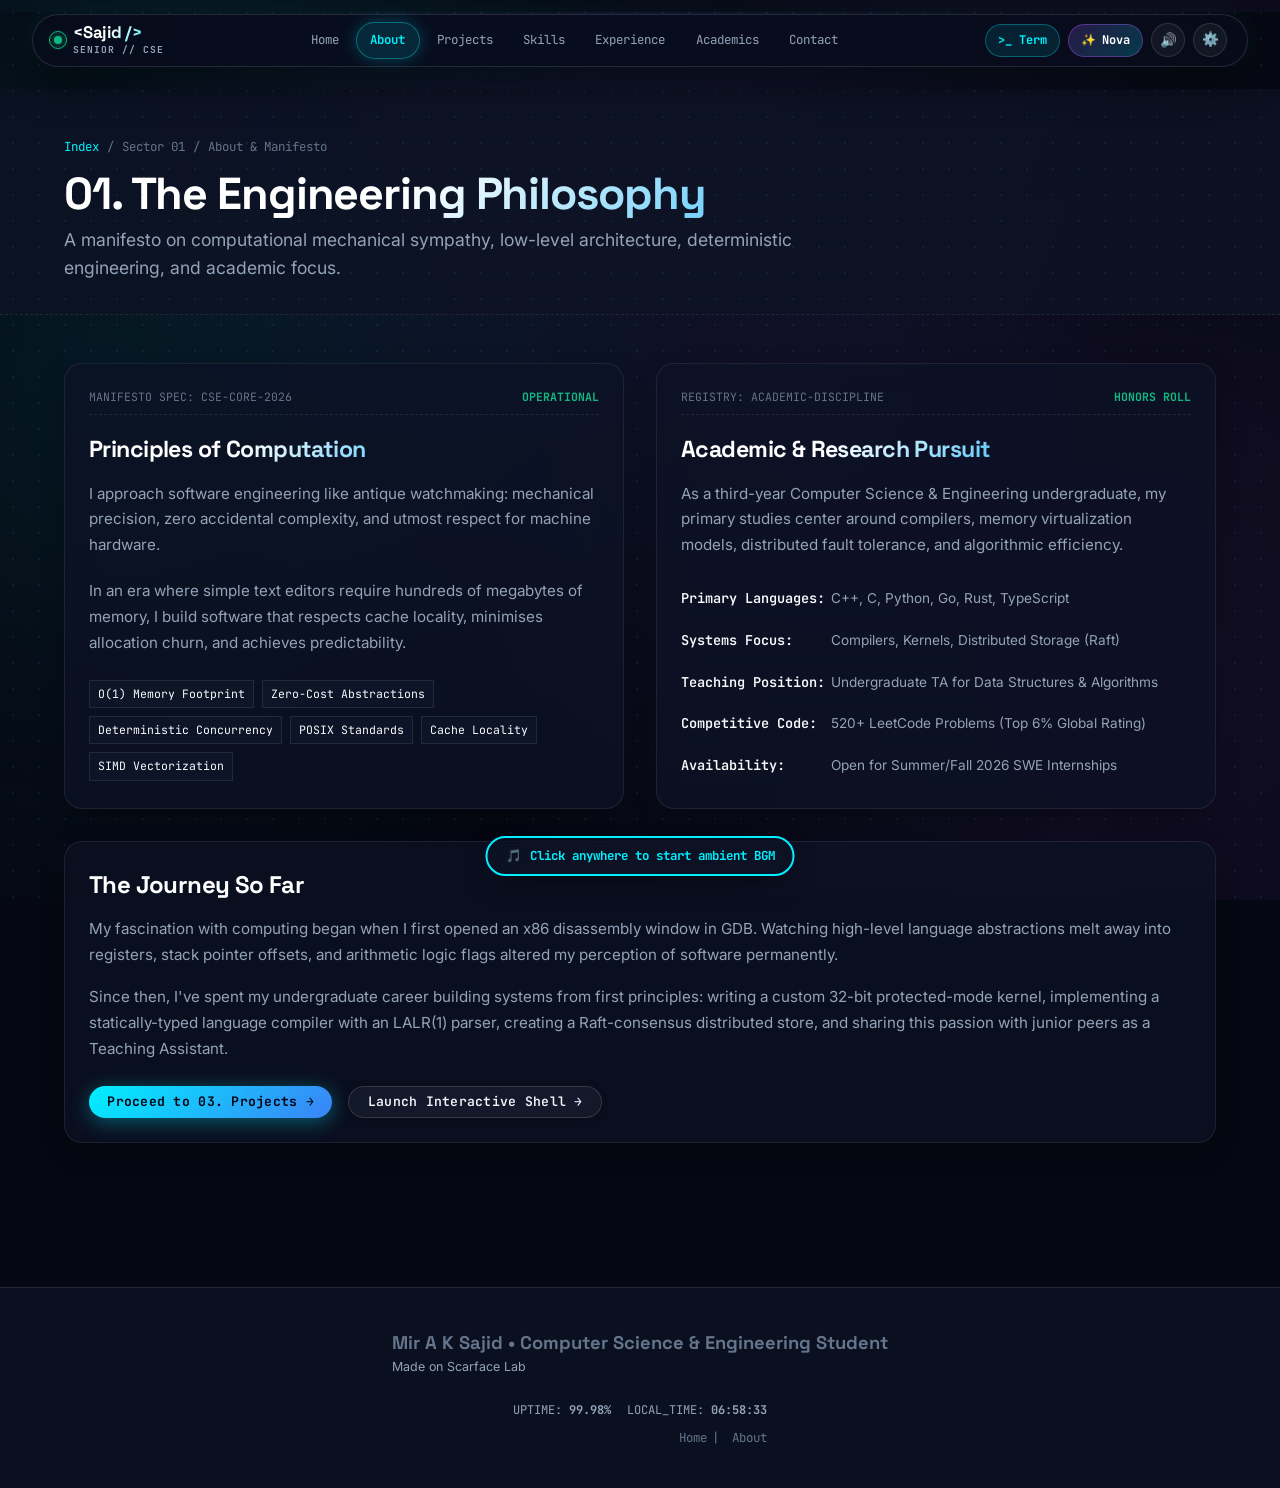
==== commit 00f2b535: "feat: complete website architecture revamp - senior developer navbar, mobile dock & sheet drawer, co" ====
--- a/about.html
+++ b/about.html
@@ -2,7 +2,7 @@
 <html lang="en" data-theme="modern-dark">
 <head>
   <meta charset="UTF-8">
-  <meta name="viewport" content="width=device-width, initial-scale=1.0">
+  <meta name="viewport" content="width=device-width, initial-scale=1.0, maximum-scale=1.0, user-scalable=no, viewport-fit=cover">
   <title>01. About & Philosophy | Mir A K Sajid CSE Portfolio</title>
   <meta name="description" content="Engineering philosophy, mechanical sympathy, core principles of computation, and academic pursuit of Mir A K Sajid.">
   <link rel="preconnect" href="https://fonts.googleapis.com">
@@ -16,47 +16,142 @@
   
 
   <!-- Header -->
-  <header class="vintage-header" id="header">
-    <div class="header-container">
-      <div class="brand-badge">
-        <a href="index.html" class="brand-link">
-          <span class="brand-bracket">[</span>
-          <span class="brand-text" id="headerBrand">CSE://MIR_SAJID</span>
-          <span class="brand-bracket">]</span>
+    <!-- Senior Developer Floating Command Navbar -->
+  <header class="senior-navbar" id="seniorNavbar">
+    <div class="senior-nav-container">
+      <a href="index.html" class="senior-brand" aria-label="Mir A K Sajid - Home">
+        <div class="brand-beacon-wrapper">
+          <span class="beacon-pulse"></span>
+          <span class="beacon-dot"></span>
+        </div>
+        <div class="brand-titles">
+          <span class="brand-name">&lt;Sajid /&gt;</span>
+          <span class="brand-tag">SENIOR // CSE</span>
+        </div>
+      </a>
+
+      <nav class="senior-nav-links" id="seniorNavLinks" aria-label="Main Navigation">
+        <a href="index.html" class="senior-nav-link" data-page="home">Home</a>
+        <a href="about.html" class="senior-nav-link active" data-page="about">About</a>
+        <a href="projects.html" class="senior-nav-link" data-page="projects">Projects</a>
+        <a href="skills.html" class="senior-nav-link" data-page="skills">Skills</a>
+        <a href="experience.html" class="senior-nav-link" data-page="experience">Experience</a>
+        <a href="academics.html" class="senior-nav-link" data-page="academics">Academics</a>
+        <a href="contact.html" class="senior-nav-link" data-page="contact">Contact</a>
+      </nav>
+
+      <div class="senior-nav-actions">
+        <a href="terminal.html" class="nav-action-pill terminal-pill" title="POSIX Linux Terminal">
+          <span class="action-icon">&gt;_</span>
+          <span class="action-label">Term</span>
         </a>
-        <div class="status-pill" id="systemStatusPill">
-          <span class="status-indicator"></span>
-          <span class="status-label" id="headerStatus">KERNEL READY • OPEN TO WORK</span>
-        </div>
-      </div>
-
-      <nav class="nav-links" id="mainNav">
-        <a href="index.html" class="nav-item"><span>00.</span> Home</a>
-        <a href="about.html" class="nav-item active"><span>01.</span> About</a>
-        <a href="terminal.html" class="nav-item"><span>02.</span> Terminal</a>
-        <a href="projects.html" class="nav-item"><span>03.</span> Projects</a>
-        <a href="skills.html" class="nav-item"><span>04.</span> Skills</a>
-        <a href="academics.html" class="nav-item"><span>05.</span> Academics</a>
-        <a href="experience.html" class="nav-item"><span>06.</span> Experience</a>
-        <a href="contact.html" class="nav-item"><span>07.</span> Dispatch</a>
-        <a href="hsc.html" class="nav-item"><span>08.</span> HSC Academic</a>
-          <a href="companion.html" class="nav-item"><span>09.</span> Companion</a>
-      </nav>
-
-      <div class="header-controls">
-        
-
-        <!-- 3-Dots Quick Action Menu -->
-        <button class="vintage-btn btn-sm btn-icon" id="audioToggleBtn" title="Toggle Mechanical Audio">
+        <a href="companion.html" class="nav-action-pill ai-pill" title="AI Companion (Gemini 3.5)">
+          <span class="action-sparkle">✨</span>
+          <span class="action-label">Nova</span>
+        </a>
+        <button type="button" class="nav-icon-circle" id="audioToggleBtn" title="Toggle Mechanical Audio" aria-label="Toggle Audio">
           <span id="audioIcon">🔊</span>
         </button>
-      </div>
-
-      <button class="mobile-toggle" id="mobileMenuToggle" aria-label="Toggle navigation">
-        <span></span><span></span><span></span>
-      </button>
+        <a href="admin.html" class="nav-icon-circle admin-shortcut" title="Station Master Console" aria-label="Admin Console">
+          <span>⚙️</span>
+        </a>
+        <button type="button" class="mobile-menu-trigger" id="mobileMenuTrigger" aria-label="Toggle Mobile Menu" aria-expanded="false">
+          <span class="hamburger-bar top"></span>
+          <span class="hamburger-bar middle"></span>
+          <span class="hamburger-bar bottom"></span>
+        </button>
+      </div>
     </div>
   </header>
+
+  <!-- Mobile Slide-Over Drawer Sheet -->
+  <div class="mobile-drawer-sheet" id="mobileDrawerSheet" aria-hidden="true">
+    <div class="mobile-drawer-backdrop" id="mobileDrawerBackdrop"></div>
+    <div class="mobile-drawer-content">
+      <div class="mobile-drawer-header">
+        <div class="mobile-drawer-brand">
+          <span class="brand-code">&lt;Sajid /&gt;</span>
+          <span class="drawer-status-chip">
+            <span class="status-live-dot"></span> KERNEL ONLINE
+          </span>
+        </div>
+        <button type="button" class="mobile-drawer-close" id="mobileDrawerClose" aria-label="Close Navigation">✕</button>
+      </div>
+
+      <div class="mobile-drawer-body">
+        <div class="drawer-nav-group">
+          <div class="drawer-group-label">PORTFOLIO SECTORS</div>
+          <div class="drawer-links-grid">
+            <a href="index.html" class="drawer-link-item"><span class="link-num">00</span><span class="link-text">Home // Overview</span></a>
+            <a href="about.html" class="drawer-link-item"><span class="link-num">01</span><span class="link-text">About // Senior CSE</span></a>
+            <a href="projects.html" class="drawer-link-item"><span class="link-num">02</span><span class="link-text">Projects // Systems & Apps</span></a>
+            <a href="skills.html" class="drawer-link-item"><span class="link-num">03</span><span class="link-text">Skills // Technical Arsenal</span></a>
+            <a href="experience.html" class="drawer-link-item"><span class="link-num">04</span><span class="link-text">Experience // Timeline</span></a>
+            <a href="academics.html" class="drawer-link-item"><span class="link-num">05</span><span class="link-text">Academics // CSE Syllabus</span></a>
+            <a href="contact.html" class="drawer-link-item"><span class="link-num">06</span><span class="link-text">Dispatch // Contact</span></a>
+          </div>
+        </div>
+
+        <div class="drawer-nav-group">
+          <div class="drawer-group-label">CYBER ENGINES</div>
+          <div class="drawer-featured-grid">
+            <a href="terminal.html" class="drawer-feature-card term-feature">
+              <div class="feature-icon">&gt;_</div>
+              <div class="feature-meta">
+                <span class="feature-title">Linux POSIX Shell</span>
+                <span class="feature-sub">In-Browser VM & REPLs</span>
+              </div>
+            </a>
+            <a href="companion.html" class="drawer-feature-card ai-feature">
+              <div class="feature-icon">🤖</div>
+              <div class="feature-meta">
+                <span class="feature-title">Nova AI Companion</span>
+                <span class="feature-sub">Gemini 3.5 Flash Powered</span>
+              </div>
+            </a>
+          </div>
+        </div>
+
+        <div class="drawer-nav-group">
+          <div class="drawer-group-label">ARCHIVES & CONTROL</div>
+          <div class="drawer-links-grid">
+            <a href="hsc.html" class="drawer-link-item"><span class="link-num">📚</span><span class="link-text">HSC Academic Library (620+ Books)</span></a>
+            <a href="admin.html" class="drawer-link-item"><span class="link-num">⚙️</span><span class="link-text">Station Master Console (Admin)</span></a>
+          </div>
+        </div>
+
+        <div class="drawer-telemetry-box">
+          <div class="telem-row"><span>HOST:</span> <code>scarface-arch-linux</code></div>
+          <div class="telem-row"><span>STACK:</span> <code>C++ • Rust • Python • React</code></div>
+          <div class="telem-row"><span>STATUS:</span> <span style="color:#10b981;">● AVAILABLE FOR HIRE</span></div>
+        </div>
+      </div>
+    </div>
+  </div>
+
+  <!-- Fixed Mobile Bottom App Dock -->
+  <nav class="mobile-bottom-dock" id="mobileBottomDock" aria-label="Mobile Navigation Dock">
+    <a href="index.html" class="dock-item" data-page="home">
+      <span class="dock-icon">🏠</span>
+      <span class="dock-label">Home</span>
+    </a>
+    <a href="projects.html" class="dock-item" data-page="projects">
+      <span class="dock-icon">💼</span>
+      <span class="dock-label">Projects</span>
+    </a>
+    <a href="terminal.html" class="dock-item" data-page="terminal">
+      <span class="dock-icon">&gt;_</span>
+      <span class="dock-label">Terminal</span>
+    </a>
+    <a href="companion.html" class="dock-item" data-page="companion">
+      <span class="dock-icon">🤖</span>
+      <span class="dock-label">Nova</span>
+    </a>
+    <button type="button" class="dock-item dock-menu-btn" id="dockMenuBtn" aria-label="Open Full Menu">
+      <span class="dock-icon">☰</span>
+      <span class="dock-label">Menu</span>
+    </button>
+  </nav>
 
   <!-- Page Banner -->
   <div class="page-banner">
--- a/style.css
+++ b/style.css
@@ -1,3 +1,1153 @@
+/* ==========================================================================
+   ULTRA-MODERN GLASSMORPHISM DESIGN SYSTEM (2026 TECH AESTHETIC)
+   Single Fixed Theme: Modern Dark
+   ========================================================================== */
+
+:root,
+[data-theme],
+[data-theme="modern-dark"],
+[data-theme="vintage-parchment"],
+[data-theme="cyber-futuristic"],
+[data-theme="terminal-phosphor"],
+[data-theme="blueprint-cyan"],
+[data-theme="amber-crt"],
+[data-theme="cyber-deck"],
+[data-theme="solarized-dark"] {
+  /* Core Color Palette: Deep Space, Electric Cyan, Neon Purple, Clean White */
+  --theme-name: "modern-dark";
+  --bg-canvas: #030712;
+  --bg-canvas-translucent: rgba(3, 7, 18, 0.85);
+  --bg-surface: rgba(13, 20, 38, 0.75);
+  --bg-card: rgba(15, 23, 42, 0.65);
+  --bg-card-hover: rgba(20, 32, 60, 0.8);
+  --bg-subtle: rgba(255, 255, 255, 0.04);
+  --bg-glass: rgba(15, 23, 42, 0.7);
+  --bg-terminal: #02040a;
+
+  --ink-primary: #f8fafc;
+  --ink-secondary: #94a3b8;
+  --ink-muted: #64748b;
+  --ink-terminal: #00f0ff;
+
+  --accent-cyan: #00f0ff;
+  --accent-cyan-hover: #38bdf8;
+  --accent-purple: #a855f7;
+  --accent-purple-hover: #c084fc;
+  --accent-emerald: #10b981;
+  --accent-rust: #00f0ff;
+  --accent-rust-hover: #38bdf8;
+  --accent-patina: #10b981;
+  --accent-amber: #f59e0b;
+  --accent-violet: #a855f7;
+  --accent-blueprint: #38bdf8;
+  --accent-pink: #f43f5e;
+
+  --border-color: rgba(255, 255, 255, 0.08);
+  --border-glass: rgba(255, 255, 255, 0.12);
+  --border-glow: rgba(0, 240, 255, 0.35);
+  --border-width: 1px;
+  --border-dashed: 1px dashed rgba(0, 240, 255, 0.35);
+
+  --shadow-glass: 0 10px 30px rgba(0, 0, 0, 0.6);
+  --shadow-glass-lg: 0 20px 50px rgba(0, 0, 0, 0.75), 0 0 25px rgba(0, 240, 255, 0.12);
+  --shadow-tactile: 0 10px 30px rgba(0, 0, 0, 0.6);
+  --shadow-tactile-lg: 0 20px 50px rgba(0, 0, 0, 0.75), 0 0 25px rgba(0, 240, 255, 0.12);
+  --shadow-tactile-sm: 0 4px 14px rgba(0, 0, 0, 0.4);
+
+  --font-display: 'Space Grotesk', -apple-system, sans-serif;
+  --font-body: 'Inter', -apple-system, BlinkMacSystemFont, 'Hind Siliguri', sans-serif;
+  --font-mono: 'JetBrains Mono', 'Fira Code', monospace;
+  --font-serif: 'Space Grotesk', sans-serif;
+
+  --radius-sm: 8px;
+  --radius-md: 14px;
+  --radius-lg: 20px;
+  --radius-full: 9999px;
+  --radius-badge: 9999px;
+
+  --theme-glow: 0 0 25px rgba(0, 240, 255, 0.35);
+  --theme-glow-accent: 0 0 25px rgba(168, 85, 247, 0.35);
+  --bg-pattern: radial-gradient(rgba(56, 189, 248, 0.08) 1px, transparent 1px);
+  --bg-pattern-size: 28px 28px;
+}
+
+/* Base Body: Deep Space with Subtle Cyan/Purple Nebula Gradient */
+html {
+  scroll-behavior: smooth;
+  font-size: 16px;
+  background-color: #030712;
+}
+
+body,
+.vintage-body,
+.modern-body {
+  background-color: #030712 !important;
+  background-image: 
+    radial-gradient(ellipse 80% 50% at 50% -20%, rgba(120, 119, 198, 0.15), transparent),
+    radial-gradient(circle at 10% 20%, rgba(0, 240, 255, 0.04), transparent 40%),
+    radial-gradient(circle at 90% 80%, rgba(168, 85, 247, 0.04), transparent 40%) !important;
+  color: #f8fafc !important;
+  font-family: var(--font-body) !important;
+  min-height: 100vh !important;
+  margin: 0 !important;
+  overflow-x: hidden !important;
+  -webkit-font-smoothing: antialiased !important;
+}
+
+body.vintage-body::before,
+body.modern-body::before {
+  content: '';
+  position: fixed;
+  inset: 0;
+  pointer-events: none;
+  background-image: var(--bg-pattern);
+  background-size: var(--bg-pattern-size);
+  z-index: 0;
+  opacity: 0.6;
+}
+
+/* Floating Glassmorphic Pill Header */
+.vintage-header,
+.modern-header {
+  position: sticky !important;
+  top: 14px !important;
+  z-index: 1000 !important;
+  margin: 0.75rem auto 1.5rem !important;
+  max-width: 1220px !important;
+  width: 95% !important;
+  background: rgba(8, 12, 28, 0.78) !important;
+  backdrop-filter: blur(20px) !important;
+  -webkit-backdrop-filter: blur(20px) !important;
+  border: 1px solid rgba(255, 255, 255, 0.1) !important;
+  border-radius: 9999px !important;
+  box-shadow: 0 10px 35px rgba(0, 0, 0, 0.6), 0 0 25px rgba(0, 240, 255, 0.08) !important;
+  padding: 0.4rem 1.25rem !important;
+  transition: all 0.3s ease !important;
+}
+
+.vintage-header:hover,
+.modern-header:hover {
+  border-color: rgba(0, 240, 255, 0.25) !important;
+  box-shadow: 0 12px 40px rgba(0, 0, 0, 0.7), 0 0 30px rgba(0, 240, 255, 0.12) !important;
+}
+
+.header-container {
+  display: flex !important;
+  justify-content: space-between !important;
+  align-items: center !important;
+}
+
+.brand-link {
+  font-family: 'Space Grotesk', sans-serif !important;
+  font-weight: 700 !important;
+  color: #f8fafc !important;
+  letter-spacing: 0.04em !important;
+  text-decoration: none !important;
+  display: flex !important;
+  align-items: center !important;
+  gap: 2px !important;
+}
+
+.brand-bracket {
+  color: #00f0ff !important;
+  font-family: var(--font-mono) !important;
+}
+
+.brand-text {
+  background: linear-gradient(135deg, #ffffff 40%, #00f0ff 100%) !important;
+  -webkit-background-clip: text !important;
+  -webkit-text-fill-color: transparent !important;
+}
+
+.status-pill {
+  display: inline-flex !important;
+  align-items: center !important;
+  gap: 0.4rem !important;
+  padding: 0.2rem 0.65rem !important;
+  border-radius: 9999px !important;
+  background: rgba(16, 185, 129, 0.1) !important;
+  border: 1px solid rgba(16, 185, 129, 0.25) !important;
+  font-family: var(--font-mono) !important;
+  font-size: 0.68rem !important;
+  color: #10b981 !important;
+}
+
+.nav-links {
+  display: flex !important;
+  align-items: center !important;
+  gap: 0.25rem !important;
+}
+
+.nav-item {
+  font-family: var(--font-mono) !important;
+  font-size: 0.76rem !important;
+  color: #94a3b8 !important;
+  text-decoration: none !important;
+  padding: 0.4rem 0.75rem !important;
+  border-radius: 9999px !important;
+  transition: all 0.2s ease !important;
+  display: inline-flex !important;
+  align-items: center !important;
+  gap: 0.35rem !important;
+}
+
+.nav-item span {
+  color: #00f0ff !important;
+  opacity: 0.7 !important;
+}
+
+.nav-item:hover {
+  color: #f8fafc !important;
+  background: rgba(255, 255, 255, 0.08) !important;
+  transform: translateY(-1px) !important;
+}
+
+.nav-item.active {
+  color: #ffffff !important;
+  background: rgba(0, 240, 255, 0.12) !important;
+  border: 1px solid rgba(0, 240, 255, 0.3) !important;
+  box-shadow: 0 0 15px rgba(0, 240, 255, 0.2) !important;
+}
+
+/* ==========================================================================
+   SENIOR DEVELOPER FLOATING COMMAND NAVBAR & MOBILE DOCK ARCHITECTURE
+   ========================================================================== */
+
+/* Universal Header Container */
+.senior-navbar {
+  position: sticky !important;
+  top: 14px !important;
+  z-index: 1000 !important;
+  margin: 0.75rem auto 1.5rem !important;
+  max-width: 1240px !important;
+  width: 95% !important;
+  background: rgba(8, 12, 28, 0.85) !important;
+  backdrop-filter: blur(24px) !important;
+  -webkit-backdrop-filter: blur(24px) !important;
+  border: 1px solid rgba(255, 255, 255, 0.12) !important;
+  border-radius: 9999px !important;
+  box-shadow: 0 12px 40px rgba(0, 0, 0, 0.65), 0 0 25px rgba(0, 240, 255, 0.08) !important;
+  padding: 0.45rem 1.25rem !important;
+  transition: all 0.3s cubic-bezier(0.16, 1, 0.3, 1) !important;
+}
+
+.senior-navbar:hover {
+  border-color: rgba(0, 240, 255, 0.3) !important;
+  box-shadow: 0 16px 45px rgba(0, 0, 0, 0.75), 0 0 35px rgba(0, 240, 255, 0.15) !important;
+}
+
+.senior-nav-container {
+  display: flex !important;
+  justify-content: space-between !important;
+  align-items: center !important;
+  gap: 1rem !important;
+}
+
+/* Brand Identity */
+.senior-brand {
+  display: inline-flex !important;
+  align-items: center !important;
+  gap: 0.65rem !important;
+  text-decoration: none !important;
+  flex-shrink: 0 !important;
+}
+
+.brand-beacon-wrapper {
+  position: relative !important;
+  width: 10px !important;
+  height: 10px !important;
+  display: flex !important;
+  align-items: center !important;
+  justify-content: center !important;
+}
+
+.beacon-dot {
+  width: 8px !important;
+  height: 8px !important;
+  background: #10b981 !important;
+  border-radius: 50% !important;
+  box-shadow: 0 0 10px #10b981 !important;
+}
+
+.beacon-pulse {
+  position: absolute !important;
+  inset: -4px !important;
+  border-radius: 50% !important;
+  border: 1.5px solid #10b981 !important;
+  animation: beaconPulse 2s cubic-bezier(0.24, 0, 0.38, 1) infinite !important;
+}
+
+@keyframes beaconPulse {
+  0% { transform: scale(0.6); opacity: 1; }
+  100% { transform: scale(2.2); opacity: 0; }
+}
+
+.brand-titles {
+  display: flex !important;
+  flex-direction: column !important;
+}
+
+.brand-name {
+  font-family: var(--font-display, 'Space Grotesk', sans-serif) !important;
+  font-size: 1.05rem !important;
+  font-weight: 800 !important;
+  letter-spacing: -0.02em !important;
+  background: linear-gradient(135deg, #ffffff 40%, #00f0ff 100%) !important;
+  -webkit-background-clip: text !important;
+  -webkit-text-fill-color: transparent !important;
+  line-height: 1.1 !important;
+}
+
+.brand-tag {
+  font-family: var(--font-mono, monospace) !important;
+  font-size: 0.6rem !important;
+  font-weight: 700 !important;
+  letter-spacing: 0.1em !important;
+  color: #94a3b8 !important;
+}
+
+/* Desktop Links */
+.senior-nav-links {
+  display: flex !important;
+  align-items: center !important;
+  gap: 0.2rem !important;
+}
+
+.senior-nav-link {
+  font-family: var(--font-mono, monospace) !important;
+  font-size: 0.78rem !important;
+  color: #94a3b8 !important;
+  text-decoration: none !important;
+  padding: 0.45rem 0.85rem !important;
+  border-radius: 9999px !important;
+  transition: all 0.2s ease !important;
+  position: relative !important;
+}
+
+.senior-nav-link:hover {
+  color: #ffffff !important;
+  background: rgba(255, 255, 255, 0.08) !important;
+}
+
+.senior-nav-link.active {
+  color: #00f0ff !important;
+  background: rgba(0, 240, 255, 0.12) !important;
+  border: 1px solid rgba(0, 240, 255, 0.35) !important;
+  box-shadow: 0 0 16px rgba(0, 240, 255, 0.25) !important;
+  font-weight: 600 !important;
+}
+
+/* Senior Nav Actions Hub */
+.senior-nav-actions {
+  display: flex !important;
+  align-items: center !important;
+  gap: 0.5rem !important;
+  flex-shrink: 0 !important;
+}
+
+.nav-action-pill {
+  display: inline-flex !important;
+  align-items: center !important;
+  gap: 0.4rem !important;
+  padding: 0.35rem 0.75rem !important;
+  border-radius: 9999px !important;
+  font-family: var(--font-mono, monospace) !important;
+  font-size: 0.75rem !important;
+  font-weight: 700 !important;
+  text-decoration: none !important;
+  transition: all 0.2s ease !important;
+}
+
+.terminal-pill {
+  background: rgba(0, 240, 255, 0.1) !important;
+  color: #00f0ff !important;
+  border: 1px solid rgba(0, 240, 255, 0.3) !important;
+}
+
+.terminal-pill:hover {
+  background: rgba(0, 240, 255, 0.22) !important;
+  box-shadow: 0 0 16px rgba(0, 240, 255, 0.4) !important;
+  transform: translateY(-1px) !important;
+}
+
+.ai-pill {
+  background: linear-gradient(135deg, rgba(168, 85, 247, 0.2), rgba(0, 240, 255, 0.2)) !important;
+  color: #ffffff !important;
+  border: 1px solid rgba(168, 85, 247, 0.4) !important;
+}
+
+.ai-pill:hover {
+  background: linear-gradient(135deg, rgba(168, 85, 247, 0.35), rgba(0, 240, 255, 0.35)) !important;
+  box-shadow: 0 0 20px rgba(168, 85, 247, 0.45) !important;
+  transform: translateY(-1px) !important;
+}
+
+.nav-icon-circle {
+  width: 34px !important;
+  height: 34px !important;
+  border-radius: 50% !important;
+  background: rgba(255, 255, 255, 0.05) !important;
+  border: 1px solid rgba(255, 255, 255, 0.12) !important;
+  color: #f8fafc !important;
+  display: inline-flex !important;
+  align-items: center !important;
+  justify-content: center !important;
+  font-size: 0.85rem !important;
+  cursor: pointer !important;
+  text-decoration: none !important;
+  transition: all 0.2s ease !important;
+}
+
+.nav-icon-circle:hover {
+  background: rgba(255, 255, 255, 0.14) !important;
+  border-color: rgba(0, 240, 255, 0.4) !important;
+  transform: translateY(-1px) !important;
+}
+
+/* Mobile Menu Trigger Button */
+.mobile-menu-trigger {
+  display: none !important;
+  flex-direction: column !important;
+  justify-content: center !important;
+  gap: 5px !important;
+  width: 38px !important;
+  height: 38px !important;
+  padding: 8px !important;
+  background: rgba(255, 255, 255, 0.06) !important;
+  border: 1px solid rgba(255, 255, 255, 0.14) !important;
+  border-radius: 10px !important;
+  cursor: pointer !important;
+  z-index: 10002 !important;
+}
+
+.hamburger-bar {
+  width: 100% !important;
+  height: 2px !important;
+  background-color: #00f0ff !important;
+  border-radius: 2px !important;
+  transition: transform 0.25s ease, opacity 0.25s ease !important;
+}
+
+.mobile-menu-trigger.active .hamburger-bar.top {
+  transform: translateY(7px) rotate(45deg) !important;
+}
+.mobile-menu-trigger.active .hamburger-bar.middle {
+  opacity: 0 !important;
+}
+.mobile-menu-trigger.active .hamburger-bar.bottom {
+  transform: translateY(-7px) rotate(-45deg) !important;
+}
+
+/* FIXED MOBILE BOTTOM APP DOCK */
+.mobile-bottom-dock {
+  display: none !important;
+  position: fixed !important;
+  bottom: 0 !important;
+  left: 0 !important;
+  right: 0 !important;
+  z-index: 9999 !important;
+  background: rgba(8, 12, 28, 0.94) !important;
+  backdrop-filter: blur(24px) !important;
+  -webkit-backdrop-filter: blur(24px) !important;
+  border-top: 1px solid rgba(255, 255, 255, 0.12) !important;
+  box-shadow: 0 -10px 30px rgba(0, 0, 0, 0.7), 0 0 20px rgba(0, 240, 255, 0.08) !important;
+  padding: 0.45rem 0.5rem calc(0.45rem + env(safe-area-inset-bottom, 0px)) !important;
+  justify-content: space-around !important;
+  align-items: center !important;
+}
+
+.dock-item {
+  display: flex !important;
+  flex-direction: column !important;
+  align-items: center !important;
+  justify-content: center !important;
+  gap: 3px !important;
+  padding: 0.35rem 0.65rem !important;
+  min-width: 58px !important;
+  min-height: 44px !important;
+  border-radius: 12px !important;
+  text-decoration: none !important;
+  color: #94a3b8 !important;
+  transition: all 0.2s ease !important;
+  background: transparent !important;
+  border: none !important;
+  cursor: pointer !important;
+  -webkit-tap-highlight-color: transparent !important;
+}
+
+.dock-icon {
+  font-size: 1.15rem !important;
+  line-height: 1 !important;
+  transition: transform 0.2s ease !important;
+}
+
+.dock-label {
+  font-family: var(--font-mono, monospace) !important;
+  font-size: 0.62rem !important;
+  font-weight: 600 !important;
+  letter-spacing: 0.02em !important;
+  line-height: 1 !important;
+}
+
+.dock-item:active {
+  transform: scale(0.92) !important;
+}
+
+.dock-item.active {
+  color: #00f0ff !important;
+  background: rgba(0, 240, 255, 0.12) !important;
+  border: 1px solid rgba(0, 240, 255, 0.25) !important;
+}
+
+.dock-item.active .dock-icon {
+  transform: translateY(-2px) !important;
+  filter: drop-shadow(0 0 8px rgba(0, 240, 255, 0.8)) !important;
+}
+
+/* FULL-SCREEN MOBILE SLIDE-OVER DRAWER SHEET */
+.mobile-drawer-sheet {
+  position: fixed !important;
+  inset: 0 !important;
+  z-index: 10001 !important;
+  pointer-events: none !important;
+  opacity: 0 !important;
+  visibility: hidden !important;
+  transition: opacity 0.3s ease, visibility 0.3s ease !important;
+}
+
+.mobile-drawer-sheet.open {
+  pointer-events: auto !important;
+  opacity: 1 !important;
+  visibility: visible !important;
+}
+
+.mobile-drawer-backdrop {
+  position: absolute !important;
+  inset: 0 !important;
+  background: rgba(3, 7, 18, 0.8) !important;
+  backdrop-filter: blur(12px) !important;
+  -webkit-backdrop-filter: blur(12px) !important;
+}
+
+.mobile-drawer-content {
+  position: absolute !important;
+  bottom: 0 !important;
+  left: 0 !important;
+  right: 0 !important;
+  max-height: 85vh !important;
+  background: rgba(10, 15, 32, 0.96) !important;
+  backdrop-filter: blur(28px) !important;
+  -webkit-backdrop-filter: blur(28px) !important;
+  border-top: 1px solid rgba(0, 240, 255, 0.3) !important;
+  border-radius: 24px 24px 0 0 !important;
+  box-shadow: 0 -20px 60px rgba(0, 0, 0, 0.9), 0 0 30px rgba(0, 240, 255, 0.15) !important;
+  display: flex !important;
+  flex-direction: column !important;
+  transform: translateY(100%) !important;
+  transition: transform 0.35s cubic-bezier(0.16, 1, 0.3, 1) !important;
+  overflow: hidden !important;
+}
+
+.mobile-drawer-sheet.open .mobile-drawer-content {
+  transform: translateY(0) !important;
+}
+
+.mobile-drawer-header {
+  display: flex !important;
+  justify-content: space-between !important;
+  align-items: center !important;
+  padding: 1.15rem 1.25rem 0.85rem !important;
+  border-bottom: 1px solid rgba(255, 255, 255, 0.08) !important;
+}
+
+.mobile-drawer-brand {
+  display: flex !important;
+  align-items: center !important;
+  gap: 0.75rem !important;
+}
+
+.mobile-drawer-brand .brand-code {
+  font-family: var(--font-display, sans-serif) !important;
+  font-size: 1.1rem !important;
+  font-weight: 800 !important;
+  color: #00f0ff !important;
+}
+
+.drawer-status-chip {
+  display: inline-flex !important;
+  align-items: center !important;
+  gap: 0.35rem !important;
+  padding: 0.2rem 0.55rem !important;
+  border-radius: 9999px !important;
+  background: rgba(16, 185, 129, 0.12) !important;
+  border: 1px solid rgba(16, 185, 129, 0.3) !important;
+  color: #10b981 !important;
+  font-family: var(--font-mono, monospace) !important;
+  font-size: 0.65rem !important;
+  font-weight: 700 !important;
+}
+
+.status-live-dot {
+  width: 6px !important;
+  height: 6px !important;
+  background: #10b981 !important;
+  border-radius: 50% !important;
+  box-shadow: 0 0 6px #10b981 !important;
+}
+
+.mobile-drawer-close {
+  background: rgba(255, 255, 255, 0.08) !important;
+  border: 1px solid rgba(255, 255, 255, 0.14) !important;
+  color: #94a3b8 !important;
+  width: 32px !important;
+  height: 32px !important;
+  border-radius: 50% !important;
+  display: flex !important;
+  align-items: center !important;
+  justify-content: center !important;
+  font-size: 0.9rem !important;
+  cursor: pointer !important;
+  transition: all 0.2s ease !important;
+}
+
+.mobile-drawer-close:hover {
+  color: #ffffff !important;
+  background: rgba(255, 255, 255, 0.15) !important;
+}
+
+.mobile-drawer-body {
+  padding: 1rem 1.25rem calc(1.5rem + env(safe-area-inset-bottom, 0px)) !important;
+  overflow-y: auto !important;
+  display: flex !important;
+  flex-direction: column !important;
+  gap: 1.25rem !important;
+}
+
+.drawer-nav-group {
+  display: flex !important;
+  flex-direction: column !important;
+  gap: 0.5rem !important;
+}
+
+.drawer-group-label {
+  font-family: var(--font-mono, monospace) !important;
+  font-size: 0.65rem !important;
+  font-weight: 800 !important;
+  letter-spacing: 0.12em !important;
+  color: #00f0ff !important;
+  text-transform: uppercase !important;
+}
+
+.drawer-links-grid {
+  display: grid !important;
+  grid-template-columns: repeat(2, 1fr) !important;
+  gap: 0.5rem !important;
+}
+
+.drawer-link-item {
+  display: flex !important;
+  align-items: center !important;
+  gap: 0.5rem !important;
+  padding: 0.6rem 0.85rem !important;
+  background: rgba(255, 255, 255, 0.04) !important;
+  border: 1px solid rgba(255, 255, 255, 0.08) !important;
+  border-radius: 12px !important;
+  text-decoration: none !important;
+  color: #f8fafc !important;
+  font-family: var(--font-body, sans-serif) !important;
+  font-size: 0.8rem !important;
+  font-weight: 500 !important;
+  transition: all 0.2s ease !important;
+}
+
+.drawer-link-item:hover,
+.drawer-link-item:active {
+  background: rgba(0, 240, 255, 0.12) !important;
+  border-color: rgba(0, 240, 255, 0.35) !important;
+  color: #00f0ff !important;
+}
+
+.drawer-link-item .link-num {
+  font-family: var(--font-mono, monospace) !important;
+  font-size: 0.7rem !important;
+  color: #00f0ff !important;
+  opacity: 0.8 !important;
+}
+
+.drawer-featured-grid {
+  display: grid !important;
+  grid-template-columns: repeat(2, 1fr) !important;
+  gap: 0.65rem !important;
+}
+
+.drawer-feature-card {
+  display: flex !important;
+  align-items: center !important;
+  gap: 0.75rem !important;
+  padding: 0.75rem 0.85rem !important;
+  border-radius: 14px !important;
+  text-decoration: none !important;
+  transition: all 0.25s ease !important;
+}
+
+.term-feature {
+  background: rgba(0, 240, 255, 0.08) !important;
+  border: 1px solid rgba(0, 240, 255, 0.3) !important;
+}
+
+.term-feature .feature-icon {
+  font-family: var(--font-mono, monospace) !important;
+  font-size: 1.1rem !important;
+  color: #00f0ff !important;
+  font-weight: 800 !important;
+}
+
+.ai-feature {
+  background: linear-gradient(135deg, rgba(168, 85, 247, 0.15), rgba(0, 240, 255, 0.15)) !important;
+  border: 1px solid rgba(168, 85, 247, 0.35) !important;
+}
+
+.ai-feature .feature-icon {
+  font-size: 1.25rem !important;
+}
+
+.feature-meta {
+  display: flex !important;
+  flex-direction: column !important;
+}
+
+.feature-title {
+  font-family: var(--font-display, sans-serif) !important;
+  font-size: 0.82rem !important;
+  font-weight: 700 !important;
+  color: #ffffff !important;
+}
+
+.feature-sub {
+  font-family: var(--font-mono, monospace) !important;
+  font-size: 0.64rem !important;
+  color: #94a3b8 !important;
+}
+
+.drawer-telemetry-box {
+  background: rgba(0, 0, 0, 0.4) !important;
+  border: 1px solid rgba(255, 255, 255, 0.08) !important;
+  border-radius: 12px !important;
+  padding: 0.75rem 1rem !important;
+  display: flex !important;
+  flex-direction: column !important;
+  gap: 0.35rem !important;
+  font-family: var(--font-mono, monospace) !important;
+  font-size: 0.68rem !important;
+}
+
+.telem-row {
+  display: flex !important;
+  justify-content: space-between !important;
+  align-items: center !important;
+  color: #94a3b8 !important;
+}
+
+.telem-row code {
+  color: #00f0ff !important;
+}
+
+/* Clean Companion Header & Suggestions (No 3-Dots) */
+.companion-clean-actions {
+  display: flex !important;
+  align-items: center !important;
+  gap: 0.5rem !important;
+}
+
+.companion-action-pill {
+  display: inline-flex !important;
+  align-items: center !important;
+  gap: 0.35rem !important;
+  padding: 0.35rem 0.75rem !important;
+  border-radius: 9999px !important;
+  background: rgba(255, 255, 255, 0.06) !important;
+  border: 1px solid rgba(255, 255, 255, 0.12) !important;
+  color: #f8fafc !important;
+  font-family: var(--font-mono, monospace) !important;
+  font-size: 0.72rem !important;
+  font-weight: 600 !important;
+  cursor: pointer !important;
+  text-decoration: none !important;
+  transition: all 0.2s ease !important;
+}
+
+.companion-action-pill:hover {
+  background: rgba(255, 255, 255, 0.14) !important;
+  border-color: rgba(0, 240, 255, 0.4) !important;
+  color: #00f0ff !important;
+}
+
+.companion-model-badge {
+  display: inline-flex !important;
+  align-items: center !important;
+  gap: 0.35rem !important;
+  padding: 0.25rem 0.65rem !important;
+  border-radius: 9999px !important;
+  background: rgba(0, 240, 255, 0.1) !important;
+  border: 1px solid rgba(0, 240, 255, 0.3) !important;
+  color: #00f0ff !important;
+  font-family: var(--font-mono, monospace) !important;
+  font-size: 0.68rem !important;
+  font-weight: 700 !important;
+}
+
+/* Prompt Suggestions Chips */
+.companion-suggestions-bar {
+  display: flex !important;
+  align-items: center !important;
+  gap: 0.5rem !important;
+  overflow-x: auto !important;
+  padding: 0.5rem 1rem !important;
+  scrollbar-width: none !important;
+}
+
+.companion-suggestions-bar::-webkit-scrollbar {
+  display: none !important;
+}
+
+.companion-suggestion-chip {
+  flex-shrink: 0 !important;
+  padding: 0.35rem 0.85rem !important;
+  border-radius: 9999px !important;
+  background: rgba(15, 23, 42, 0.85) !important;
+  border: 1px solid rgba(255, 255, 255, 0.12) !important;
+  color: #cbd5e1 !important;
+  font-family: var(--font-mono, monospace) !important;
+  font-size: 0.72rem !important;
+  cursor: pointer !important;
+  transition: all 0.2s ease !important;
+  white-space: nowrap !important;
+}
+
+.companion-suggestion-chip:hover {
+  background: rgba(0, 240, 255, 0.12) !important;
+  border-color: rgba(0, 240, 255, 0.35) !important;
+  color: #00f0ff !important;
+  transform: translateY(-1px) !important;
+}
+
+/* RESPONSIVE MEDIA QUERIES FOR MOBILE BROWSER PERFECTION */
+@media (max-width: 768px) {
+  .senior-navbar {
+    top: 0 !important;
+    margin: 0 !important;
+    width: 100% !important;
+    max-width: 100% !important;
+    border-radius: 0 0 16px 16px !important;
+    padding: 0.65rem 1rem !important;
+    border-top: none !important;
+  }
+
+  .senior-nav-links {
+    display: none !important;
+  }
+
+  .mobile-menu-trigger {
+    display: flex !important;
+  }
+
+  .terminal-pill,
+  .ai-pill {
+    display: none !important;
+  }
+
+  .mobile-bottom-dock {
+    display: flex !important;
+  }
+
+  /* Safe Area Padding for Mobile Body */
+  body,
+  .modern-body,
+  .vintage-body {
+    padding-bottom: calc(5.2rem + env(safe-area-inset-bottom, 0px)) !important;
+  }
+
+  .drawer-links-grid {
+    grid-template-columns: 1fr !important;
+  }
+
+  .drawer-featured-grid {
+    grid-template-columns: 1fr !important;
+  }
+
+  /* Universal Mobile Layout Adjustments */
+  .grid,
+  .projects-grid,
+  .skills-grid,
+  .academic-grid,
+  .experience-grid,
+  .form-grid-2 {
+    grid-template-columns: 1fr !important;
+  }
+
+  /* Prevent iOS auto-zoom on inputs & enforce touch usability */
+  input, select, textarea {
+    font-size: 16px !important;
+  }
+
+  /* Mobile optimization for floating badges & hero visual */
+  .hero-visual {
+    display: flex !important;
+    flex-direction: column !important;
+    align-items: center !important;
+    max-width: 100% !important;
+    margin: 1.5rem auto 0 !important;
+  }
+
+  .hero-visual .floating-prop {
+    position: relative !important;
+    top: auto !important;
+    bottom: auto !important;
+    left: auto !important;
+    right: auto !important;
+    display: inline-flex !important;
+    margin: 4px 6px !important;
+    animation: none !important;
+    transform: none !important;
+  }
+}
+
+/* Glassmorphism Cards: Clean, Translucent, Glowing Borders */
+.vintage-card,
+.parchment-paper,
+.modern-card,
+.card,
+.project-card,
+.skill-card,
+.academic-card,
+.experience-card,
+.hsc-subject-card,
+.hsc-resource-card {
+  background: rgba(13, 20, 38, 0.65) !important;
+  backdrop-filter: blur(16px) !important;
+  -webkit-backdrop-filter: blur(16px) !important;
+  border: 1px solid rgba(255, 255, 255, 0.08) !important;
+  border-radius: 20px !important;
+  box-shadow: 0 10px 30px rgba(0, 0, 0, 0.5) !important;
+  color: #f8fafc !important;
+  transition: transform 0.25s cubic-bezier(0.16, 1, 0.3, 1), border-color 0.25s ease, box-shadow 0.25s ease !important;
+}
+
+.vintage-card:hover,
+.parchment-paper:hover,
+.modern-card:hover,
+.card:hover,
+.project-card:hover,
+.skill-card:hover,
+.academic-card:hover,
+.experience-card:hover,
+.hsc-subject-card:hover,
+.hsc-resource-card:hover {
+  transform: translateY(-4px) !important;
+  border-color: rgba(0, 240, 255, 0.35) !important;
+  box-shadow: 0 20px 45px rgba(0, 0, 0, 0.7), 0 0 25px rgba(0, 240, 255, 0.15) !important;
+}
+
+/* Buttons: Modern Pills with Gradient & Glow */
+.vintage-btn,
+.modern-btn,
+.btn {
+  display: inline-flex !important;
+  align-items: center !important;
+  justify-content: center !important;
+  gap: 0.5rem !important;
+  font-family: var(--font-mono) !important;
+  font-size: 0.85rem !important;
+  font-weight: 600 !important;
+  padding: 0.65rem 1.25rem !important;
+  border-radius: 9999px !important;
+  text-decoration: none !important;
+  cursor: pointer !important;
+  transition: all 0.2s cubic-bezier(0.16, 1, 0.3, 1) !important;
+  border: 1px solid transparent !important;
+  line-height: 1.2 !important;
+}
+
+.vintage-btn.btn-primary,
+.modern-btn.btn-primary {
+  background: linear-gradient(135deg, #00f0ff, #a855f7) !important;
+  color: #030712 !important;
+  border: none !important;
+  box-shadow: 0 4px 18px rgba(0, 240, 255, 0.3) !important;
+}
+
+.vintage-btn.btn-primary:hover,
+.modern-btn.btn-primary:hover {
+  transform: translateY(-2px) !important;
+  box-shadow: 0 6px 25px rgba(0, 240, 255, 0.5) !important;
+  filter: brightness(1.1) !important;
+}
+
+.vintage-btn.btn-secondary,
+.modern-btn.btn-secondary {
+  background: rgba(255, 255, 255, 0.08) !important;
+  color: #f8fafc !important;
+  border: 1px solid rgba(255, 255, 255, 0.15) !important;
+}
+
+.vintage-btn.btn-secondary:hover,
+.modern-btn.btn-secondary:hover {
+  background: rgba(255, 255, 255, 0.14) !important;
+  border-color: #00f0ff !important;
+  color: #00f0ff !important;
+  transform: translateY(-2px) !important;
+}
+
+.vintage-btn.btn-outline,
+.modern-btn.btn-outline {
+  background: transparent !important;
+  color: #94a3b8 !important;
+  border: 1px solid rgba(255, 255, 255, 0.12) !important;
+}
+
+.vintage-btn.btn-outline:hover,
+.modern-btn.btn-outline:hover {
+  color: #f8fafc !important;
+  border-color: rgba(255, 255, 255, 0.35) !important;
+  transform: translateY(-2px) !important;
+}
+
+.vintage-btn.btn-sm,
+.modern-btn.btn-sm {
+  padding: 0.35rem 0.85rem !important;
+  font-size: 0.75rem !important;
+}
+
+.btn-icon {
+  width: 36px !important;
+  height: 36px !important;
+  padding: 0 !important;
+  border-radius: 50% !important;
+}
+
+/* Badges & Tags */
+.vintage-tag,
+.modern-tag,
+.vintage-stamp-badge,
+.scarface-badge {
+  border-radius: 9999px !important;
+  background: rgba(0, 240, 255, 0.08) !important;
+  border: 1px solid rgba(0, 240, 255, 0.25) !important;
+  color: #38bdf8 !important;
+  font-family: var(--font-mono) !important;
+  font-size: 0.72rem !important;
+  padding: 0.2rem 0.65rem !important;
+  letter-spacing: 0.02em !important;
+  display: inline-flex !important;
+  align-items: center !important;
+  gap: 0.35rem !important;
+}
+
+/* Modern Typography */
+h1, h2, h3, h4, .page-title, .section-title, .hero-name {
+  font-family: 'Space Grotesk', -apple-system, sans-serif !important;
+  color: #f8fafc !important;
+  letter-spacing: -0.02em !important;
+}
+
+.hero-name {
+  background: linear-gradient(135deg, #ffffff 30%, #00f0ff 75%, #a855f7 100%) !important;
+  -webkit-background-clip: text !important;
+  -webkit-text-fill-color: transparent !important;
+}
+
+.section-title {
+  font-size: 2rem !important;
+  font-weight: 700 !important;
+  background: linear-gradient(135deg, #ffffff 40%, #00f0ff 100%) !important;
+  -webkit-background-clip: text !important;
+  -webkit-text-fill-color: transparent !important;
+}
+
+.section-subtitle {
+  color: #94a3b8 !important;
+  font-size: 0.95rem !important;
+}
+
+/* Modern Inputs */
+.vintage-input,
+.modern-input,
+input[type="text"],
+input[type="password"],
+input[type="email"],
+input[type="url"],
+textarea,
+select {
+  background: rgba(5, 8, 20, 0.85) !important;
+  border: 1px solid rgba(255, 255, 255, 0.12) !important;
+  color: #f8fafc !important;
+  border-radius: 12px !important;
+  padding: 0.65rem 1rem !important;
+  font-family: var(--font-body) !important;
+  font-size: 0.88rem !important;
+  transition: all 0.2s ease !important;
+  outline: none !important;
+}
+
+.vintage-input:focus,
+.modern-input:focus,
+input[type="text"]:focus,
+input[type="password"]:focus,
+input[type="email"]:focus,
+input[type="url"]:focus,
+textarea:focus,
+select:focus {
+  border-color: #00f0ff !important;
+  box-shadow: 0 0 18px rgba(0, 240, 255, 0.3) !important;
+}
+
+/* Modals & Dialogs */
+.vintage-modal-overlay,
+.modal-backdrop {
+  background: rgba(0, 0, 0, 0.75) !important;
+  backdrop-filter: blur(12px) !important;
+  -webkit-backdrop-filter: blur(12px) !important;
+}
+
+.vintage-modal-dialog {
+  background: rgba(10, 15, 30, 0.95) !important;
+  backdrop-filter: blur(25px) !important;
+  -webkit-backdrop-filter: blur(25px) !important;
+  border: 1px solid rgba(0, 240, 255, 0.3) !important;
+  border-radius: 20px !important;
+  box-shadow: 0 25px 60px rgba(0, 0, 0, 0.85), 0 0 35px rgba(0, 240, 255, 0.15) !important;
+  color: #f8fafc !important;
+}
+
+/* Clean Footer */
+.vintage-footer,
+.modern-footer {
+  background: rgba(4, 7, 16, 0.92) !important;
+  border-top: 1px solid rgba(255, 255, 255, 0.08) !important;
+  backdrop-filter: blur(20px) !important;
+  color: #64748b !important;
+  padding: 2.5rem 0 !important;
+  margin-top: 4rem !important;
+}
+
+.footer-copy {
+  color: #94a3b8 !important;
+}
+
+/* Absolute Elimination of Vintage/Retro Gimmicks */
+.paper-clip,
+.stamp-seal-badge,
+.stamp-seal,
+.section-divider,
+.footer-seal,
+.retro-ticker-tape,
+.vintage-overlay,
+.theme-dropdown,
+.vintage-select-theme {
+  display: none !important;
+}
+
+
 /* ==========================================================================
    VINTAGE 2D DESIGN SYSTEM & STYLESHEET
    Crafted for CSE Developer Portfolio & Interactive Terminal
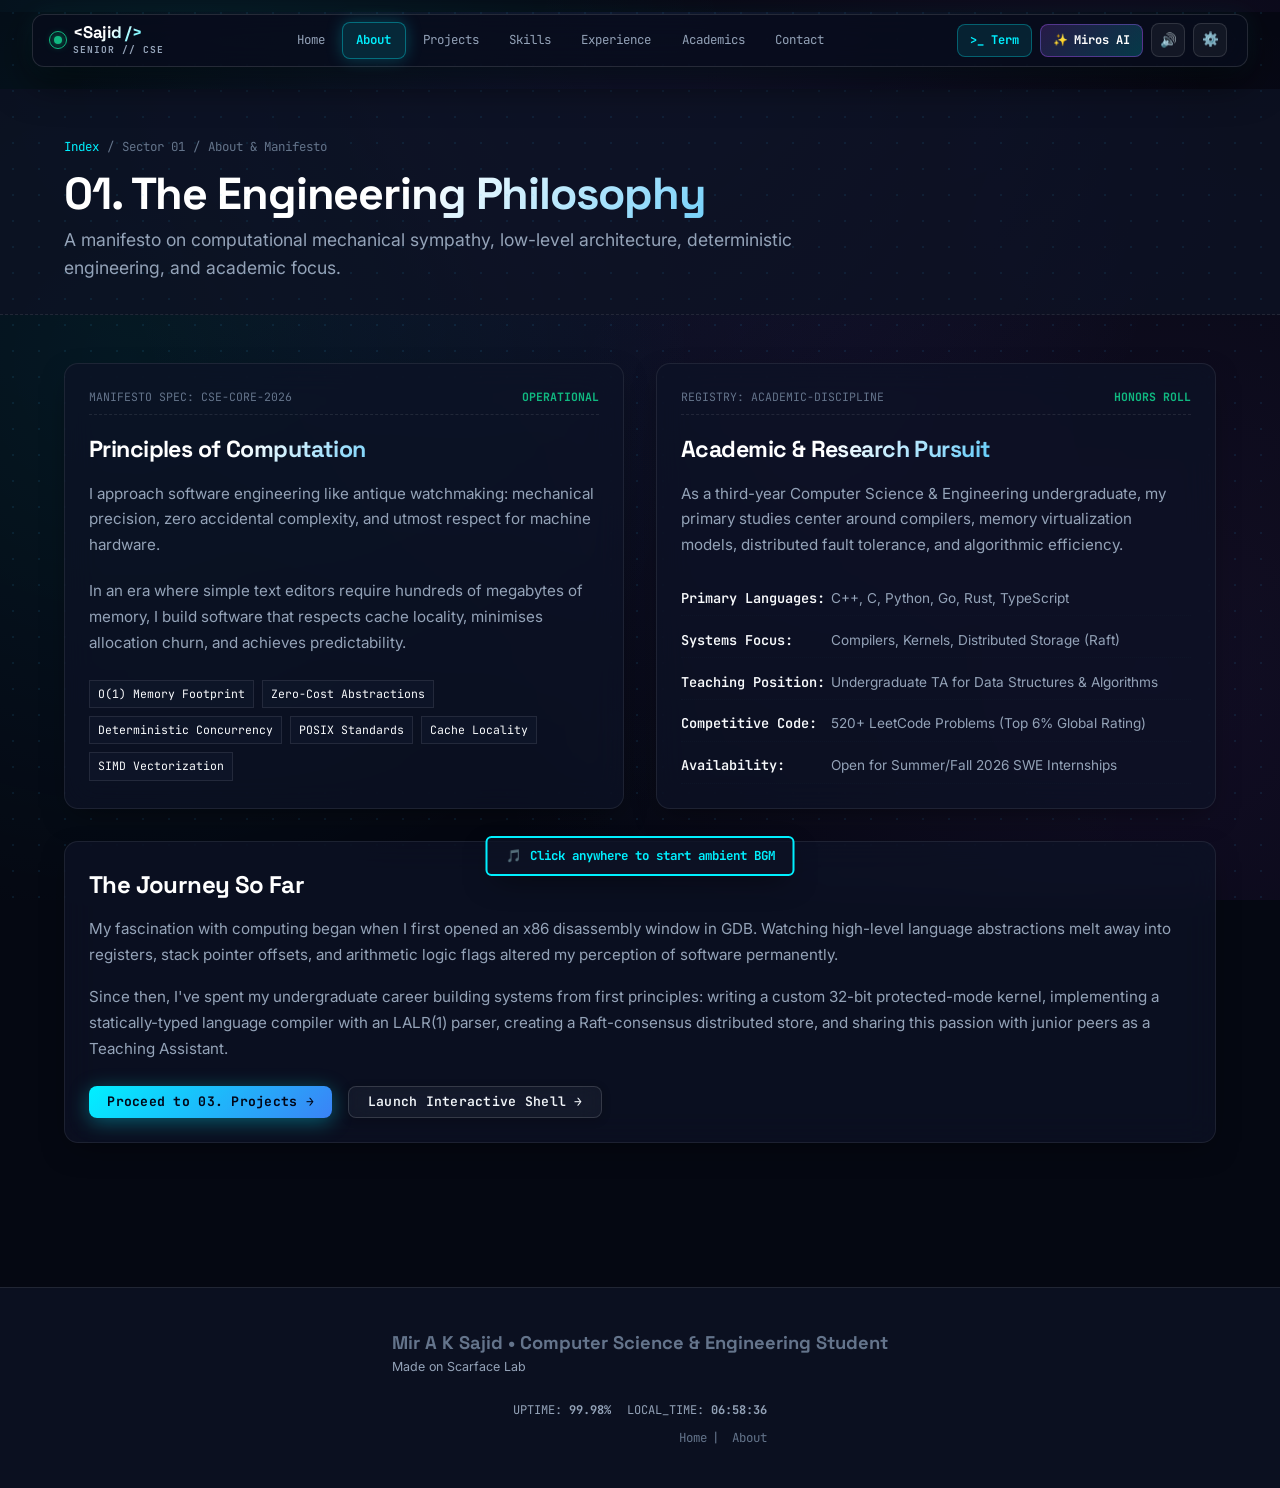
==== commit b0c0e3a7: "feat: rename AI companion from Nova to Miros AI across all pages and engines" ====
--- a/about.html
+++ b/about.html
@@ -47,7 +47,7 @@
         </a>
         <a href="companion.html" class="nav-action-pill ai-pill" title="AI Companion (Gemini 3.5)">
           <span class="action-sparkle">✨</span>
-          <span class="action-label">Nova</span>
+          <span class="action-label">Miros AI</span>
         </a>
         <button type="button" class="nav-icon-circle" id="audioToggleBtn" title="Toggle Mechanical Audio" aria-label="Toggle Audio">
           <span id="audioIcon">🔊</span>
@@ -105,7 +105,7 @@
             <a href="companion.html" class="drawer-feature-card ai-feature">
               <div class="feature-icon">🤖</div>
               <div class="feature-meta">
-                <span class="feature-title">Nova AI Companion</span>
+                <span class="feature-title">Miros AI Companion</span>
                 <span class="feature-sub">Gemini 3.5 Flash Powered</span>
               </div>
             </a>
@@ -145,7 +145,7 @@
     </a>
     <a href="companion.html" class="dock-item" data-page="companion">
       <span class="dock-icon">🤖</span>
-      <span class="dock-label">Nova</span>
+      <span class="dock-label">Miros AI</span>
     </a>
     <button type="button" class="dock-item dock-menu-btn" id="dockMenuBtn" aria-label="Open Full Menu">
       <span class="dock-icon">☰</span>
--- a/style.css
+++ b/style.css
@@ -63,7 +63,7 @@
   --radius-md: 14px;
   --radius-lg: 20px;
   --radius-full: 9999px;
-  --radius-badge: 9999px;
+  --radius-badge: 6px;
 
   --theme-glow: 0 0 25px rgba(0, 240, 255, 0.35);
   --theme-glow-accent: 0 0 25px rgba(168, 85, 247, 0.35);
@@ -119,7 +119,7 @@
   backdrop-filter: blur(20px) !important;
   -webkit-backdrop-filter: blur(20px) !important;
   border: 1px solid rgba(255, 255, 255, 0.1) !important;
-  border-radius: 9999px !important;
+  border-radius: 12px !important;
   box-shadow: 0 10px 35px rgba(0, 0, 0, 0.6), 0 0 25px rgba(0, 240, 255, 0.08) !important;
   padding: 0.4rem 1.25rem !important;
   transition: all 0.3s ease !important;
@@ -164,7 +164,7 @@
   align-items: center !important;
   gap: 0.4rem !important;
   padding: 0.2rem 0.65rem !important;
-  border-radius: 9999px !important;
+  border-radius: 6px !important;
   background: rgba(16, 185, 129, 0.1) !important;
   border: 1px solid rgba(16, 185, 129, 0.25) !important;
   font-family: var(--font-mono) !important;
@@ -184,7 +184,7 @@
   color: #94a3b8 !important;
   text-decoration: none !important;
   padding: 0.4rem 0.75rem !important;
-  border-radius: 9999px !important;
+  border-radius: 6px !important;
   transition: all 0.2s ease !important;
   display: inline-flex !important;
   align-items: center !important;
@@ -225,7 +225,7 @@
   backdrop-filter: blur(24px) !important;
   -webkit-backdrop-filter: blur(24px) !important;
   border: 1px solid rgba(255, 255, 255, 0.12) !important;
-  border-radius: 9999px !important;
+  border-radius: 12px !important;
   box-shadow: 0 12px 40px rgba(0, 0, 0, 0.65), 0 0 25px rgba(0, 240, 255, 0.08) !important;
   padding: 0.45rem 1.25rem !important;
   transition: all 0.3s cubic-bezier(0.16, 1, 0.3, 1) !important;
@@ -319,7 +319,7 @@
   color: #94a3b8 !important;
   text-decoration: none !important;
   padding: 0.45rem 0.85rem !important;
-  border-radius: 9999px !important;
+  border-radius: 6px !important;
   transition: all 0.2s ease !important;
   position: relative !important;
 }
@@ -350,7 +350,7 @@
   align-items: center !important;
   gap: 0.4rem !important;
   padding: 0.35rem 0.75rem !important;
-  border-radius: 9999px !important;
+  border-radius: 6px !important;
   font-family: var(--font-mono, monospace) !important;
   font-size: 0.75rem !important;
   font-weight: 700 !important;
@@ -385,7 +385,7 @@
 .nav-icon-circle {
   width: 34px !important;
   height: 34px !important;
-  border-radius: 50% !important;
+  border-radius: 8px !important;
   background: rgba(255, 255, 255, 0.05) !important;
   border: 1px solid rgba(255, 255, 255, 0.12) !important;
   color: #f8fafc !important;
@@ -578,7 +578,7 @@
   align-items: center !important;
   gap: 0.35rem !important;
   padding: 0.2rem 0.55rem !important;
-  border-radius: 9999px !important;
+  border-radius: 6px !important;
   background: rgba(16, 185, 129, 0.12) !important;
   border: 1px solid rgba(16, 185, 129, 0.3) !important;
   color: #10b981 !important;
@@ -764,7 +764,7 @@
   align-items: center !important;
   gap: 0.35rem !important;
   padding: 0.35rem 0.75rem !important;
-  border-radius: 9999px !important;
+  border-radius: 6px !important;
   background: rgba(255, 255, 255, 0.06) !important;
   border: 1px solid rgba(255, 255, 255, 0.12) !important;
   color: #f8fafc !important;
@@ -787,7 +787,7 @@
   align-items: center !important;
   gap: 0.35rem !important;
   padding: 0.25rem 0.65rem !important;
-  border-radius: 9999px !important;
+  border-radius: 6px !important;
   background: rgba(0, 240, 255, 0.1) !important;
   border: 1px solid rgba(0, 240, 255, 0.3) !important;
   color: #00f0ff !important;
@@ -813,7 +813,7 @@
 .companion-suggestion-chip {
   flex-shrink: 0 !important;
   padding: 0.35rem 0.85rem !important;
-  border-radius: 9999px !important;
+  border-radius: 6px !important;
   background: rgba(15, 23, 42, 0.85) !important;
   border: 1px solid rgba(255, 255, 255, 0.12) !important;
   color: #cbd5e1 !important;
@@ -960,7 +960,7 @@
   font-size: 0.85rem !important;
   font-weight: 600 !important;
   padding: 0.65rem 1.25rem !important;
-  border-radius: 9999px !important;
+  border-radius: 8px !important;
   text-decoration: none !important;
   cursor: pointer !important;
   transition: all 0.2s cubic-bezier(0.16, 1, 0.3, 1) !important;
@@ -1022,7 +1022,7 @@
   width: 36px !important;
   height: 36px !important;
   padding: 0 !important;
-  border-radius: 50% !important;
+  border-radius: 8px !important;
 }
 
 /* Badges & Tags */
@@ -1030,7 +1030,7 @@
 .modern-tag,
 .vintage-stamp-badge,
 .scarface-badge {
-  border-radius: 9999px !important;
+  border-radius: 6px !important;
   background: rgba(0, 240, 255, 0.08) !important;
   border: 1px solid rgba(0, 240, 255, 0.25) !important;
   color: #38bdf8 !important;
@@ -1193,7 +1193,7 @@
   --font-body: 'Inter', -apple-system, BlinkMacSystemFont, 'Hind Siliguri', sans-serif;
   
   --transition-quick: 0.2s cubic-bezier(0.16, 1, 0.3, 1);
-  --radius-badge: 9999px;
+  --radius-badge: 6px;
   --stamp-rotation: 0deg;
 
   --theme-glow: 0 0 25px rgba(0, 240, 255, 0.35);
@@ -2260,7 +2260,7 @@
   color: #fff;
   font-size: 0.68rem;
   padding: 0.1rem 0.35rem;
-  border-radius: 999px;
+  border-radius: 4px;
   border: 1px solid var(--border-color);
   font-weight: 700;
 }
@@ -4037,7 +4037,7 @@
   color: #fff;
   font-size: 0.68rem;
   padding: 0.1rem 0.4rem;
-  border-radius: 999px;
+  border-radius: 4px;
 }
 
 .admin-tab-content-area {
@@ -4798,7 +4798,7 @@
 ::-webkit-scrollbar-thumb {
   background: var(--border-color);
   border: 2px solid var(--bg-canvas);
-  border-radius: var(--radius-badge);
+  border-radius: 4px;
 }
 ::-webkit-scrollbar-thumb:hover {
   background: var(--accent-rust);
@@ -5978,7 +5978,7 @@
   font-weight: 500;
   color: #94a3b8 !important;
   padding: 0.45rem 0.85rem;
-  border-radius: 9999px;
+  border-radius: 6px;
   transition: all 0.2s cubic-bezier(0.16, 1, 0.3, 1);
   text-decoration: none;
   border: 1px solid transparent;
@@ -6004,7 +6004,7 @@
 
 /* Modern Pill Buttons */
 .vintage-btn {
-  border-radius: 9999px !important;
+  border-radius: 8px !important;
   font-family: var(--font-body) !important;
   font-weight: 600 !important;
   letter-spacing: 0.02em !important;
@@ -6125,11 +6125,9 @@
 /* Modern High-Tech Badges & Status Chips */
 .vintage-stamp-badge,
 .status-pill,
-.vintage-tag,
-.scarface-badge,
-.hero-badge {
+.vintage-tag, .scarface-badge, .hero-badge {
   transform: none !important;
-  border-radius: 9999px !important;
+  border-radius: 6px !important;
   font-family: var(--font-mono) !important;
   font-weight: 600 !important;
   font-size: 0.74rem !important;
@@ -6251,11 +6249,10 @@
 .hsc-table tbody tr:hover {
   background: rgba(0, 240, 255, 0.08) !important;
 }
-.hsc-download-btn,
-.hsc-item-download-btn {
+.hsc-download-btn, .hsc-item-download-btn {
   background: linear-gradient(135deg, #10b981, #059669) !important;
   color: #ffffff !important;
-  border-radius: 9999px !important;
+  border-radius: 6px !important;
   padding: 0.35rem 0.85rem !important;
   font-size: 0.78rem !important;
   font-weight: 600 !important;
@@ -6305,7 +6302,7 @@
 }
 ::-webkit-scrollbar-thumb {
   background: rgba(56, 189, 248, 0.25);
-  border-radius: 9999px;
+  border-radius: 4px;
   border: 2px solid #060814;
 }
 ::-webkit-scrollbar-thumb:hover {
@@ -6350,7 +6347,7 @@
   color: #00f0ff !important;
   font-weight: 700 !important;
   padding: 0.35rem 0.85rem !important;
-  border-radius: 9999px !important;
+  border-radius: 8px !important;
   border: 1px solid rgba(0, 240, 255, 0.45) !important;
   background: rgba(0, 240, 255, 0.08) !important;
   box-shadow: 0 0 14px rgba(0, 240, 255, 0.15) !important;
@@ -6402,7 +6399,7 @@
   font-size: 0.72rem !important;
   height: 26px !important;
   line-height: 1 !important;
-  border-radius: 9999px !important;
+  border-radius: 8px !important;
   letter-spacing: 0.01em !important;
   gap: 0.2rem !important;
   white-space: nowrap !important;
@@ -6428,7 +6425,7 @@
 .nav-links .nav-item {
   padding: 0.2rem 0.45rem !important;
   font-size: 0.75rem !important;
-  border-radius: 9999px !important;
+  border-radius: 6px !important;
   white-space: nowrap !important;
   letter-spacing: 0.01em !important;
   transition: all 0.2s cubic-bezier(0.16, 1, 0.3, 1) !important;
@@ -6607,7 +6604,7 @@
   color: #38bdf8;
   background: rgba(56, 189, 248, 0.1);
   padding: 0.3rem 0.75rem;
-  border-radius: 9999px;
+  border-radius: 4px;
   border: 1px solid rgba(56, 189, 248, 0.25);
 }
 
@@ -6633,7 +6630,7 @@
   font-size: 0.76rem;
   font-weight: 500;
   padding: 0.3rem 0.7rem;
-  border-radius: 9999px;
+  border-radius: 6px;
   cursor: pointer;
   transition: all 0.2s ease;
   white-space: nowrap;
@@ -6834,7 +6831,7 @@
   backdrop-filter: blur(20px) !important;
   -webkit-backdrop-filter: blur(20px) !important;
   border: 1px solid rgba(0, 240, 255, 0.55) !important;
-  border-radius: 9999px !important;
+  border-radius: 12px !important;
   padding: 0.45rem 1rem !important;
   color: #00f0ff !important;
   font-family: var(--font-mono) !important;
@@ -6891,7 +6888,7 @@
   font-size: 0.72rem !important;
   padding: 0.2rem 0.45rem !important;
   border: 1px solid rgba(56, 189, 248, 0.3) !important;
-  border-radius: 9999px !important;
+  border-radius: 6px !important;
   transition: all 0.2s ease !important;
 }
 
@@ -6936,7 +6933,7 @@
   flex: 1 1 auto !important;
   background: rgba(15, 23, 42, 0.8) !important;
   border: 1px solid rgba(0, 240, 255, 0.2) !important;
-  border-radius: 9999px !important;
+  border-radius: 8px !important;
   padding: 0.4rem 0.85rem !important;
   font-size: 0.8rem !important;
   color: #f8fafc !important;
@@ -6951,7 +6948,7 @@
   background: #00f0ff !important;
   color: #040814 !important;
   border: none !important;
-  border-radius: 50% !important;
+  border-radius: 8px !important;
   width: 32px !important;
   height: 32px !important;
   font-weight: 800 !important;
@@ -7174,7 +7171,7 @@
   flex: 1 1 auto !important;
   background: rgba(4, 8, 20, 0.95) !important;
   border: 1px solid rgba(0, 240, 255, 0.35) !important;
-  border-radius: 9999px !important;
+  border-radius: 8px !important;
   padding: 0.65rem 1.25rem !important;
   color: #f8fafc !important;
   font-size: 0.92rem !important;
@@ -7189,7 +7186,7 @@
 }
 
 .lock-submit-btn {
-  border-radius: 9999px !important;
+  border-radius: 8px !important;
   padding: 0.65rem 1.4rem !important;
   font-size: 0.88rem !important;
   white-space: nowrap !important;
@@ -7544,7 +7541,7 @@
   width: 100% !important;
   background: rgba(6, 10, 24, 0.95) !important;
   border: 1px solid rgba(0, 240, 255, 0.35) !important;
-  border-radius: 9999px !important;
+  border-radius: 12px !important;
   padding: 0.4rem 0.6rem 0.4rem 1.25rem !important;
   box-shadow: 0 4px 25px rgba(0, 0, 0, 0.6), 0 0 15px rgba(0, 240, 255, 0.1) !important;
   transition: all 0.25s ease !important;
@@ -7576,7 +7573,7 @@
 .modern-send-btn, .modern-chatbar-submit {
   width: 36px !important;
   height: 36px !important;
-  border-radius: 50% !important;
+  border-radius: 8px !important;
   background: #00f0ff !important;
   color: #020617 !important;
   border: none !important;
@@ -7625,7 +7622,7 @@
   color: #94a3b8 !important;
   font-size: 0.7rem !important;
   padding: 0.2rem 0.55rem !important;
-  border-radius: 9999px !important;
+  border-radius: 6px !important;
   cursor: pointer !important;
   transition: all 0.2s ease !important;
 }
@@ -7648,7 +7645,7 @@
   background: rgba(8, 12, 28, 0.92) !important;
   border: 1px solid rgba(0, 240, 255, 0.45) !important;
   color: #00f0ff !important;
-  border-radius: 9999px !important;
+  border-radius: 12px !important;
   padding: 0.55rem 1.15rem !important;
   font-family: var(--font-mono) !important;
   font-size: 0.85rem !important;
@@ -7793,9 +7790,9 @@
   --font-mono: 'JetBrains Mono', monospace !important;
 
   /* Shadows & Radius */
-  --radius-card: 18px !important;
-  --radius-btn: 9999px !important;
-  --radius-badge: 9999px !important;
+  --radius-card: 14px !important;
+  --radius-btn: 8px !important;
+  --radius-badge: 6px !important;
   --shadow-tactile: 0 10px 30px -10px rgba(0, 0, 0, 0.6) !important;
   --shadow-tactile-lg: 0 20px 50px -15px rgba(0, 0, 0, 0.8) !important;
 }
@@ -7815,7 +7812,8 @@
 }
 
 /* 2. Floating Sleek Modern Header */
-.vintage-header, .modern-header {
+.vintage-header,
+.modern-header {
   position: sticky !important;
   top: 12px !important;
   z-index: 1000 !important;
@@ -7826,7 +7824,7 @@
   backdrop-filter: blur(20px) !important;
   -webkit-backdrop-filter: blur(20px) !important;
   border: 1px solid rgba(255, 255, 255, 0.09) !important;
-  border-radius: 9999px !important;
+  border-radius: 12px !important;
   box-shadow: 0 10px 30px rgba(0, 0, 0, 0.5), 0 0 20px rgba(0, 240, 255, 0.08) !important;
   padding: 0.35rem 1rem !important;
 }
@@ -7869,7 +7867,7 @@
   font-size: 0.76rem !important;
   color: #94a3b8 !important;
   padding: 0.35rem 0.65rem !important;
-  border-radius: 9999px !important;
+  border-radius: 6px !important;
   border: 1px solid transparent !important;
   text-decoration: none !important;
   transition: all 0.2s ease !important;
@@ -7907,7 +7905,7 @@
 
 /* 4. Modern Buttons */
 .vintage-btn, .modern-btn {
-  border-radius: 9999px !important;
+  border-radius: 8px !important;
   font-family: var(--font-mono) !important;
   font-size: 0.82rem !important;
   font-weight: 600 !important;
@@ -7947,7 +7945,7 @@
 
 /* 5. Modern Badges & Tags */
 .vintage-tag, .modern-badge, .sector-tag {
-  border-radius: 9999px !important;
+  border-radius: 6px !important;
   background: rgba(0, 240, 255, 0.08) !important;
   border: 1px solid rgba(0, 240, 255, 0.25) !important;
   color: #38bdf8 !important;
@@ -8044,7 +8042,7 @@
   font-family: 'JetBrains Mono', monospace !important;
   font-size: 0.72rem !important;
   padding: 0.25rem 0.65rem !important;
-  border-radius: 9999px !important;
+  border-radius: 6px !important;
   cursor: pointer !important;
   transition: all 0.2s ease !important;
   white-space: nowrap !important;
@@ -8088,4 +8086,102 @@
 /* 8. Removal of Old Retro Gimmicks */
 .vintage-overlay, .retro-ticker-tape {
   display: none !important;
-}+}
+
+/* ==========================================================================
+   CLEAN MODERN GEOMETRIC BORDER SYSTEM (NO CIRCLES / NO CAPSULES)
+   ========================================================================== */
+.lib-explorer-box,
+.hsc-hero,
+.hsc-subject-card,
+.hsc-resource-card,
+.hsc-modal-container,
+.pdf-modal-box,
+.jukebox-hero-card,
+.stat-box,
+.vintage-card,
+.polaroid-frame,
+.hero-content,
+.parchment-paper,
+.modern-card,
+.card,
+.project-card,
+.skill-card,
+.academic-card,
+.experience-card,
+.admin-container,
+.terminal-chassis {
+  border-radius: 14px !important;
+}
+
+.senior-navbar,
+.vintage-header,
+.modern-header {
+  border-radius: 12px !important;
+}
+
+.senior-nav-link,
+.nav-action-pill,
+.vintage-btn,
+.modern-btn,
+.btn,
+.term-pill-btn,
+.cmd-pill,
+.companion-action-pill,
+.companion-suggestion-chip,
+.filter-chip,
+.filter-pill,
+.hub-tab-btn,
+.btn-read-online,
+.lib-back-btn,
+.pdf-btn-download,
+.pdf-btn-drive {
+  border-radius: 8px !important;
+}
+
+.vintage-tag,
+.modern-tag,
+.vintage-stamp-badge,
+.scarface-badge,
+.modern-badge,
+.sector-tag,
+.badge-subject,
+.badge-category,
+.badge-edition,
+.status-pill,
+.drawer-status-chip,
+.companion-model-badge,
+.companion-telemetry-badge,
+.hub-tab-pill,
+.pill-count,
+.lib-badge {
+  border-radius: 5px !important;
+}
+
+.lib-search-input,
+.mulboi-search-input,
+.vintage-input,
+.modern-input {
+  border-radius: 8px !important;
+}
+
+/* Hub Source Switcher Tabs - Stacked Up and Down (Vertical Column) */
+.hub-tabs-container {
+  display: flex !important;
+  flex-direction: column !important;
+  gap: 0.75rem !important;
+  width: 100% !important;
+}
+
+.hub-tab-btn {
+  display: flex !important;
+  width: 100% !important;
+  align-items: center !important;
+  justify-content: space-between !important;
+  box-sizing: border-box !important;
+}
+
+.hub-tab-text {
+  flex: 1 !important;
+  text-align: left !important;
+}
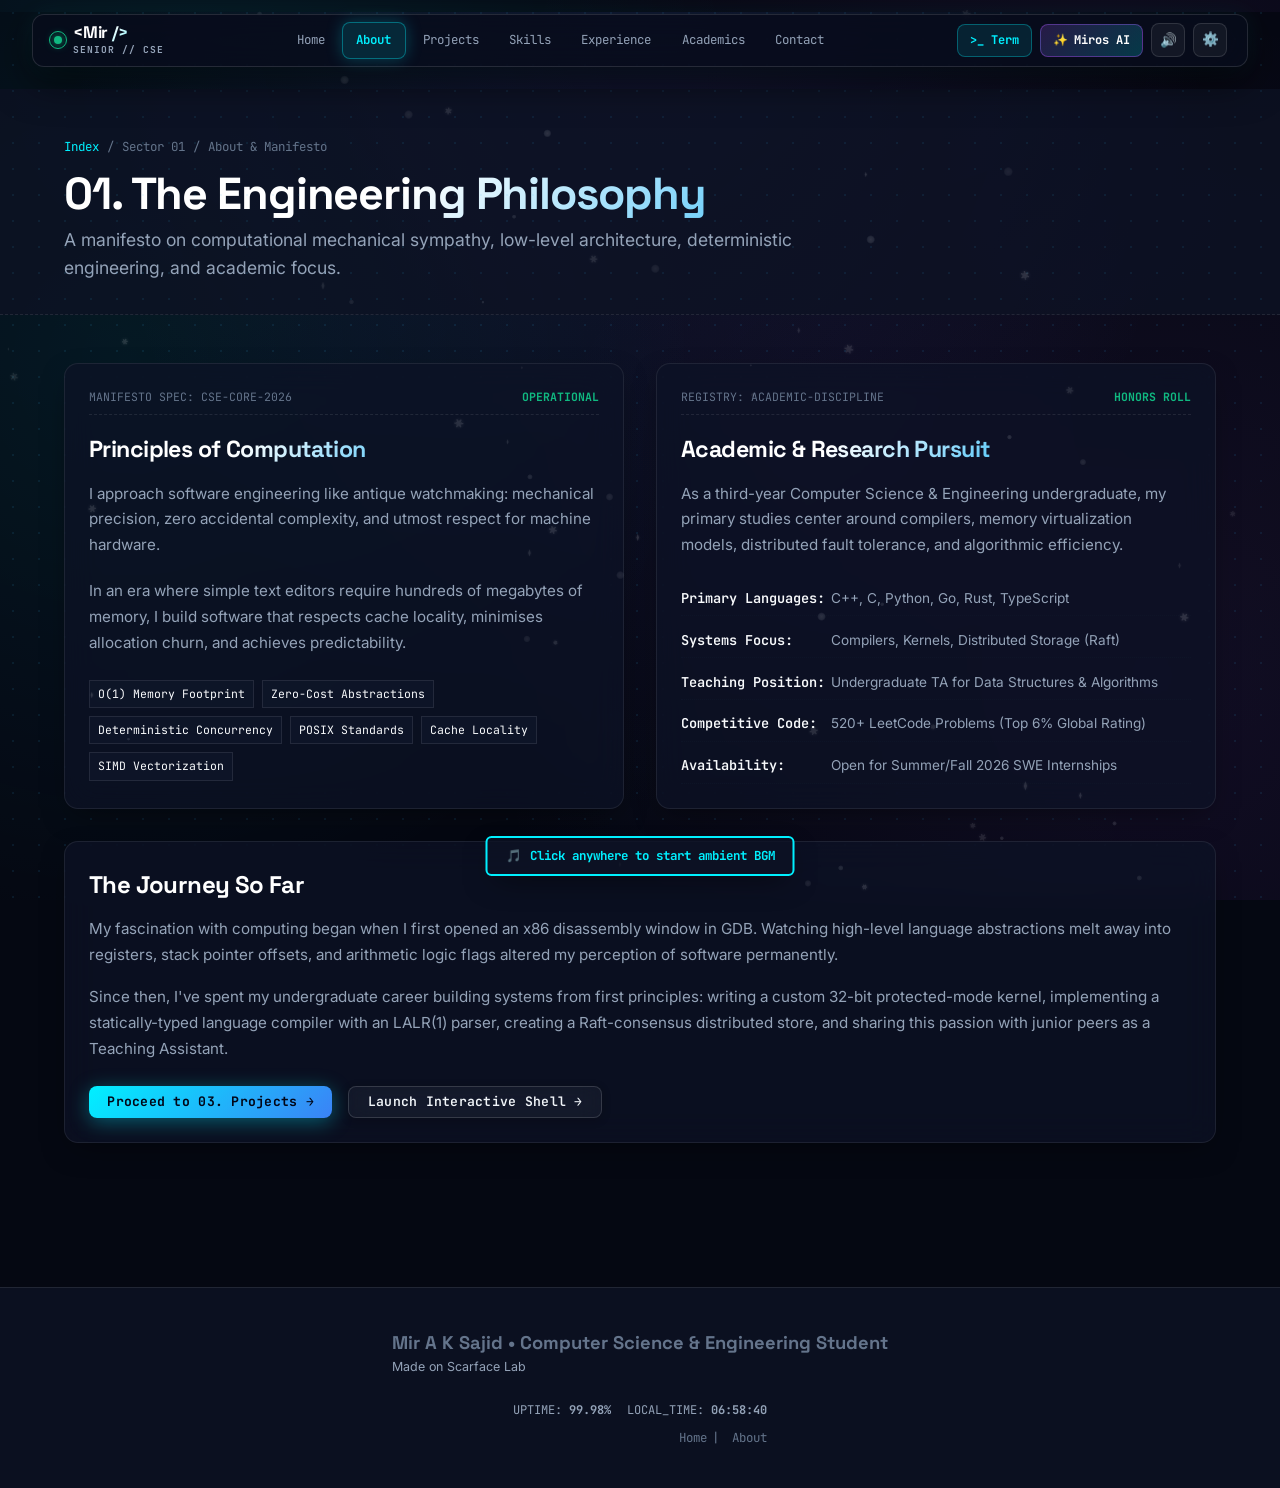
==== commit 7d2a718d: "feat: update navbar brand from <Sajid /> to <Mir /> across all pages" ====
--- a/about.html
+++ b/about.html
@@ -25,7 +25,7 @@
           <span class="beacon-dot"></span>
         </div>
         <div class="brand-titles">
-          <span class="brand-name">&lt;Sajid /&gt;</span>
+          <span class="brand-name">&lt;Mir /&gt;</span>
           <span class="brand-tag">SENIOR // CSE</span>
         </div>
       </a>
@@ -70,7 +70,7 @@
     <div class="mobile-drawer-content">
       <div class="mobile-drawer-header">
         <div class="mobile-drawer-brand">
-          <span class="brand-code">&lt;Sajid /&gt;</span>
+          <span class="brand-code">&lt;Mir /&gt;</span>
           <span class="drawer-status-chip">
             <span class="status-live-dot"></span> KERNEL ONLINE
           </span>
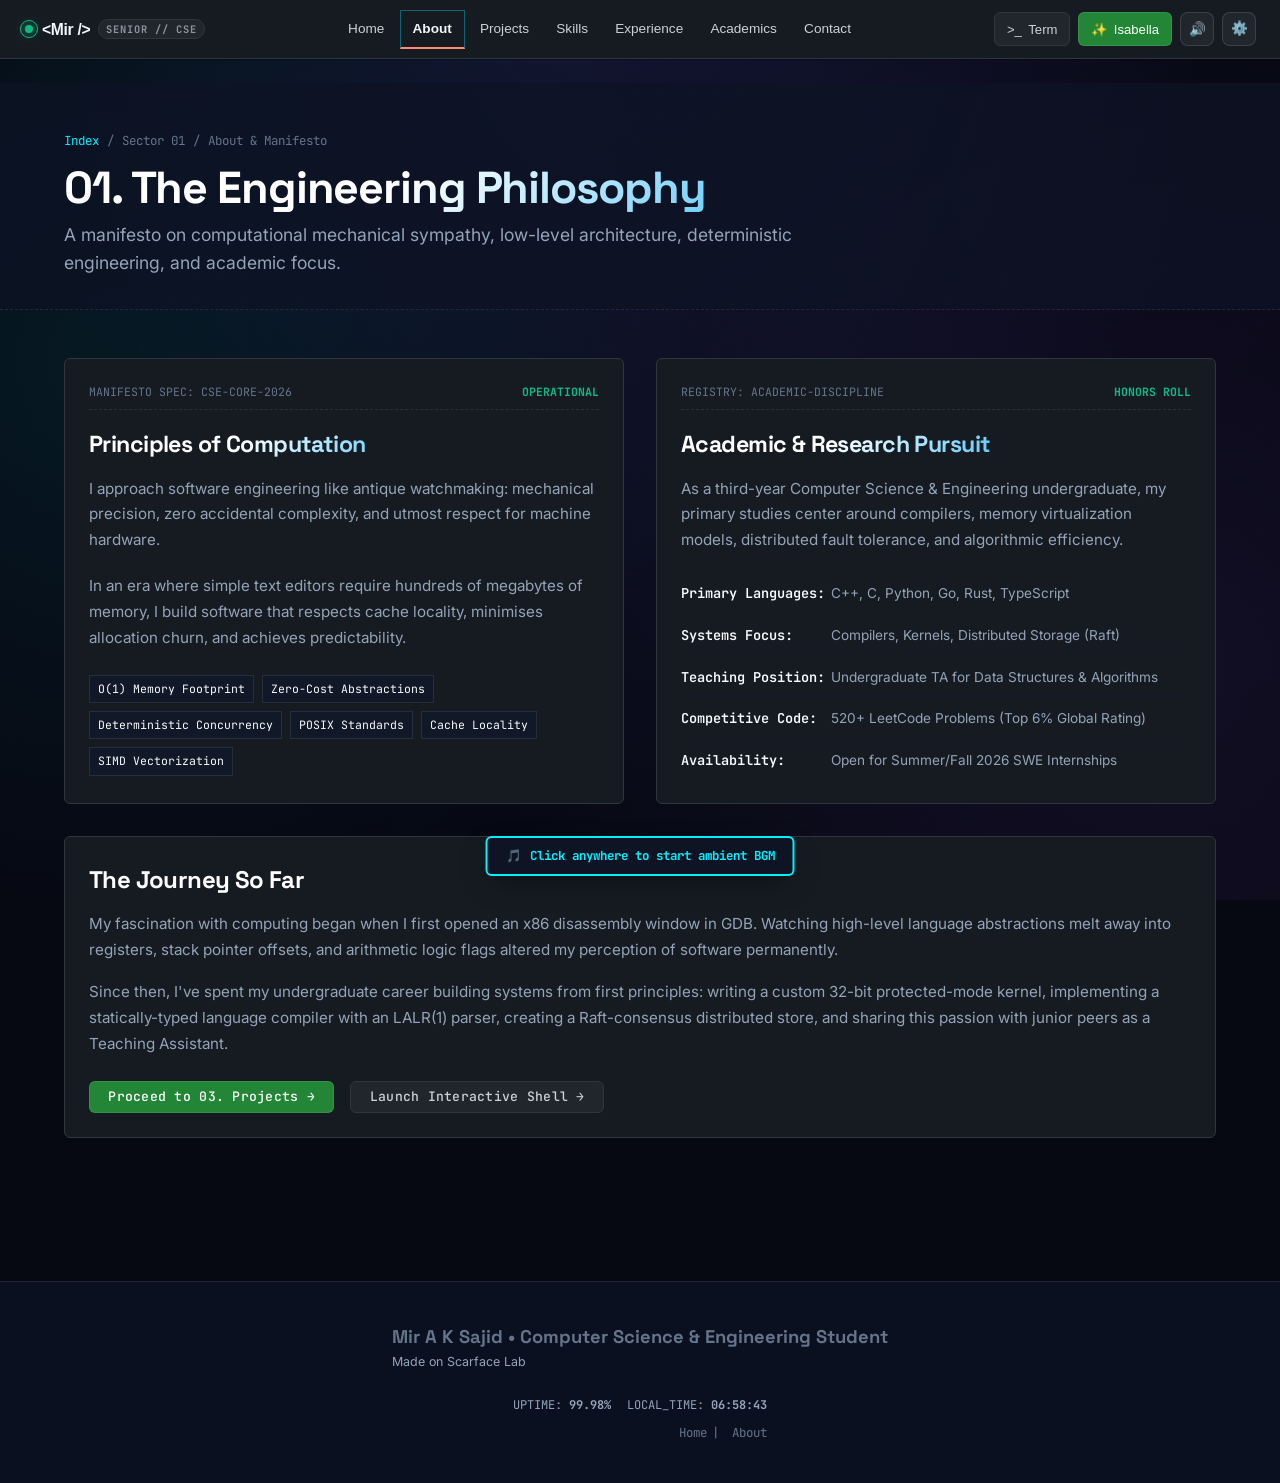
==== commit 50755fbc: "feat: name AI companion Isabella and configure dual-mode Isabel behavior" ====
--- a/about.html
+++ b/about.html
@@ -47,7 +47,7 @@
         </a>
         <a href="companion.html" class="nav-action-pill ai-pill" title="AI Companion (Gemini 3.5)">
           <span class="action-sparkle">✨</span>
-          <span class="action-label">Miros AI</span>
+          <span class="action-label">Isabella</span>
         </a>
         <button type="button" class="nav-icon-circle" id="audioToggleBtn" title="Toggle Mechanical Audio" aria-label="Toggle Audio">
           <span id="audioIcon">🔊</span>
@@ -105,7 +105,7 @@
             <a href="companion.html" class="drawer-feature-card ai-feature">
               <div class="feature-icon">🤖</div>
               <div class="feature-meta">
-                <span class="feature-title">Miros AI Companion</span>
+                <span class="feature-title">Isabella AI Companion</span>
                 <span class="feature-sub">Gemini 3.5 Flash Powered</span>
               </div>
             </a>
@@ -145,7 +145,7 @@
     </a>
     <a href="companion.html" class="dock-item" data-page="companion">
       <span class="dock-icon">🤖</span>
-      <span class="dock-label">Miros AI</span>
+      <span class="dock-label">Isabella</span>
     </a>
     <button type="button" class="dock-item dock-menu-btn" id="dockMenuBtn" aria-label="Open Full Menu">
       <span class="dock-icon">☰</span>
--- a/style.css
+++ b/style.css
@@ -1,6 +1,6 @@
 /* ==========================================================================
-   ULTRA-MODERN GLASSMORPHISM DESIGN SYSTEM (2026 TECH AESTHETIC)
-   Single Fixed Theme: Modern Dark
+   OFFICIAL GITHUB DARK / PRIMER DESIGN SYSTEM SPECIFICATION
+   Full Browser UI Aesthetic Across Entire Platform
    ========================================================================== */
 
 :root,
@@ -13,80 +13,89 @@
 [data-theme="amber-crt"],
 [data-theme="cyber-deck"],
 [data-theme="solarized-dark"] {
-  /* Core Color Palette: Deep Space, Electric Cyan, Neon Purple, Clean White */
-  --theme-name: "modern-dark";
-  --bg-canvas: #030712;
-  --bg-canvas-translucent: rgba(3, 7, 18, 0.85);
-  --bg-surface: rgba(13, 20, 38, 0.75);
-  --bg-card: rgba(15, 23, 42, 0.65);
-  --bg-card-hover: rgba(20, 32, 60, 0.8);
-  --bg-subtle: rgba(255, 255, 255, 0.04);
-  --bg-glass: rgba(15, 23, 42, 0.7);
-  --bg-terminal: #02040a;
-
-  --ink-primary: #f8fafc;
-  --ink-secondary: #94a3b8;
-  --ink-muted: #64748b;
-  --ink-terminal: #00f0ff;
-
-  --accent-cyan: #00f0ff;
-  --accent-cyan-hover: #38bdf8;
-  --accent-purple: #a855f7;
-  --accent-purple-hover: #c084fc;
-  --accent-emerald: #10b981;
-  --accent-rust: #00f0ff;
-  --accent-rust-hover: #38bdf8;
-  --accent-patina: #10b981;
-  --accent-amber: #f59e0b;
-  --accent-violet: #a855f7;
-  --accent-blueprint: #38bdf8;
-  --accent-pink: #f43f5e;
-
-  --border-color: rgba(255, 255, 255, 0.08);
-  --border-glass: rgba(255, 255, 255, 0.12);
-  --border-glow: rgba(0, 240, 255, 0.35);
+  --theme-name: "github-dark";
+  
+  /* Official GitHub Dark (Primer) Color Palette */
+  --bg-canvas: #0d1117;
+  --bg-canvas-translucent: rgba(13, 17, 23, 0.96);
+  --bg-surface: #161b22;
+  --bg-card: #161b22;
+  --bg-card-hover: #1c2128;
+  --bg-subtle: #161b22;
+  --bg-glass: #161b22;
+  --bg-terminal: #0a0e14;
+  --bg-overlay: #161b22;
+
+  /* Typography / Foregrounds */
+  --ink-primary: #f0f6fc;
+  --ink-secondary: #8b949e;
+  --ink-muted: #6e7681;
+  --ink-terminal: #3fb950;
+
+  /* GitHub Accents */
+  --accent-blue: #58a6ff;
+  --accent-cyan: #58a6ff;
+  --accent-cyan-hover: #79c0ff;
+  --accent-purple: #bc8cff;
+  --accent-purple-hover: #d2a8ff;
+  --accent-emerald: #3fb950;
+  --accent-green: #238636;
+  --accent-green-hover: #2ea043;
+  --accent-rust: #58a6ff;
+  --accent-rust-hover: #79c0ff;
+  --accent-patina: #3fb950;
+  --accent-amber: #d29922;
+  --accent-violet: #bc8cff;
+  --accent-blueprint: #58a6ff;
+  --accent-pink: #f778ba;
+  --accent-red: #f85149;
+  --accent-orange: #fd8c73;
+
+  /* GitHub Borders */
+  --border-color: #30363d;
+  --border-glass: #30363d;
+  --border-glow: rgba(88, 166, 255, 0.25);
   --border-width: 1px;
-  --border-dashed: 1px dashed rgba(0, 240, 255, 0.35);
-
-  --shadow-glass: 0 10px 30px rgba(0, 0, 0, 0.6);
-  --shadow-glass-lg: 0 20px 50px rgba(0, 0, 0, 0.75), 0 0 25px rgba(0, 240, 255, 0.12);
-  --shadow-tactile: 0 10px 30px rgba(0, 0, 0, 0.6);
-  --shadow-tactile-lg: 0 20px 50px rgba(0, 0, 0, 0.75), 0 0 25px rgba(0, 240, 255, 0.12);
-  --shadow-tactile-sm: 0 4px 14px rgba(0, 0, 0, 0.4);
-
-  --font-display: 'Space Grotesk', -apple-system, sans-serif;
-  --font-body: 'Inter', -apple-system, BlinkMacSystemFont, 'Hind Siliguri', sans-serif;
-  --font-mono: 'JetBrains Mono', 'Fira Code', monospace;
-  --font-serif: 'Space Grotesk', sans-serif;
-
-  --radius-sm: 8px;
-  --radius-md: 14px;
-  --radius-lg: 20px;
+  --border-dashed: 1px dashed #30363d;
+
+  /* Shadows */
+  --shadow-glass: 0 1px 3px rgba(1, 4, 9, 0.4);
+  --shadow-glass-lg: 0 8px 24px rgba(1, 4, 9, 0.6);
+  --shadow-tactile: 0 1px 3px rgba(1, 4, 9, 0.4);
+  --shadow-tactile-lg: 0 8px 24px rgba(1, 4, 9, 0.6);
+  --shadow-tactile-sm: 0 1px 2px rgba(1, 4, 9, 0.3);
+
+  /* Fonts */
+  --font-display: -apple-system, BlinkMacSystemFont, "Segoe UI", "Noto Sans", Helvetica, Arial, sans-serif;
+  --font-body: -apple-system, BlinkMacSystemFont, "Segoe UI", "Noto Sans", Helvetica, Arial, sans-serif;
+  --font-mono: ui-monospace, SFMono-Regular, "SF Mono", Menlo, Consolas, "Liberation Mono", monospace;
+  --font-serif: -apple-system, BlinkMacSystemFont, "Segoe UI", sans-serif;
+
+  /* Primer Radii */
+  --radius-sm: 4px;
+  --radius-md: 6px;
+  --radius-lg: 6px;
   --radius-full: 9999px;
-  --radius-badge: 6px;
-
-  --theme-glow: 0 0 25px rgba(0, 240, 255, 0.35);
-  --theme-glow-accent: 0 0 25px rgba(168, 85, 247, 0.35);
-  --bg-pattern: radial-gradient(rgba(56, 189, 248, 0.08) 1px, transparent 1px);
-  --bg-pattern-size: 28px 28px;
-}
-
-/* Base Body: Deep Space with Subtle Cyan/Purple Nebula Gradient */
+  --radius-badge: 2em;
+
+  --theme-glow: none;
+  --theme-glow-accent: none;
+  --bg-pattern: none;
+  --bg-pattern-size: 0;
+}
+
 html {
   scroll-behavior: smooth;
   font-size: 16px;
-  background-color: #030712;
+  background-color: #0d1117;
 }
 
 body,
 .vintage-body,
 .modern-body {
-  background-color: #030712 !important;
-  background-image: 
-    radial-gradient(ellipse 80% 50% at 50% -20%, rgba(120, 119, 198, 0.15), transparent),
-    radial-gradient(circle at 10% 20%, rgba(0, 240, 255, 0.04), transparent 40%),
-    radial-gradient(circle at 90% 80%, rgba(168, 85, 247, 0.04), transparent 40%) !important;
-  color: #f8fafc !important;
+  background-color: #0d1117 !important;
+  background-image: none !important;
+  color: #f0f6fc !important;
   font-family: var(--font-body) !important;
   min-height: 100vh !important;
   margin: 0 !important;
@@ -95,15 +104,11 @@
 }
 
 body.vintage-body::before,
-body.modern-body::before {
-  content: '';
-  position: fixed;
-  inset: 0;
-  pointer-events: none;
-  background-image: var(--bg-pattern);
-  background-size: var(--bg-pattern-size);
-  z-index: 0;
-  opacity: 0.6;
+body.modern-body::before,
+#vintageAtmosphereCanvas,
+#siteBackgroundLayer,
+.crt-scanlines {
+  display: none !important;
 }
 
 /* Floating Glassmorphic Pill Header */
@@ -8185,3 +8190,780 @@
   flex: 1 !important;
   text-align: left !important;
 }
+
+
+/* ==========================================================================
+   GITHUB DEVELOPER PRO ARCHITECTURE & BROWSER UI OVERRIDES
+   ========================================================================== */
+
+/* Full-width GitHub Top Navbar */
+.senior-navbar,
+.vintage-header,
+.modern-header {
+  position: sticky !important;
+  top: 0 !important;
+  z-index: 1000 !important;
+  margin: 0 0 1.5rem 0 !important;
+  max-width: 100% !important;
+  width: 100% !important;
+  background: #161b22 !important;
+  border-radius: 0 !important;
+  border-top: none !important;
+  border-left: none !important;
+  border-right: none !important;
+  border-bottom: 1px solid #30363d !important;
+  box-shadow: 0 1px 0 rgba(1, 4, 9, 0.4) !important;
+  padding: 0.6rem 1.5rem !important;
+  backdrop-filter: none !important;
+  -webkit-backdrop-filter: none !important;
+}
+
+.senior-nav-container,
+.header-container {
+  max-width: 1280px !important;
+  margin: 0 auto !important;
+  display: flex !important;
+  justify-content: space-between !important;
+  align-items: center !important;
+  gap: 1rem !important;
+}
+
+.senior-brand {
+  display: inline-flex !important;
+  align-items: center !important;
+  gap: 0.5rem !important;
+  text-decoration: none !important;
+  flex-shrink: 0 !important;
+}
+
+.brand-titles {
+  display: flex !important;
+  flex-direction: row !important;
+  align-items: center !important;
+  gap: 0.45rem !important;
+}
+
+.brand-name {
+  font-family: -apple-system, BlinkMacSystemFont, "Segoe UI", sans-serif !important;
+  font-size: 0.98rem !important;
+  font-weight: 600 !important;
+  color: #f0f6fc !important;
+  background: none !important;
+  -webkit-text-fill-color: #f0f6fc !important;
+}
+
+.brand-tag {
+  font-family: var(--font-mono) !important;
+  font-size: 0.65rem !important;
+  color: #8b949e !important;
+  background: #21262d !important;
+  padding: 1px 7px !important;
+  border-radius: 2em !important;
+  border: 1px solid #30363d !important;
+}
+
+.senior-nav-links {
+  display: flex !important;
+  align-items: center !important;
+  gap: 0.2rem !important;
+}
+
+.senior-nav-link {
+  font-family: -apple-system, BlinkMacSystemFont, "Segoe UI", sans-serif !important;
+  font-size: 0.85rem !important;
+  color: #c9d1d9 !important;
+  text-decoration: none !important;
+  padding: 0.45rem 0.75rem !important;
+  border-radius: 6px !important;
+  font-weight: 500 !important;
+  transition: all 0.15s ease !important;
+}
+
+.senior-nav-link:hover {
+  background: #21262d !important;
+  color: #f0f6fc !important;
+}
+
+.senior-nav-link.active {
+  color: #f0f6fc !important;
+  background: transparent !important;
+  border-radius: 0 !important;
+  border-bottom: 2px solid #fd8c73 !important;
+  box-shadow: none !important;
+  font-weight: 600 !important;
+}
+
+.senior-nav-actions {
+  display: flex !important;
+  align-items: center !important;
+  gap: 0.5rem !important;
+}
+
+.nav-action-pill {
+  border-radius: 6px !important;
+  font-family: -apple-system, BlinkMacSystemFont, "Segoe UI", sans-serif !important;
+  font-size: 0.82rem !important;
+  font-weight: 500 !important;
+  text-decoration: none !important;
+  padding: 0.35rem 0.75rem !important;
+  transition: all 0.15s ease !important;
+}
+
+.terminal-pill {
+  background: #21262d !important;
+  color: #c9d1d9 !important;
+  border: 1px solid #30363d !important;
+}
+
+.terminal-pill:hover {
+  background: #30363d !important;
+  color: #f0f6fc !important;
+  border-color: #8b949e !important;
+}
+
+.ai-pill {
+  background: #238636 !important;
+  color: #ffffff !important;
+  border: 1px solid rgba(240, 246, 252, 0.1) !important;
+}
+
+.ai-pill:hover {
+  background: #2ea043 !important;
+  color: #ffffff !important;
+}
+
+/* Hide Floating Companion Trigger and Drawer Completely */
+.floating-companion-btn,
+.floating-companion-drawer,
+#floatingCompanionTrigger,
+#floatingCompanionDrawer {
+  display: none !important;
+}
+
+/* Universal GitHub Primer Card Radii & Borders */
+.card,
+.modern-card,
+.vintage-card,
+.project-card,
+.skill-card,
+.academic-card,
+.experience-card,
+.stat-box,
+.jukebox-hero-card,
+.lib-explorer-box,
+.parchment-paper,
+.terminal-chassis,
+.admin-container {
+  background: #161b22 !important;
+  border: 1px solid #30363d !important;
+  border-radius: 6px !important;
+  box-shadow: none !important;
+  backdrop-filter: none !important;
+  -webkit-backdrop-filter: none !important;
+}
+
+.card:hover,
+.modern-card:hover,
+.vintage-card:hover,
+.project-card:hover,
+.skill-card:hover,
+.academic-card:hover,
+.experience-card:hover,
+.parchment-paper:hover {
+  border-color: #8b949e !important;
+}
+
+/* Universal GitHub Buttons */
+.btn-primary,
+.vintage-btn.btn-primary,
+.modern-btn.btn-primary {
+  background: #238636 !important;
+  color: #ffffff !important;
+  border: 1px solid rgba(240, 246, 252, 0.1) !important;
+  border-radius: 6px !important;
+  font-weight: 500 !important;
+  box-shadow: none !important;
+  text-shadow: none !important;
+}
+
+.btn-primary:hover,
+.vintage-btn.btn-primary:hover,
+.modern-btn.btn-primary:hover {
+  background: #2ea043 !important;
+  color: #ffffff !important;
+}
+
+.btn-secondary,
+.btn-outline,
+.vintage-btn.btn-secondary,
+.vintage-btn.btn-outline,
+.modern-btn.btn-secondary,
+.modern-btn.btn-outline {
+  background: #21262d !important;
+  color: #c9d1d9 !important;
+  border: 1px solid #30363d !important;
+  border-radius: 6px !important;
+  font-weight: 500 !important;
+  box-shadow: none !important;
+}
+
+.btn-secondary:hover,
+.btn-outline:hover,
+.vintage-btn.btn-secondary:hover,
+.vintage-btn.btn-outline:hover,
+.modern-btn.btn-secondary:hover,
+.modern-btn.btn-outline:hover {
+  background: #30363d !important;
+  color: #f0f6fc !important;
+  border-color: #8b949e !important;
+}
+
+/* Universal GitHub Inputs & Selects */
+input,
+textarea,
+select,
+.vintage-input,
+.modern-input,
+.lib-search-input {
+  background: #0d1117 !important;
+  border: 1px solid #30363d !important;
+  border-radius: 6px !important;
+  color: #f0f6fc !important;
+  font-family: inherit !important;
+}
+
+input:focus,
+textarea:focus,
+select:focus,
+.vintage-input:focus,
+.modern-input:focus,
+.lib-search-input:focus {
+  border-color: #58a6ff !important;
+  outline: none !important;
+  box-shadow: 0 0 0 3px rgba(88, 166, 255, 0.3) !important;
+}
+
+/* Universal GitHub Badges & Chips */
+.vintage-tag,
+.modern-tag,
+.vintage-stamp-badge,
+.scarface-badge,
+.modern-badge,
+.sector-tag,
+.badge-subject,
+.badge-category,
+.badge-edition,
+.status-pill,
+.drawer-status-chip,
+.companion-model-badge,
+.companion-telemetry-badge,
+.hub-tab-pill,
+.pill-count,
+.lib-badge {
+  border-radius: 2em !important;
+  border: 1px solid #30363d !important;
+  background: #21262d !important;
+  color: #8b949e !important;
+  font-family: var(--font-mono) !important;
+  font-size: 0.72rem !important;
+  padding: 0.15rem 0.55rem !important;
+}
+
+/* ==========================================================================
+   GITHUB DEVELOPER PROFILE ARCHITECTURE (HOME SCREEN)
+   ========================================================================== */
+
+.github-profile-layout {
+  display: grid;
+  grid-template-columns: 296px 1fr;
+  gap: 2rem;
+  max-width: 1280px;
+  margin: 0 auto 3rem;
+  padding: 0 1.5rem;
+}
+
+@media (max-width: 900px) {
+  .github-profile-layout {
+    grid-template-columns: 1fr;
+    gap: 1.5rem;
+    padding: 0 1rem;
+  }
+}
+
+.github-sidebar {
+  display: flex;
+  flex-direction: column;
+  gap: 1rem;
+}
+
+.github-avatar-box {
+  position: relative;
+  display: inline-block;
+  width: 100%;
+  max-width: 280px;
+  margin: 0 auto;
+}
+
+.github-avatar-img {
+  width: 100%;
+  aspect-ratio: 1 / 1;
+  border-radius: 50%;
+  border: 1px solid #30363d;
+  object-fit: cover;
+  display: block;
+}
+
+.github-status-badge {
+  position: absolute;
+  bottom: 8px;
+  right: 8px;
+  background: #161b22;
+  border: 1px solid #30363d;
+  border-radius: 2em;
+  padding: 4px 10px;
+  display: flex;
+  align-items: center;
+  gap: 6px;
+  font-size: 12px;
+  color: #8b949e;
+  box-shadow: 0 2px 8px rgba(1, 4, 9, 0.5);
+}
+
+.github-profile-names {
+  margin-top: 0.5rem;
+}
+
+.github-full-name {
+  font-size: 1.55rem;
+  font-weight: 600;
+  color: #f0f6fc;
+  line-height: 1.25;
+  margin: 0;
+}
+
+.github-username {
+  font-size: 1.2rem;
+  font-weight: 300;
+  color: #8b949e;
+  line-height: 1.25;
+  margin: 0.15rem 0 0 0;
+}
+
+.github-bio {
+  font-size: 0.92rem;
+  color: #c9d1d9;
+  line-height: 1.5;
+  margin: 0.5rem 0 0 0;
+}
+
+.github-action-stack {
+  display: flex;
+  flex-direction: column;
+  gap: 0.5rem;
+  margin-top: 0.5rem;
+}
+
+.github-btn {
+  display: inline-flex;
+  align-items: center;
+  justify-content: center;
+  gap: 0.5rem;
+  padding: 0.45rem 1rem;
+  border-radius: 6px;
+  font-size: 0.88rem;
+  font-weight: 500;
+  text-decoration: none;
+  cursor: pointer;
+  transition: all 0.15s ease;
+  font-family: inherit;
+  border: 1px solid transparent;
+}
+
+.github-btn-block {
+  width: 100%;
+  box-sizing: border-box;
+}
+
+.github-btn-primary {
+  background: #238636;
+  color: #ffffff !important;
+  border-color: rgba(240, 246, 252, 0.1);
+}
+
+.github-btn-primary:hover {
+  background: #2ea043;
+}
+
+.github-btn-secondary {
+  background: #21262d;
+  color: #c9d1d9 !important;
+  border-color: #30363d;
+}
+
+.github-btn-secondary:hover {
+  background: #30363d;
+  color: #f0f6fc !important;
+  border-color: #8b949e;
+}
+
+.github-meta-list {
+  display: flex;
+  flex-direction: column;
+  gap: 0.45rem;
+  margin-top: 0.75rem;
+  font-size: 0.85rem;
+  color: #8b949e;
+}
+
+.github-meta-item {
+  display: flex;
+  align-items: center;
+  gap: 0.55rem;
+}
+
+.github-meta-item .meta-icon {
+  width: 16px;
+  text-align: center;
+  color: #8b949e;
+  flex-shrink: 0;
+}
+
+.github-meta-item a {
+  color: #c9d1d9;
+  text-decoration: none;
+}
+
+.github-meta-item a:hover {
+  color: #58a6ff;
+  text-decoration: underline;
+}
+
+.github-achievements-box {
+  margin-top: 1rem;
+  border-top: 1px solid #21262d;
+  padding-top: 1rem;
+}
+
+.github-achievements-title {
+  font-size: 0.82rem;
+  font-weight: 600;
+  color: #f0f6fc;
+  margin-bottom: 0.65rem;
+  text-transform: uppercase;
+  letter-spacing: 0.05em;
+}
+
+.github-badge-row {
+  display: flex;
+  gap: 0.4rem;
+  flex-wrap: wrap;
+}
+
+.github-chip {
+  display: inline-flex;
+  align-items: center;
+  gap: 0.35rem;
+  padding: 0.2rem 0.55rem;
+  border-radius: 2em;
+  font-size: 0.75rem;
+  font-weight: 500;
+  background: #161b22;
+  border: 1px solid #30363d;
+  color: #8b949e;
+}
+
+.github-main-column {
+  display: flex;
+  flex-direction: column;
+  gap: 1.75rem;
+}
+
+.github-readme-box {
+  background: #0d1117;
+  border: 1px solid #30363d;
+  border-radius: 6px;
+  overflow: hidden;
+}
+
+.github-readme-header {
+  background: #161b22;
+  border-bottom: 1px solid #30363d;
+  padding: 0.65rem 1rem;
+  display: flex;
+  justify-content: space-between;
+  align-items: center;
+}
+
+.github-readme-title {
+  display: flex;
+  align-items: center;
+  gap: 0.5rem;
+  font-size: 0.85rem;
+  font-family: var(--font-mono);
+  color: #c9d1d9;
+}
+
+.github-readme-body {
+  padding: 1.75rem;
+  line-height: 1.6;
+}
+
+.github-section-header {
+  display: flex;
+  justify-content: space-between;
+  align-items: center;
+  margin-bottom: 0.75rem;
+}
+
+.github-section-title {
+  font-size: 1rem;
+  font-weight: 600;
+  color: #f0f6fc;
+  margin: 0;
+}
+
+.github-pinned-grid {
+  display: grid;
+  grid-template-columns: repeat(auto-fill, minmax(320px, 1fr));
+  gap: 1rem;
+}
+
+.github-repo-card {
+  background: #161b22;
+  border: 1px solid #30363d;
+  border-radius: 6px;
+  padding: 1.1rem;
+  display: flex;
+  flex-direction: column;
+  justify-content: space-between;
+  text-decoration: none;
+  transition: border-color 0.15s ease;
+}
+
+.github-repo-card:hover {
+  border-color: #8b949e;
+}
+
+.github-repo-header {
+  display: flex;
+  align-items: center;
+  justify-content: space-between;
+  gap: 0.5rem;
+  margin-bottom: 0.5rem;
+}
+
+.github-repo-name {
+  font-size: 0.95rem;
+  font-weight: 600;
+  color: #58a6ff;
+  display: flex;
+  align-items: center;
+  gap: 0.45rem;
+}
+
+.github-repo-visibility {
+  border: 1px solid #30363d;
+  border-radius: 2em;
+  padding: 0.08rem 0.5rem;
+  font-size: 0.72rem;
+  color: #8b949e;
+  font-weight: 500;
+}
+
+.github-repo-desc {
+  font-size: 0.85rem;
+  color: #8b949e;
+  line-height: 1.45;
+  margin-bottom: 1rem;
+  flex: 1;
+}
+
+.github-repo-meta {
+  display: flex;
+  align-items: center;
+  gap: 1rem;
+  font-size: 0.76rem;
+  color: #8b949e;
+}
+
+.github-lang-pill {
+  display: flex;
+  align-items: center;
+  gap: 0.35rem;
+}
+
+.lang-dot {
+  width: 10px;
+  height: 10px;
+  border-radius: 50%;
+  display: inline-block;
+}
+
+.github-contrib-box {
+  background: #161b22;
+  border: 1px solid #30363d;
+  border-radius: 6px;
+  padding: 1.25rem;
+}
+
+.github-contrib-header {
+  display: flex;
+  justify-content: space-between;
+  align-items: center;
+  margin-bottom: 0.75rem;
+  font-size: 0.92rem;
+  color: #f0f6fc;
+}
+
+.github-heatmap-container {
+  overflow-x: auto;
+  padding-bottom: 0.5rem;
+}
+
+.github-heatmap-grid {
+  display: grid;
+  grid-template-rows: repeat(7, 11px);
+  grid-auto-flow: column;
+  grid-auto-columns: 11px;
+  gap: 3px;
+  width: max-content;
+}
+
+.heatmap-cell {
+  width: 11px;
+  height: 11px;
+  border-radius: 2px;
+  background: #161b22;
+  border: 1px solid rgba(255,255,255,0.04);
+}
+
+.lvl-0 { background: #161b22; }
+.lvl-1 { background: #0e4429; }
+.lvl-2 { background: #006d32; }
+.lvl-3 { background: #26a641; }
+.lvl-4 { background: #39d353; }
+
+.github-heatmap-legend {
+  display: flex;
+  align-items: center;
+  justify-content: flex-end;
+  gap: 4px;
+  margin-top: 0.75rem;
+  font-size: 0.72rem;
+  color: #8b949e;
+}
+
+.github-tree-box {
+  background: #161b22;
+  border: 1px solid #30363d;
+  border-radius: 6px;
+  overflow: hidden;
+}
+
+.github-tree-header {
+  background: #161b22;
+  border-bottom: 1px solid #30363d;
+  padding: 0.75rem 1rem;
+  display: flex;
+  justify-content: space-between;
+  align-items: center;
+  font-size: 0.85rem;
+}
+
+.github-tree-row {
+  display: flex;
+  align-items: center;
+  justify-content: space-between;
+  padding: 0.65rem 1rem;
+  border-bottom: 1px solid #21262d;
+  text-decoration: none;
+  transition: background 0.15s ease;
+  font-size: 0.85rem;
+}
+
+.github-tree-row:last-child {
+  border-bottom: none;
+}
+
+.github-tree-row:hover {
+  background: #1c2128;
+}
+
+.github-tree-left {
+  display: flex;
+  align-items: center;
+  gap: 0.65rem;
+  flex: 1;
+}
+
+.github-tree-icon {
+  color: #8b949e;
+  font-size: 1rem;
+  width: 18px;
+  text-align: center;
+}
+
+.github-tree-name {
+  color: #58a6ff;
+  font-weight: 500;
+  font-family: var(--font-mono);
+  min-width: 160px;
+}
+
+.github-tree-msg {
+  color: #8b949e;
+  font-size: 0.82rem;
+  flex: 1;
+  padding: 0 1rem;
+  overflow: hidden;
+  text-overflow: ellipsis;
+  white-space: nowrap;
+}
+
+.github-tree-date {
+  color: #6e7681;
+  font-size: 0.76rem;
+  font-family: var(--font-mono);
+}
+
+.github-footer {
+  border-top: 1px solid #30363d;
+  background: #0d1117;
+  padding: 2.5rem 1.5rem;
+  margin-top: 3rem;
+  font-size: 0.82rem;
+  color: #8b949e;
+}
+
+.github-footer-container {
+  max-width: 1280px;
+  margin: 0 auto;
+  display: flex;
+  justify-content: space-between;
+  align-items: center;
+  flex-wrap: wrap;
+  gap: 1rem;
+}
+
+.github-footer-left {
+  display: flex;
+  align-items: center;
+  gap: 0.65rem;
+}
+
+.github-footer-links {
+  display: flex;
+  align-items: center;
+  gap: 1rem;
+  flex-wrap: wrap;
+}
+
+.github-footer-links a {
+  color: #8b949e;
+  text-decoration: none;
+}
+
+.github-footer-links a:hover {
+  color: #58a6ff;
+  text-decoration: underline;
+}
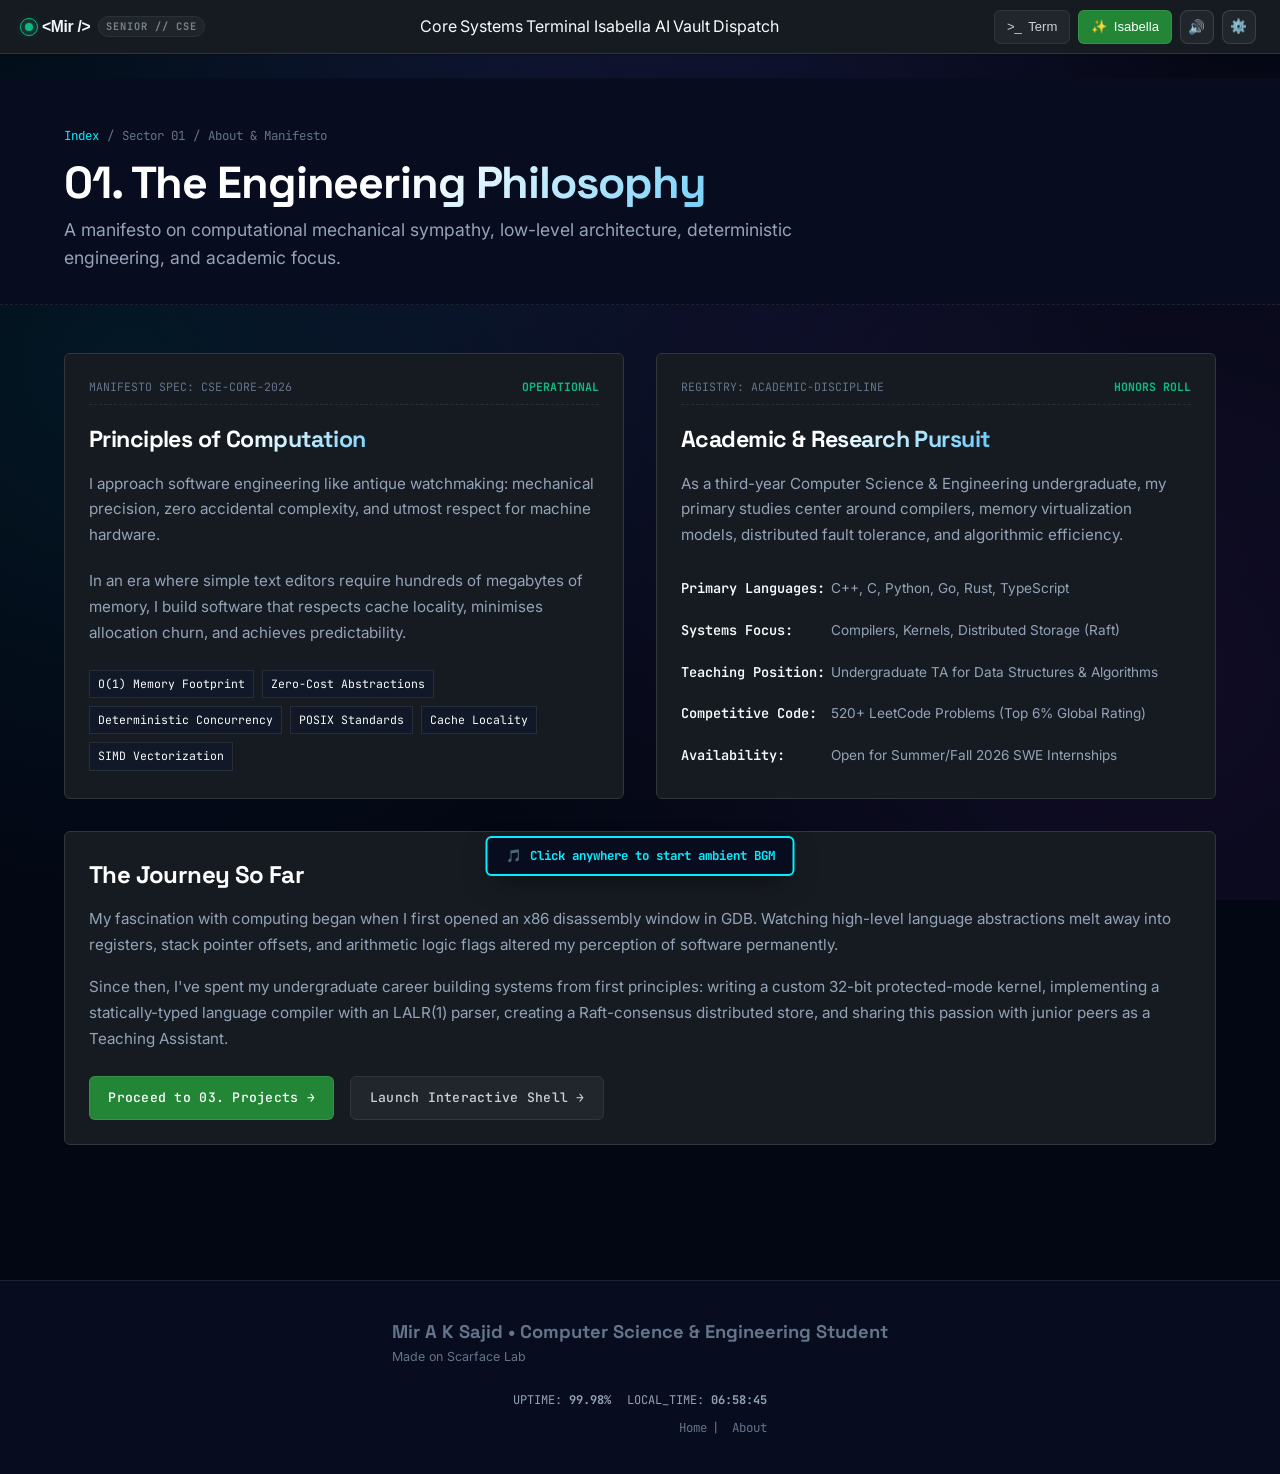
==== commit 2a058588: "feat: transform website into futuristic modular cyber engine with mobile-first layout and streamline" ====
--- a/about.html
+++ b/about.html
@@ -1,5 +1,5 @@
 <!DOCTYPE html>
-<html lang="en" data-theme="modern-dark">
+<html lang="en" data-theme="cyber-futuristic">
 <head>
   <meta charset="UTF-8">
   <meta name="viewport" content="width=device-width, initial-scale=1.0, maximum-scale=1.0, user-scalable=no, viewport-fit=cover">
@@ -30,14 +30,13 @@
         </div>
       </a>
 
-      <nav class="senior-nav-links" id="seniorNavLinks" aria-label="Main Navigation">
-        <a href="index.html" class="senior-nav-link" data-page="home">Home</a>
-        <a href="about.html" class="senior-nav-link active" data-page="about">About</a>
-        <a href="projects.html" class="senior-nav-link" data-page="projects">Projects</a>
-        <a href="skills.html" class="senior-nav-link" data-page="skills">Skills</a>
-        <a href="experience.html" class="senior-nav-link" data-page="experience">Experience</a>
-        <a href="academics.html" class="senior-nav-link" data-page="academics">Academics</a>
-        <a href="contact.html" class="senior-nav-link" data-page="contact">Contact</a>
+            <nav class="senior-nav-links" id="seniorNavLinks" aria-label="Core Navigation">
+        <a href="index.html" class="senior-nav-link${activePage === 'home' ? ' active' : ''}" data-page="home">Core</a>
+        <a href="projects.html" class="senior-nav-link${activePage === 'projects' ? ' active' : ''}" data-page="projects">Systems</a>
+        <a href="terminal.html" class="senior-nav-link${activePage === 'terminal' ? ' active' : ''}" data-page="terminal">Terminal</a>
+        <a href="companion.html" class="senior-nav-link${activePage === 'companion' ? ' active' : ''}" data-page="companion">Isabella AI</a>
+        <a href="hsc.html" class="senior-nav-link${activePage === 'vault' ? ' active' : ''}" data-page="vault">Vault</a>
+        <a href="contact.html" class="senior-nav-link${activePage === 'contact' ? ' active' : ''}" data-page="contact">Dispatch</a>
       </nav>
 
       <div class="senior-nav-actions">
@@ -130,20 +129,21 @@
   </div>
 
   <!-- Fixed Mobile Bottom App Dock -->
+    <!-- Fixed Mobile Bottom App Dock -->
   <nav class="mobile-bottom-dock" id="mobileBottomDock" aria-label="Mobile Navigation Dock">
-    <a href="index.html" class="dock-item" data-page="home">
-      <span class="dock-icon">🏠</span>
-      <span class="dock-label">Home</span>
-    </a>
-    <a href="projects.html" class="dock-item" data-page="projects">
-      <span class="dock-icon">💼</span>
-      <span class="dock-label">Projects</span>
-    </a>
-    <a href="terminal.html" class="dock-item" data-page="terminal">
+    <a href="index.html" class="dock-item${activePage === 'home' ? ' active' : ''}" data-page="home">
+      <span class="dock-icon">⚡</span>
+      <span class="dock-label">Core</span>
+    </a>
+    <a href="projects.html" class="dock-item${activePage === 'projects' ? ' active' : ''}" data-page="projects">
+      <span class="dock-icon">⚙️</span>
+      <span class="dock-label">Systems</span>
+    </a>
+    <a href="terminal.html" class="dock-item${activePage === 'terminal' ? ' active' : ''}" data-page="terminal">
       <span class="dock-icon">&gt;_</span>
-      <span class="dock-label">Terminal</span>
-    </a>
-    <a href="companion.html" class="dock-item" data-page="companion">
+      <span class="dock-label">Shell</span>
+    </a>
+    <a href="companion.html" class="dock-item${activePage === 'companion' ? ' active' : ''}" data-page="companion">
       <span class="dock-icon">🤖</span>
       <span class="dock-label">Isabella</span>
     </a>
--- a/style.css
+++ b/style.css
@@ -1,106 +1,118 @@
 /* ==========================================================================
-   OFFICIAL GITHUB DARK / PRIMER DESIGN SYSTEM SPECIFICATION
-   Full Browser UI Aesthetic Across Entire Platform
+   FUTURISTIC CYBER ENGINE OS (v5.0) — DESIGN SYSTEM & ARCHITECTURE
+   Modular Platform Engine for Future Extension • Mobile-First Responsive HUD
    ========================================================================== */
 
 :root,
 [data-theme],
 [data-theme="modern-dark"],
+[data-theme="github-dark"],
+[data-theme="cyber-futuristic"],
 [data-theme="vintage-parchment"],
-[data-theme="cyber-futuristic"],
 [data-theme="terminal-phosphor"],
 [data-theme="blueprint-cyan"],
 [data-theme="amber-crt"],
 [data-theme="cyber-deck"],
 [data-theme="solarized-dark"] {
-  --theme-name: "github-dark";
+  --theme-name: "cyber-engine";
   
-  /* Official GitHub Dark (Primer) Color Palette */
-  --bg-canvas: #0d1117;
-  --bg-canvas-translucent: rgba(13, 17, 23, 0.96);
-  --bg-surface: #161b22;
-  --bg-card: #161b22;
-  --bg-card-hover: #1c2128;
-  --bg-subtle: #161b22;
-  --bg-glass: #161b22;
-  --bg-terminal: #0a0e14;
-  --bg-overlay: #161b22;
-
-  /* Typography / Foregrounds */
-  --ink-primary: #f0f6fc;
-  --ink-secondary: #8b949e;
-  --ink-muted: #6e7681;
-  --ink-terminal: #3fb950;
-
-  /* GitHub Accents */
-  --accent-blue: #58a6ff;
-  --accent-cyan: #58a6ff;
-  --accent-cyan-hover: #79c0ff;
-  --accent-purple: #bc8cff;
-  --accent-purple-hover: #d2a8ff;
-  --accent-emerald: #3fb950;
-  --accent-green: #238636;
-  --accent-green-hover: #2ea043;
-  --accent-rust: #58a6ff;
-  --accent-rust-hover: #79c0ff;
-  --accent-patina: #3fb950;
-  --accent-amber: #d29922;
-  --accent-violet: #bc8cff;
-  --accent-blueprint: #58a6ff;
-  --accent-pink: #f778ba;
-  --accent-red: #f85149;
-  --accent-orange: #fd8c73;
-
-  /* GitHub Borders */
-  --border-color: #30363d;
-  --border-glass: #30363d;
-  --border-glow: rgba(88, 166, 255, 0.25);
+  /* Cyber Deep Void Canvas & Glass Palette */
+  --bg-canvas: #040714;
+  --bg-canvas-translucent: rgba(4, 7, 20, 0.94);
+  --bg-surface: #070c1e;
+  --bg-card: rgba(10, 17, 40, 0.78);
+  --bg-card-hover: rgba(14, 24, 56, 0.88);
+  --bg-subtle: rgba(15, 23, 50, 0.55);
+  --bg-glass: rgba(8, 14, 34, 0.82);
+  --bg-terminal: #02050e;
+  --bg-overlay: rgba(2, 4, 12, 0.88);
+
+  /* Cyber Foregrounds */
+  --ink-primary: #f8fafc;
+  --ink-secondary: #94a3b8;
+  --ink-muted: #64748b;
+  --ink-terminal: #00f0ff;
+
+  /* Neon Cyber Engine Accents */
+  --accent-cyan: #00f0ff;
+  --accent-cyan-hover: #38bdf8;
+  --accent-cyan-glow: rgba(0, 240, 255, 0.35);
+  --accent-purple: #a855f7;
+  --accent-purple-hover: #c084fc;
+  --accent-purple-glow: rgba(168, 85, 247, 0.35);
+  --accent-emerald: #10b981;
+  --accent-green: #10b981;
+  --accent-green-hover: #34d399;
+  --accent-amber: #f59e0b;
+  --accent-rose: #f43f5e;
+  --accent-blue: #00f0ff;
+  --accent-rust: #00f0ff;
+  --accent-rust-hover: #38bdf8;
+  --accent-patina: #10b981;
+  --accent-violet: #a855f7;
+  --accent-blueprint: #00f0ff;
+  --accent-pink: #ec4899;
+  --accent-red: #ef4444;
+  --accent-orange: #f97316;
+
+  /* Futuristic Glowing Hairline Borders */
+  --border-color: rgba(0, 240, 255, 0.18);
+  --border-glass: rgba(255, 255, 255, 0.1);
+  --border-glow: rgba(0, 240, 255, 0.4);
   --border-width: 1px;
-  --border-dashed: 1px dashed #30363d;
-
-  /* Shadows */
-  --shadow-glass: 0 1px 3px rgba(1, 4, 9, 0.4);
-  --shadow-glass-lg: 0 8px 24px rgba(1, 4, 9, 0.6);
-  --shadow-tactile: 0 1px 3px rgba(1, 4, 9, 0.4);
-  --shadow-tactile-lg: 0 8px 24px rgba(1, 4, 9, 0.6);
-  --shadow-tactile-sm: 0 1px 2px rgba(1, 4, 9, 0.3);
-
-  /* Fonts */
-  --font-display: -apple-system, BlinkMacSystemFont, "Segoe UI", "Noto Sans", Helvetica, Arial, sans-serif;
-  --font-body: -apple-system, BlinkMacSystemFont, "Segoe UI", "Noto Sans", Helvetica, Arial, sans-serif;
-  --font-mono: ui-monospace, SFMono-Regular, "SF Mono", Menlo, Consolas, "Liberation Mono", monospace;
-  --font-serif: -apple-system, BlinkMacSystemFont, "Segoe UI", sans-serif;
-
-  /* Primer Radii */
-  --radius-sm: 4px;
-  --radius-md: 6px;
-  --radius-lg: 6px;
+  --border-dashed: 1px dashed rgba(0, 240, 255, 0.25);
+
+  /* Futuristic Cyber Shadows */
+  --shadow-glass: 0 8px 32px rgba(0, 0, 0, 0.65), 0 0 16px rgba(0, 240, 255, 0.06);
+  --shadow-glass-lg: 0 16px 48px rgba(0, 0, 0, 0.8), 0 0 28px rgba(0, 240, 255, 0.12);
+  --shadow-tactile: 0 6px 20px rgba(0, 0, 0, 0.5), 0 0 12px rgba(0, 240, 255, 0.08);
+  --shadow-tactile-lg: 0 16px 40px rgba(0, 0, 0, 0.75), 0 0 25px rgba(0, 240, 255, 0.15);
+  --shadow-tactile-sm: 0 2px 8px rgba(0, 0, 0, 0.4);
+
+  /* Typography */
+  --font-display: 'Space Grotesk', -apple-system, BlinkMacSystemFont, "Segoe UI", sans-serif;
+  --font-body: 'Inter', -apple-system, BlinkMacSystemFont, "Segoe UI", sans-serif;
+  --font-mono: 'JetBrains Mono', ui-monospace, SFMono-Regular, "SF Mono", Menlo, Consolas, monospace;
+  --font-serif: 'Space Grotesk', -apple-system, sans-serif;
+  --font-bengali: 'Hind Siliguri', sans-serif;
+
+  /* Crisp Cyber Radii (No round bubbles or circles) */
+  --radius-sm: 6px;
+  --radius-md: 10px;
+  --radius-lg: 14px;
   --radius-full: 9999px;
-  --radius-badge: 2em;
-
-  --theme-glow: none;
-  --theme-glow-accent: none;
-  --bg-pattern: none;
-  --bg-pattern-size: 0;
+  --radius-badge: 6px;
+
+  --theme-glow: 0 0 24px rgba(0, 240, 255, 0.15);
+  --theme-glow-accent: 0 0 24px rgba(168, 85, 247, 0.2);
+  --bg-pattern: radial-gradient(rgba(0, 240, 255, 0.07) 1px, transparent 1px);
+  --bg-pattern-size: 24px 24px;
 }
 
 html {
   scroll-behavior: smooth;
   font-size: 16px;
-  background-color: #0d1117;
+  background-color: var(--bg-canvas);
+  color-scheme: dark;
 }
 
 body,
 .vintage-body,
 .modern-body {
-  background-color: #0d1117 !important;
-  background-image: none !important;
-  color: #f0f6fc !important;
+  background-color: var(--bg-canvas) !important;
+  background-image: 
+    radial-gradient(circle at 15% 10%, rgba(0, 240, 255, 0.06) 0%, transparent 45%),
+    radial-gradient(circle at 85% 25%, rgba(168, 85, 247, 0.06) 0%, transparent 50%),
+    radial-gradient(circle at 50% 85%, rgba(16, 185, 129, 0.04) 0%, transparent 50%),
+    linear-gradient(to bottom, #040714 0%, #060b1e 50%, #030612 100%) !important;
+  background-attachment: fixed !important;
+  color: var(--ink-primary) !important;
   font-family: var(--font-body) !important;
   min-height: 100vh !important;
   margin: 0 !important;
   overflow-x: hidden !important;
   -webkit-font-smoothing: antialiased !important;
+  -moz-osx-font-smoothing: grayscale !important;
 }
 
 body.vintage-body::before,
@@ -111,134 +123,30 @@
   display: none !important;
 }
 
-/* Floating Glassmorphic Pill Header */
-.vintage-header,
-.modern-header {
+/* ==========================================================================
+   STREAMLINED CYBER ENGINE FLOATING NAVBAR (CORE PAGES ONLY)
+   ========================================================================== */
+
+.senior-navbar {
   position: sticky !important;
-  top: 14px !important;
+  top: 12px !important;
   z-index: 1000 !important;
-  margin: 0.75rem auto 1.5rem !important;
+  margin: 0.65rem auto 1.25rem !important;
   max-width: 1220px !important;
   width: 95% !important;
-  background: rgba(8, 12, 28, 0.78) !important;
-  backdrop-filter: blur(20px) !important;
-  -webkit-backdrop-filter: blur(20px) !important;
-  border: 1px solid rgba(255, 255, 255, 0.1) !important;
-  border-radius: 12px !important;
-  box-shadow: 0 10px 35px rgba(0, 0, 0, 0.6), 0 0 25px rgba(0, 240, 255, 0.08) !important;
-  padding: 0.4rem 1.25rem !important;
-  transition: all 0.3s ease !important;
-}
-
-.vintage-header:hover,
-.modern-header:hover {
-  border-color: rgba(0, 240, 255, 0.25) !important;
-  box-shadow: 0 12px 40px rgba(0, 0, 0, 0.7), 0 0 30px rgba(0, 240, 255, 0.12) !important;
-}
-
-.header-container {
-  display: flex !important;
-  justify-content: space-between !important;
-  align-items: center !important;
-}
-
-.brand-link {
-  font-family: 'Space Grotesk', sans-serif !important;
-  font-weight: 700 !important;
-  color: #f8fafc !important;
-  letter-spacing: 0.04em !important;
-  text-decoration: none !important;
-  display: flex !important;
-  align-items: center !important;
-  gap: 2px !important;
-}
-
-.brand-bracket {
-  color: #00f0ff !important;
-  font-family: var(--font-mono) !important;
-}
-
-.brand-text {
-  background: linear-gradient(135deg, #ffffff 40%, #00f0ff 100%) !important;
-  -webkit-background-clip: text !important;
-  -webkit-text-fill-color: transparent !important;
-}
-
-.status-pill {
-  display: inline-flex !important;
-  align-items: center !important;
-  gap: 0.4rem !important;
-  padding: 0.2rem 0.65rem !important;
-  border-radius: 6px !important;
-  background: rgba(16, 185, 129, 0.1) !important;
-  border: 1px solid rgba(16, 185, 129, 0.25) !important;
-  font-family: var(--font-mono) !important;
-  font-size: 0.68rem !important;
-  color: #10b981 !important;
-}
-
-.nav-links {
-  display: flex !important;
-  align-items: center !important;
-  gap: 0.25rem !important;
-}
-
-.nav-item {
-  font-family: var(--font-mono) !important;
-  font-size: 0.76rem !important;
-  color: #94a3b8 !important;
-  text-decoration: none !important;
-  padding: 0.4rem 0.75rem !important;
-  border-radius: 6px !important;
-  transition: all 0.2s ease !important;
-  display: inline-flex !important;
-  align-items: center !important;
-  gap: 0.35rem !important;
-}
-
-.nav-item span {
-  color: #00f0ff !important;
-  opacity: 0.7 !important;
-}
-
-.nav-item:hover {
-  color: #f8fafc !important;
-  background: rgba(255, 255, 255, 0.08) !important;
-  transform: translateY(-1px) !important;
-}
-
-.nav-item.active {
-  color: #ffffff !important;
-  background: rgba(0, 240, 255, 0.12) !important;
-  border: 1px solid rgba(0, 240, 255, 0.3) !important;
-  box-shadow: 0 0 15px rgba(0, 240, 255, 0.2) !important;
-}
-
-/* ==========================================================================
-   SENIOR DEVELOPER FLOATING COMMAND NAVBAR & MOBILE DOCK ARCHITECTURE
-   ========================================================================== */
-
-/* Universal Header Container */
-.senior-navbar {
-  position: sticky !important;
-  top: 14px !important;
-  z-index: 1000 !important;
-  margin: 0.75rem auto 1.5rem !important;
-  max-width: 1240px !important;
-  width: 95% !important;
-  background: rgba(8, 12, 28, 0.85) !important;
+  background: rgba(7, 12, 30, 0.85) !important;
   backdrop-filter: blur(24px) !important;
   -webkit-backdrop-filter: blur(24px) !important;
-  border: 1px solid rgba(255, 255, 255, 0.12) !important;
+  border: 1px solid rgba(0, 240, 255, 0.22) !important;
   border-radius: 12px !important;
-  box-shadow: 0 12px 40px rgba(0, 0, 0, 0.65), 0 0 25px rgba(0, 240, 255, 0.08) !important;
-  padding: 0.45rem 1.25rem !important;
-  transition: all 0.3s cubic-bezier(0.16, 1, 0.3, 1) !important;
+  box-shadow: 0 12px 35px rgba(0, 0, 0, 0.7), 0 0 25px rgba(0, 240, 255, 0.1) !important;
+  padding: 0.4rem 1.15rem !important;
+  transition: all 0.25s cubic-bezier(0.16, 1, 0.3, 1) !important;
 }
 
 .senior-navbar:hover {
-  border-color: rgba(0, 240, 255, 0.3) !important;
-  box-shadow: 0 16px 45px rgba(0, 0, 0, 0.75), 0 0 35px rgba(0, 240, 255, 0.15) !important;
+  border-color: rgba(0, 240, 255, 0.4) !important;
+  box-shadow: 0 16px 45px rgba(0, 0, 0, 0.8), 0 0 35px rgba(0, 240, 255, 0.18) !important;
 }
 
 .senior-nav-container {
@@ -248,7 +156,7 @@
   gap: 1rem !important;
 }
 
-/* Brand Identity */
+/* Brand Identity: <Mir /> */
 .senior-brand {
   display: inline-flex !important;
   align-items: center !important;
@@ -293,7 +201,7 @@
 }
 
 .brand-name {
-  font-family: var(--font-display, 'Space Grotesk', sans-serif) !important;
+  font-family: var(--font-display) !important;
   font-size: 1.05rem !important;
   font-weight: 800 !important;
   letter-spacing: -0.02em !important;
@@ -304,45 +212,50 @@
 }
 
 .brand-tag {
-  font-family: var(--font-mono, monospace) !important;
+  font-family: var(--font-mono) !important;
   font-size: 0.6rem !important;
   font-weight: 700 !important;
   letter-spacing: 0.1em !important;
-  color: #94a3b8 !important;
-}
-
-/* Desktop Links */
+  color: #00f0ff !important;
+  opacity: 0.85 !important;
+}
+
+/* Streamlined Necessary Nav Links */
 .senior-nav-links {
   display: flex !important;
   align-items: center !important;
-  gap: 0.2rem !important;
+  gap: 0.25rem !important;
 }
 
 .senior-nav-link {
-  font-family: var(--font-mono, monospace) !important;
+  font-family: var(--font-mono) !important;
   font-size: 0.78rem !important;
   color: #94a3b8 !important;
   text-decoration: none !important;
-  padding: 0.45rem 0.85rem !important;
-  border-radius: 6px !important;
+  padding: 0.4rem 0.8rem !important;
+  border-radius: 8px !important;
   transition: all 0.2s ease !important;
   position: relative !important;
+  display: inline-flex !important;
+  align-items: center !important;
+  gap: 0.35rem !important;
 }
 
 .senior-nav-link:hover {
   color: #ffffff !important;
-  background: rgba(255, 255, 255, 0.08) !important;
+  background: rgba(0, 240, 255, 0.08) !important;
+  border-color: rgba(0, 240, 255, 0.2) !important;
 }
 
 .senior-nav-link.active {
   color: #00f0ff !important;
   background: rgba(0, 240, 255, 0.12) !important;
   border: 1px solid rgba(0, 240, 255, 0.35) !important;
-  box-shadow: 0 0 16px rgba(0, 240, 255, 0.25) !important;
+  box-shadow: 0 0 16px rgba(0, 240, 255, 0.22) !important;
   font-weight: 600 !important;
 }
 
-/* Senior Nav Actions Hub */
+/* Action Hub in Navbar */
 .senior-nav-actions {
   display: flex !important;
   align-items: center !important;
@@ -355,8 +268,8 @@
   align-items: center !important;
   gap: 0.4rem !important;
   padding: 0.35rem 0.75rem !important;
-  border-radius: 6px !important;
-  font-family: var(--font-mono, monospace) !important;
+  border-radius: 8px !important;
+  font-family: var(--font-mono) !important;
   font-size: 0.75rem !important;
   font-weight: 700 !important;
   text-decoration: none !important;
@@ -418,9 +331,9 @@
   width: 38px !important;
   height: 38px !important;
   padding: 8px !important;
-  background: rgba(255, 255, 255, 0.06) !important;
-  border: 1px solid rgba(255, 255, 255, 0.14) !important;
-  border-radius: 10px !important;
+  background: rgba(0, 240, 255, 0.08) !important;
+  border: 1px solid rgba(0, 240, 255, 0.3) !important;
+  border-radius: 8px !important;
   cursor: pointer !important;
   z-index: 10002 !important;
 }
@@ -443,7 +356,10 @@
   transform: translateY(-7px) rotate(-45deg) !important;
 }
 
-/* FIXED MOBILE BOTTOM APP DOCK */
+/* ==========================================================================
+   MOBILE-FIRST TACTILE BOTTOM ENGINE DOCK (STICKY ON MOBILE)
+   ========================================================================== */
+
 .mobile-bottom-dock {
   display: none !important;
   position: fixed !important;
@@ -451,11 +367,11 @@
   left: 0 !important;
   right: 0 !important;
   z-index: 9999 !important;
-  background: rgba(8, 12, 28, 0.94) !important;
-  backdrop-filter: blur(24px) !important;
-  -webkit-backdrop-filter: blur(24px) !important;
-  border-top: 1px solid rgba(255, 255, 255, 0.12) !important;
-  box-shadow: 0 -10px 30px rgba(0, 0, 0, 0.7), 0 0 20px rgba(0, 240, 255, 0.08) !important;
+  background: rgba(5, 9, 24, 0.96) !important;
+  backdrop-filter: blur(28px) !important;
+  -webkit-backdrop-filter: blur(28px) !important;
+  border-top: 1px solid rgba(0, 240, 255, 0.25) !important;
+  box-shadow: 0 -10px 30px rgba(0, 0, 0, 0.8), 0 0 25px rgba(0, 240, 255, 0.12) !important;
   padding: 0.45rem 0.5rem calc(0.45rem + env(safe-area-inset-bottom, 0px)) !important;
   justify-content: space-around !important;
   align-items: center !important;
@@ -467,15 +383,15 @@
   align-items: center !important;
   justify-content: center !important;
   gap: 3px !important;
-  padding: 0.35rem 0.65rem !important;
+  padding: 0.35rem 0.55rem !important;
   min-width: 58px !important;
-  min-height: 44px !important;
-  border-radius: 12px !important;
+  min-height: 46px !important;
+  border-radius: 10px !important;
   text-decoration: none !important;
   color: #94a3b8 !important;
   transition: all 0.2s ease !important;
   background: transparent !important;
-  border: none !important;
+  border: 1px solid transparent !important;
   cursor: pointer !important;
   -webkit-tap-highlight-color: transparent !important;
 }
@@ -487,11 +403,12 @@
 }
 
 .dock-label {
-  font-family: var(--font-mono, monospace) !important;
+  font-family: var(--font-mono) !important;
   font-size: 0.62rem !important;
-  font-weight: 600 !important;
-  letter-spacing: 0.02em !important;
+  font-weight: 700 !important;
+  letter-spacing: 0.04em !important;
   line-height: 1 !important;
+  text-transform: uppercase !important;
 }
 
 .dock-item:active {
@@ -501,7 +418,8 @@
 .dock-item.active {
   color: #00f0ff !important;
   background: rgba(0, 240, 255, 0.12) !important;
-  border: 1px solid rgba(0, 240, 255, 0.25) !important;
+  border: 1px solid rgba(0, 240, 255, 0.35) !important;
+  box-shadow: 0 0 16px rgba(0, 240, 255, 0.25) !important;
 }
 
 .dock-item.active .dock-icon {
@@ -509,7 +427,10 @@
   filter: drop-shadow(0 0 8px rgba(0, 240, 255, 0.8)) !important;
 }
 
-/* FULL-SCREEN MOBILE SLIDE-OVER DRAWER SHEET */
+/* ==========================================================================
+   MOBILE FULL-SCREEN HUD SLIDE-OVER DRAWER SHEET
+   ========================================================================== */
+
 .mobile-drawer-sheet {
   position: fixed !important;
   inset: 0 !important;
@@ -529,9 +450,9 @@
 .mobile-drawer-backdrop {
   position: absolute !important;
   inset: 0 !important;
-  background: rgba(3, 7, 18, 0.8) !important;
-  backdrop-filter: blur(12px) !important;
-  -webkit-backdrop-filter: blur(12px) !important;
+  background: rgba(2, 4, 12, 0.85) !important;
+  backdrop-filter: blur(14px) !important;
+  -webkit-backdrop-filter: blur(14px) !important;
 }
 
 .mobile-drawer-content {
@@ -539,13 +460,13 @@
   bottom: 0 !important;
   left: 0 !important;
   right: 0 !important;
-  max-height: 85vh !important;
-  background: rgba(10, 15, 32, 0.96) !important;
-  backdrop-filter: blur(28px) !important;
-  -webkit-backdrop-filter: blur(28px) !important;
-  border-top: 1px solid rgba(0, 240, 255, 0.3) !important;
-  border-radius: 24px 24px 0 0 !important;
-  box-shadow: 0 -20px 60px rgba(0, 0, 0, 0.9), 0 0 30px rgba(0, 240, 255, 0.15) !important;
+  max-height: 88vh !important;
+  background: rgba(8, 14, 32, 0.98) !important;
+  backdrop-filter: blur(30px) !important;
+  -webkit-backdrop-filter: blur(30px) !important;
+  border-top: 1px solid rgba(0, 240, 255, 0.35) !important;
+  border-radius: 20px 20px 0 0 !important;
+  box-shadow: 0 -20px 60px rgba(0, 0, 0, 0.95), 0 0 35px rgba(0, 240, 255, 0.2) !important;
   display: flex !important;
   flex-direction: column !important;
   transform: translateY(100%) !important;
@@ -562,7 +483,7 @@
   justify-content: space-between !important;
   align-items: center !important;
   padding: 1.15rem 1.25rem 0.85rem !important;
-  border-bottom: 1px solid rgba(255, 255, 255, 0.08) !important;
+  border-bottom: 1px solid rgba(0, 240, 255, 0.15) !important;
 }
 
 .mobile-drawer-brand {
@@ -572,8 +493,8 @@
 }
 
 .mobile-drawer-brand .brand-code {
-  font-family: var(--font-display, sans-serif) !important;
-  font-size: 1.1rem !important;
+  font-family: var(--font-display) !important;
+  font-size: 1.15rem !important;
   font-weight: 800 !important;
   color: #00f0ff !important;
 }
@@ -585,9 +506,9 @@
   padding: 0.2rem 0.55rem !important;
   border-radius: 6px !important;
   background: rgba(16, 185, 129, 0.12) !important;
-  border: 1px solid rgba(16, 185, 129, 0.3) !important;
+  border: 1px solid rgba(16, 185, 129, 0.35) !important;
   color: #10b981 !important;
-  font-family: var(--font-mono, monospace) !important;
+  font-family: var(--font-mono) !important;
   font-size: 0.65rem !important;
   font-weight: 700 !important;
 }
@@ -606,7 +527,7 @@
   color: #94a3b8 !important;
   width: 32px !important;
   height: 32px !important;
-  border-radius: 50% !important;
+  border-radius: 8px !important;
   display: flex !important;
   align-items: center !important;
   justify-content: center !important;
@@ -617,7 +538,8 @@
 
 .mobile-drawer-close:hover {
   color: #ffffff !important;
-  background: rgba(255, 255, 255, 0.15) !important;
+  background: rgba(0, 240, 255, 0.2) !important;
+  border-color: #00f0ff !important;
 }
 
 .mobile-drawer-body {
@@ -635,7 +557,7 @@
 }
 
 .drawer-group-label {
-  font-family: var(--font-mono, monospace) !important;
+  font-family: var(--font-mono) !important;
   font-size: 0.65rem !important;
   font-weight: 800 !important;
   letter-spacing: 0.12em !important;
@@ -653,14 +575,14 @@
   display: flex !important;
   align-items: center !important;
   gap: 0.5rem !important;
-  padding: 0.6rem 0.85rem !important;
+  padding: 0.65rem 0.85rem !important;
   background: rgba(255, 255, 255, 0.04) !important;
-  border: 1px solid rgba(255, 255, 255, 0.08) !important;
-  border-radius: 12px !important;
+  border: 1px solid rgba(0, 240, 255, 0.12) !important;
+  border-radius: 8px !important;
   text-decoration: none !important;
   color: #f8fafc !important;
-  font-family: var(--font-body, sans-serif) !important;
-  font-size: 0.8rem !important;
+  font-family: var(--font-body) !important;
+  font-size: 0.82rem !important;
   font-weight: 500 !important;
   transition: all 0.2s ease !important;
 }
@@ -668,12 +590,12 @@
 .drawer-link-item:hover,
 .drawer-link-item:active {
   background: rgba(0, 240, 255, 0.12) !important;
-  border-color: rgba(0, 240, 255, 0.35) !important;
+  border-color: rgba(0, 240, 255, 0.4) !important;
   color: #00f0ff !important;
 }
 
 .drawer-link-item .link-num {
-  font-family: var(--font-mono, monospace) !important;
+  font-family: var(--font-mono) !important;
   font-size: 0.7rem !important;
   color: #00f0ff !important;
   opacity: 0.8 !important;
@@ -690,7 +612,7 @@
   align-items: center !important;
   gap: 0.75rem !important;
   padding: 0.75rem 0.85rem !important;
-  border-radius: 14px !important;
+  border-radius: 10px !important;
   text-decoration: none !important;
   transition: all 0.25s ease !important;
 }
@@ -701,7 +623,7 @@
 }
 
 .term-feature .feature-icon {
-  font-family: var(--font-mono, monospace) !important;
+  font-family: var(--font-mono) !important;
   font-size: 1.1rem !important;
   color: #00f0ff !important;
   font-weight: 800 !important;
@@ -722,27 +644,27 @@
 }
 
 .feature-title {
-  font-family: var(--font-display, sans-serif) !important;
+  font-family: var(--font-display) !important;
   font-size: 0.82rem !important;
   font-weight: 700 !important;
   color: #ffffff !important;
 }
 
 .feature-sub {
-  font-family: var(--font-mono, monospace) !important;
+  font-family: var(--font-mono) !important;
   font-size: 0.64rem !important;
   color: #94a3b8 !important;
 }
 
 .drawer-telemetry-box {
-  background: rgba(0, 0, 0, 0.4) !important;
-  border: 1px solid rgba(255, 255, 255, 0.08) !important;
-  border-radius: 12px !important;
+  background: rgba(2, 5, 16, 0.7) !important;
+  border: 1px solid rgba(0, 240, 255, 0.18) !important;
+  border-radius: 8px !important;
   padding: 0.75rem 1rem !important;
   display: flex !important;
   flex-direction: column !important;
   gap: 0.35rem !important;
-  font-family: var(--font-mono, monospace) !important;
+  font-family: var(--font-mono) !important;
   font-size: 0.68rem !important;
 }
 
@@ -757,164 +679,72 @@
   color: #00f0ff !important;
 }
 
-/* Clean Companion Header & Suggestions (No 3-Dots) */
-.companion-clean-actions {
+/* ==========================================================================
+   FUTURISTIC MODULAR ENGINE OS CARD & SUBSYSTEM COMPONENTS
+   Designed for Infinite Future Extensions & Clean Slotting
+   ========================================================================== */
+
+/* The Engine Module Box (Extensible Chassis) */
+.engine-module {
+  background: rgba(10, 16, 38, 0.75) !important;
+  backdrop-filter: blur(20px) !important;
+  -webkit-backdrop-filter: blur(20px) !important;
+  border: 1px solid rgba(0, 240, 255, 0.18) !important;
+  border-radius: 12px !important;
+  padding: 1.25rem 1.5rem !important;
+  margin-bottom: 1.5rem !important;
+  position: relative !important;
+  box-shadow: 0 10px 30px rgba(0, 0, 0, 0.6) !important;
+  transition: all 0.25s ease !important;
+}
+
+.engine-module:hover {
+  border-color: rgba(0, 240, 255, 0.35) !important;
+  box-shadow: 0 14px 40px rgba(0, 0, 0, 0.7), 0 0 25px rgba(0, 240, 255, 0.12) !important;
+}
+
+.engine-module-header {
   display: flex !important;
+  justify-content: space-between !important;
   align-items: center !important;
-  gap: 0.5rem !important;
-}
-
-.companion-action-pill {
+  border-bottom: 1px solid rgba(0, 240, 255, 0.12) !important;
+  padding-bottom: 0.85rem !important;
+  margin-bottom: 1.25rem !important;
+  flex-wrap: wrap !important;
+  gap: 0.75rem !important;
+}
+
+.engine-module-tag {
+  display: inline-flex !important;
+  align-items: center !important;
+  gap: 0.45rem !important;
+  font-family: var(--font-mono) !important;
+  font-size: 0.72rem !important;
+  font-weight: 700 !important;
+  color: #00f0ff !important;
+  text-transform: uppercase !important;
+  letter-spacing: 0.08em !important;
+}
+
+.engine-module-title {
+  font-family: var(--font-display) !important;
+  font-size: 1.25rem !important;
+  font-weight: 700 !important;
+  color: #ffffff !important;
+  margin: 0 !important;
+}
+
+.engine-module-status {
   display: inline-flex !important;
   align-items: center !important;
   gap: 0.35rem !important;
-  padding: 0.35rem 0.75rem !important;
-  border-radius: 6px !important;
-  background: rgba(255, 255, 255, 0.06) !important;
-  border: 1px solid rgba(255, 255, 255, 0.12) !important;
-  color: #f8fafc !important;
-  font-family: var(--font-mono, monospace) !important;
-  font-size: 0.72rem !important;
-  font-weight: 600 !important;
-  cursor: pointer !important;
-  text-decoration: none !important;
-  transition: all 0.2s ease !important;
-}
-
-.companion-action-pill:hover {
-  background: rgba(255, 255, 255, 0.14) !important;
-  border-color: rgba(0, 240, 255, 0.4) !important;
-  color: #00f0ff !important;
-}
-
-.companion-model-badge {
-  display: inline-flex !important;
-  align-items: center !important;
-  gap: 0.35rem !important;
-  padding: 0.25rem 0.65rem !important;
-  border-radius: 6px !important;
-  background: rgba(0, 240, 255, 0.1) !important;
-  border: 1px solid rgba(0, 240, 255, 0.3) !important;
-  color: #00f0ff !important;
-  font-family: var(--font-mono, monospace) !important;
+  font-family: var(--font-mono) !important;
   font-size: 0.68rem !important;
-  font-weight: 700 !important;
-}
-
-/* Prompt Suggestions Chips */
-.companion-suggestions-bar {
-  display: flex !important;
-  align-items: center !important;
-  gap: 0.5rem !important;
-  overflow-x: auto !important;
-  padding: 0.5rem 1rem !important;
-  scrollbar-width: none !important;
-}
-
-.companion-suggestions-bar::-webkit-scrollbar {
-  display: none !important;
-}
-
-.companion-suggestion-chip {
-  flex-shrink: 0 !important;
-  padding: 0.35rem 0.85rem !important;
-  border-radius: 6px !important;
-  background: rgba(15, 23, 42, 0.85) !important;
-  border: 1px solid rgba(255, 255, 255, 0.12) !important;
-  color: #cbd5e1 !important;
-  font-family: var(--font-mono, monospace) !important;
-  font-size: 0.72rem !important;
-  cursor: pointer !important;
-  transition: all 0.2s ease !important;
-  white-space: nowrap !important;
-}
-
-.companion-suggestion-chip:hover {
-  background: rgba(0, 240, 255, 0.12) !important;
-  border-color: rgba(0, 240, 255, 0.35) !important;
-  color: #00f0ff !important;
-  transform: translateY(-1px) !important;
-}
-
-/* RESPONSIVE MEDIA QUERIES FOR MOBILE BROWSER PERFECTION */
-@media (max-width: 768px) {
-  .senior-navbar {
-    top: 0 !important;
-    margin: 0 !important;
-    width: 100% !important;
-    max-width: 100% !important;
-    border-radius: 0 0 16px 16px !important;
-    padding: 0.65rem 1rem !important;
-    border-top: none !important;
-  }
-
-  .senior-nav-links {
-    display: none !important;
-  }
-
-  .mobile-menu-trigger {
-    display: flex !important;
-  }
-
-  .terminal-pill,
-  .ai-pill {
-    display: none !important;
-  }
-
-  .mobile-bottom-dock {
-    display: flex !important;
-  }
-
-  /* Safe Area Padding for Mobile Body */
-  body,
-  .modern-body,
-  .vintage-body {
-    padding-bottom: calc(5.2rem + env(safe-area-inset-bottom, 0px)) !important;
-  }
-
-  .drawer-links-grid {
-    grid-template-columns: 1fr !important;
-  }
-
-  .drawer-featured-grid {
-    grid-template-columns: 1fr !important;
-  }
-
-  /* Universal Mobile Layout Adjustments */
-  .grid,
-  .projects-grid,
-  .skills-grid,
-  .academic-grid,
-  .experience-grid,
-  .form-grid-2 {
-    grid-template-columns: 1fr !important;
-  }
-
-  /* Prevent iOS auto-zoom on inputs & enforce touch usability */
-  input, select, textarea {
-    font-size: 16px !important;
-  }
-
-  /* Mobile optimization for floating badges & hero visual */
-  .hero-visual {
-    display: flex !important;
-    flex-direction: column !important;
-    align-items: center !important;
-    max-width: 100% !important;
-    margin: 1.5rem auto 0 !important;
-  }
-
-  .hero-visual .floating-prop {
-    position: relative !important;
-    top: auto !important;
-    bottom: auto !important;
-    left: auto !important;
-    right: auto !important;
-    display: inline-flex !important;
-    margin: 4px 6px !important;
-    animation: none !important;
-    transform: none !important;
-  }
+  padding: 0.2rem 0.55rem !important;
+  border-radius: 4px !important;
+  background: rgba(16, 185, 129, 0.12) !important;
+  border: 1px solid rgba(16, 185, 129, 0.3) !important;
+  color: #10b981 !important;
 }
 
 /* Glassmorphism Cards: Clean, Translucent, Glowing Borders */
@@ -928,14 +758,14 @@
 .experience-card,
 .hsc-subject-card,
 .hsc-resource-card {
-  background: rgba(13, 20, 38, 0.65) !important;
-  backdrop-filter: blur(16px) !important;
-  -webkit-backdrop-filter: blur(16px) !important;
-  border: 1px solid rgba(255, 255, 255, 0.08) !important;
-  border-radius: 20px !important;
-  box-shadow: 0 10px 30px rgba(0, 0, 0, 0.5) !important;
+  background: rgba(10, 16, 38, 0.75) !important;
+  backdrop-filter: blur(18px) !important;
+  -webkit-backdrop-filter: blur(18px) !important;
+  border: 1px solid rgba(0, 240, 255, 0.16) !important;
+  border-radius: 12px !important;
+  box-shadow: 0 8px 24px rgba(0, 0, 0, 0.55) !important;
   color: #f8fafc !important;
-  transition: transform 0.25s cubic-bezier(0.16, 1, 0.3, 1), border-color 0.25s ease, box-shadow 0.25s ease !important;
+  transition: transform 0.2s cubic-bezier(0.16, 1, 0.3, 1), border-color 0.2s ease, box-shadow 0.2s ease !important;
 }
 
 .vintage-card:hover,
@@ -948,56 +778,62 @@
 .experience-card:hover,
 .hsc-subject-card:hover,
 .hsc-resource-card:hover {
-  transform: translateY(-4px) !important;
-  border-color: rgba(0, 240, 255, 0.35) !important;
-  box-shadow: 0 20px 45px rgba(0, 0, 0, 0.7), 0 0 25px rgba(0, 240, 255, 0.15) !important;
-}
-
-/* Buttons: Modern Pills with Gradient & Glow */
+  transform: translateY(-3px) !important;
+  border-color: rgba(0, 240, 255, 0.4) !important;
+  box-shadow: 0 16px 40px rgba(0, 0, 0, 0.75), 0 0 25px rgba(0, 240, 255, 0.16) !important;
+}
+
+/* Cyber Buttons */
 .vintage-btn,
 .modern-btn,
-.btn {
+.btn,
+.cyber-btn {
   display: inline-flex !important;
   align-items: center !important;
   justify-content: center !important;
   gap: 0.5rem !important;
   font-family: var(--font-mono) !important;
-  font-size: 0.85rem !important;
-  font-weight: 600 !important;
-  padding: 0.65rem 1.25rem !important;
+  font-size: 0.82rem !important;
+  font-weight: 700 !important;
+  padding: 0.65rem 1.15rem !important;
   border-radius: 8px !important;
   text-decoration: none !important;
   cursor: pointer !important;
   transition: all 0.2s cubic-bezier(0.16, 1, 0.3, 1) !important;
   border: 1px solid transparent !important;
   line-height: 1.2 !important;
+  min-height: 44px !important;
 }
 
 .vintage-btn.btn-primary,
-.modern-btn.btn-primary {
-  background: linear-gradient(135deg, #00f0ff, #a855f7) !important;
+.modern-btn.btn-primary,
+.cyber-btn-primary {
+  background: linear-gradient(135deg, #00f0ff 0%, #a855f7 100%) !important;
   color: #030712 !important;
   border: none !important;
-  box-shadow: 0 4px 18px rgba(0, 240, 255, 0.3) !important;
+  box-shadow: 0 4px 18px rgba(0, 240, 255, 0.35) !important;
 }
 
 .vintage-btn.btn-primary:hover,
-.modern-btn.btn-primary:hover {
+.modern-btn.btn-primary:hover,
+.cyber-btn-primary:hover {
   transform: translateY(-2px) !important;
-  box-shadow: 0 6px 25px rgba(0, 240, 255, 0.5) !important;
+  box-shadow: 0 6px 25px rgba(0, 240, 255, 0.55) !important;
   filter: brightness(1.1) !important;
 }
 
 .vintage-btn.btn-secondary,
-.modern-btn.btn-secondary {
-  background: rgba(255, 255, 255, 0.08) !important;
+.modern-btn.btn-secondary,
+.cyber-btn-secondary {
+  background: rgba(0, 240, 255, 0.08) !important;
   color: #f8fafc !important;
-  border: 1px solid rgba(255, 255, 255, 0.15) !important;
+  border: 1px solid rgba(0, 240, 255, 0.25) !important;
 }
 
 .vintage-btn.btn-secondary:hover,
-.modern-btn.btn-secondary:hover {
-  background: rgba(255, 255, 255, 0.14) !important;
+.modern-btn.btn-secondary:hover,
+.cyber-btn-secondary:hover {
+  background: rgba(0, 240, 255, 0.16) !important;
   border-color: #00f0ff !important;
   color: #00f0ff !important;
   transform: translateY(-2px) !important;
@@ -1007,34 +843,29 @@
 .modern-btn.btn-outline {
   background: transparent !important;
   color: #94a3b8 !important;
-  border: 1px solid rgba(255, 255, 255, 0.12) !important;
+  border: 1px solid rgba(255, 255, 255, 0.14) !important;
 }
 
 .vintage-btn.btn-outline:hover,
 .modern-btn.btn-outline:hover {
-  color: #f8fafc !important;
-  border-color: rgba(255, 255, 255, 0.35) !important;
+  color: #00f0ff !important;
+  border-color: rgba(0, 240, 255, 0.4) !important;
   transform: translateY(-2px) !important;
 }
 
 .vintage-btn.btn-sm,
 .modern-btn.btn-sm {
-  padding: 0.35rem 0.85rem !important;
-  font-size: 0.75rem !important;
-}
-
-.btn-icon {
-  width: 36px !important;
-  height: 36px !important;
-  padding: 0 !important;
-  border-radius: 8px !important;
-}
-
-/* Badges & Tags */
+  padding: 0.35rem 0.75rem !important;
+  font-size: 0.72rem !important;
+  min-height: 36px !important;
+}
+
+/* Cyber Chips & Badges */
 .vintage-tag,
 .modern-tag,
 .vintage-stamp-badge,
-.scarface-badge {
+.scarface-badge,
+.cyber-chip {
   border-radius: 6px !important;
   background: rgba(0, 240, 255, 0.08) !important;
   border: 1px solid rgba(0, 240, 255, 0.25) !important;
@@ -1048,32 +879,6 @@
   gap: 0.35rem !important;
 }
 
-/* Modern Typography */
-h1, h2, h3, h4, .page-title, .section-title, .hero-name {
-  font-family: 'Space Grotesk', -apple-system, sans-serif !important;
-  color: #f8fafc !important;
-  letter-spacing: -0.02em !important;
-}
-
-.hero-name {
-  background: linear-gradient(135deg, #ffffff 30%, #00f0ff 75%, #a855f7 100%) !important;
-  -webkit-background-clip: text !important;
-  -webkit-text-fill-color: transparent !important;
-}
-
-.section-title {
-  font-size: 2rem !important;
-  font-weight: 700 !important;
-  background: linear-gradient(135deg, #ffffff 40%, #00f0ff 100%) !important;
-  -webkit-background-clip: text !important;
-  -webkit-text-fill-color: transparent !important;
-}
-
-.section-subtitle {
-  color: #94a3b8 !important;
-  font-size: 0.95rem !important;
-}
-
 /* Modern Inputs */
 .vintage-input,
 .modern-input,
@@ -1083,10 +888,10 @@
 input[type="url"],
 textarea,
 select {
-  background: rgba(5, 8, 20, 0.85) !important;
-  border: 1px solid rgba(255, 255, 255, 0.12) !important;
+  background: rgba(5, 9, 24, 0.9) !important;
+  border: 1px solid rgba(0, 240, 255, 0.2) !important;
   color: #f8fafc !important;
-  border-radius: 12px !important;
+  border-radius: 8px !important;
   padding: 0.65rem 1rem !important;
   font-family: var(--font-body) !important;
   font-size: 0.88rem !important;
@@ -1103,43 +908,41 @@
 textarea:focus,
 select:focus {
   border-color: #00f0ff !important;
-  box-shadow: 0 0 18px rgba(0, 240, 255, 0.3) !important;
+  box-shadow: 0 0 18px rgba(0, 240, 255, 0.35) !important;
 }
 
 /* Modals & Dialogs */
 .vintage-modal-overlay,
 .modal-backdrop {
-  background: rgba(0, 0, 0, 0.75) !important;
-  backdrop-filter: blur(12px) !important;
-  -webkit-backdrop-filter: blur(12px) !important;
+  background: rgba(2, 4, 12, 0.85) !important;
+  backdrop-filter: blur(14px) !important;
+  -webkit-backdrop-filter: blur(14px) !important;
 }
 
 .vintage-modal-dialog {
-  background: rgba(10, 15, 30, 0.95) !important;
-  backdrop-filter: blur(25px) !important;
-  -webkit-backdrop-filter: blur(25px) !important;
-  border: 1px solid rgba(0, 240, 255, 0.3) !important;
-  border-radius: 20px !important;
-  box-shadow: 0 25px 60px rgba(0, 0, 0, 0.85), 0 0 35px rgba(0, 240, 255, 0.15) !important;
+  background: rgba(8, 14, 32, 0.96) !important;
+  backdrop-filter: blur(28px) !important;
+  -webkit-backdrop-filter: blur(28px) !important;
+  border: 1px solid rgba(0, 240, 255, 0.35) !important;
+  border-radius: 14px !important;
+  box-shadow: 0 25px 60px rgba(0, 0, 0, 0.9), 0 0 35px rgba(0, 240, 255, 0.2) !important;
   color: #f8fafc !important;
 }
 
-/* Clean Footer */
+/* Clean Futuristic Footer */
+.senior-footer,
 .vintage-footer,
-.modern-footer {
-  background: rgba(4, 7, 16, 0.92) !important;
-  border-top: 1px solid rgba(255, 255, 255, 0.08) !important;
+.modern-footer,
+.github-footer {
+  background: rgba(4, 7, 18, 0.96) !important;
+  border-top: 1px solid rgba(0, 240, 255, 0.16) !important;
   backdrop-filter: blur(20px) !important;
   color: #64748b !important;
-  padding: 2.5rem 0 !important;
-  margin-top: 4rem !important;
-}
-
-.footer-copy {
-  color: #94a3b8 !important;
-}
-
-/* Absolute Elimination of Vintage/Retro Gimmicks */
+  padding: 2.25rem 0 !important;
+  margin-top: 3.5rem !important;
+}
+
+/* Absolute Elimination of Vintage/Retro Gimmicks & Theme Dropdowns */
 .paper-clip,
 .stamp-seal-badge,
 .stamp-seal,
@@ -1152,8 +955,106 @@
   display: none !important;
 }
 
-
 /* ==========================================================================
+   MOBILE SCREEN PERFECTION & ERGONOMICS (MAX-WIDTH: 768px)
+   ========================================================================== */
+
+@media (max-width: 768px) {
+  /* Mobile Header Bar */
+  .senior-navbar {
+    top: 0 !important;
+    margin: 0 !important;
+    width: 100% !important;
+    max-width: 100% !important;
+    border-radius: 0 0 12px 12px !important;
+    padding: 0.65rem 1rem !important;
+    border-top: none !important;
+    border-left: none !important;
+    border-right: none !important;
+  }
+
+  /* Hide desktop links on mobile */
+  .senior-nav-links {
+    display: none !important;
+  }
+
+  /* Show mobile hamburger trigger */
+  .mobile-menu-trigger {
+    display: flex !important;
+  }
+
+  .terminal-pill,
+  .ai-pill {
+    display: none !important;
+  }
+
+  /* Show sticky bottom dock on mobile */
+  .mobile-bottom-dock {
+    display: flex !important;
+  }
+
+  /* Generous bottom padding so dock NEVER obscures content */
+  body,
+  .modern-body,
+  .vintage-body {
+    padding-bottom: calc(5.5rem + env(safe-area-inset-bottom, 16px)) !important;
+  }
+
+  /* Vertical Single-Column Stacking */
+  .drawer-links-grid,
+  .drawer-featured-grid,
+  .grid,
+  .projects-grid,
+  .skills-grid,
+  .academic-grid,
+  .experience-grid,
+  .form-grid-2,
+  .github-profile-layout,
+  .engine-hero-layout,
+  .engine-stats-strip {
+    grid-template-columns: 1fr !important;
+    flex-direction: column !important;
+  }
+
+  /* Enforce touch target ergonomics (min 46px height) */
+  .vintage-btn,
+  .modern-btn,
+  .btn,
+  .cyber-btn,
+  .hub-tab-btn {
+    min-height: 46px !important;
+    width: 100% !important;
+  }
+
+  /* Prevent iOS zoom on inputs */
+  input, select, textarea {
+    font-size: 16px !important;
+  }
+
+  /* HSC Hub Tabs - Stacked Up and Down Vertically on Mobile */
+  .hub-tabs-container {
+    flex-direction: column !important;
+    width: 100% !important;
+  }
+
+  .hub-tab-btn {
+    width: 100% !important;
+  }
+
+  /* Engine Hero Responsive Stacking */
+  .engine-hero-sidebar {
+    width: 100% !important;
+    max-width: 100% !important;
+  }
+
+  .engine-hero-avatar-wrap {
+    width: 100px !important;
+    height: 100px !important;
+    margin: 0 auto !important;
+  }
+}
+
+
    VINTAGE 2D DESIGN SYSTEM & STYLESHEET
    Crafted for CSE Developer Portfolio & Interactive Terminal
    ========================================================================== */
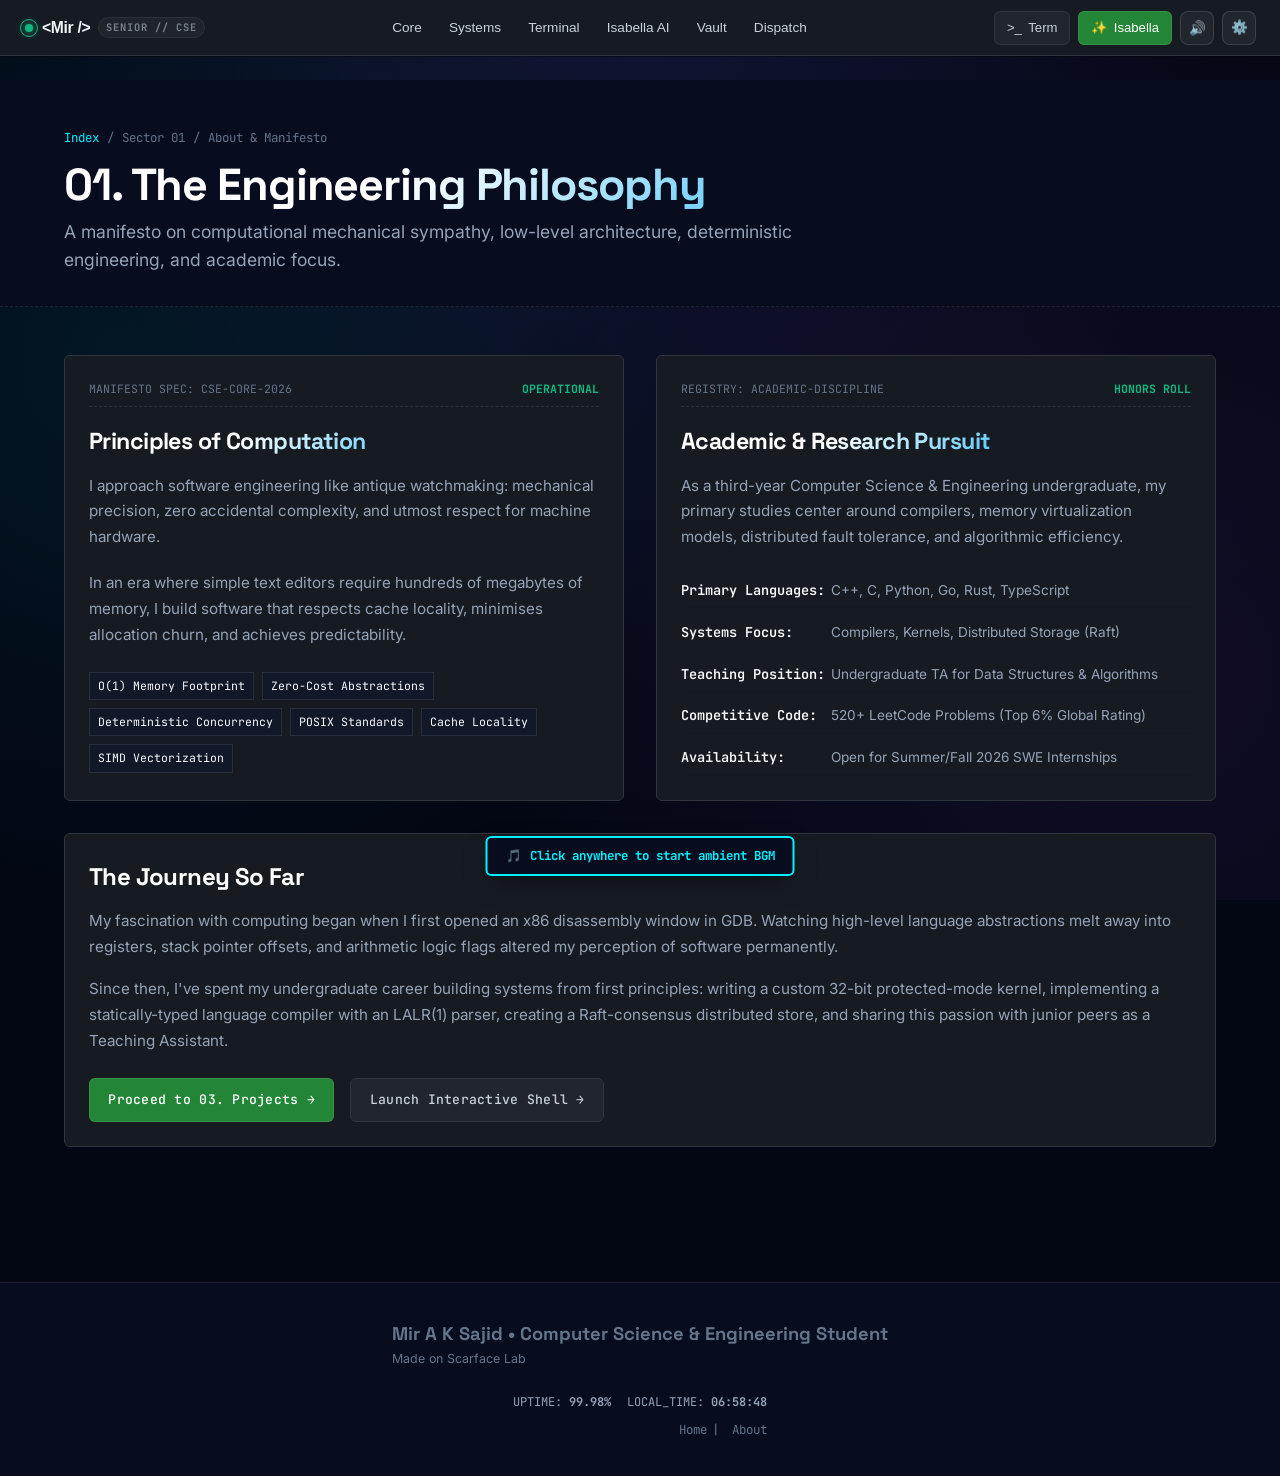
==== commit 39a66779: "fix: remove prompt suggestion chips bar from Isabella companion and home screen" ====
--- a/about.html
+++ b/about.html
@@ -31,12 +31,12 @@
       </a>
 
             <nav class="senior-nav-links" id="seniorNavLinks" aria-label="Core Navigation">
-        <a href="index.html" class="senior-nav-link${activePage === 'home' ? ' active' : ''}" data-page="home">Core</a>
-        <a href="projects.html" class="senior-nav-link${activePage === 'projects' ? ' active' : ''}" data-page="projects">Systems</a>
-        <a href="terminal.html" class="senior-nav-link${activePage === 'terminal' ? ' active' : ''}" data-page="terminal">Terminal</a>
-        <a href="companion.html" class="senior-nav-link${activePage === 'companion' ? ' active' : ''}" data-page="companion">Isabella AI</a>
-        <a href="hsc.html" class="senior-nav-link${activePage === 'vault' ? ' active' : ''}" data-page="vault">Vault</a>
-        <a href="contact.html" class="senior-nav-link${activePage === 'contact' ? ' active' : ''}" data-page="contact">Dispatch</a>
+        <a href="index.html" class="senior-nav-link active" data-page="home">Core</a>
+        <a href="projects.html" class="senior-nav-link" data-page="projects">Systems</a>
+        <a href="terminal.html" class="senior-nav-link" data-page="terminal">Terminal</a>
+        <a href="companion.html" class="senior-nav-link" data-page="companion">Isabella AI</a>
+        <a href="hsc.html" class="senior-nav-link" data-page="vault">Vault</a>
+        <a href="contact.html" class="senior-nav-link" data-page="contact">Dispatch</a>
       </nav>
 
       <div class="senior-nav-actions">
@@ -131,19 +131,19 @@
   <!-- Fixed Mobile Bottom App Dock -->
     <!-- Fixed Mobile Bottom App Dock -->
   <nav class="mobile-bottom-dock" id="mobileBottomDock" aria-label="Mobile Navigation Dock">
-    <a href="index.html" class="dock-item${activePage === 'home' ? ' active' : ''}" data-page="home">
+    <a href="index.html" class="dock-item active" data-page="home">
       <span class="dock-icon">⚡</span>
       <span class="dock-label">Core</span>
     </a>
-    <a href="projects.html" class="dock-item${activePage === 'projects' ? ' active' : ''}" data-page="projects">
+    <a href="projects.html" class="dock-item" data-page="projects">
       <span class="dock-icon">⚙️</span>
       <span class="dock-label">Systems</span>
     </a>
-    <a href="terminal.html" class="dock-item${activePage === 'terminal' ? ' active' : ''}" data-page="terminal">
+    <a href="terminal.html" class="dock-item" data-page="terminal">
       <span class="dock-icon">&gt;_</span>
       <span class="dock-label">Shell</span>
     </a>
-    <a href="companion.html" class="dock-item${activePage === 'companion' ? ' active' : ''}" data-page="companion">
+    <a href="companion.html" class="dock-item" data-page="companion">
       <span class="dock-icon">🤖</span>
       <span class="dock-label">Isabella</span>
     </a>
--- a/style.css
+++ b/style.css
@@ -8868,3 +8868,9 @@
   color: #58a6ff;
   text-decoration: underline;
 }
+
+/* Permanently eliminate companion suggestions bar */
+.companion-suggestions-bar,
+.companion-suggestion-chip {
+  display: none !important;
+}
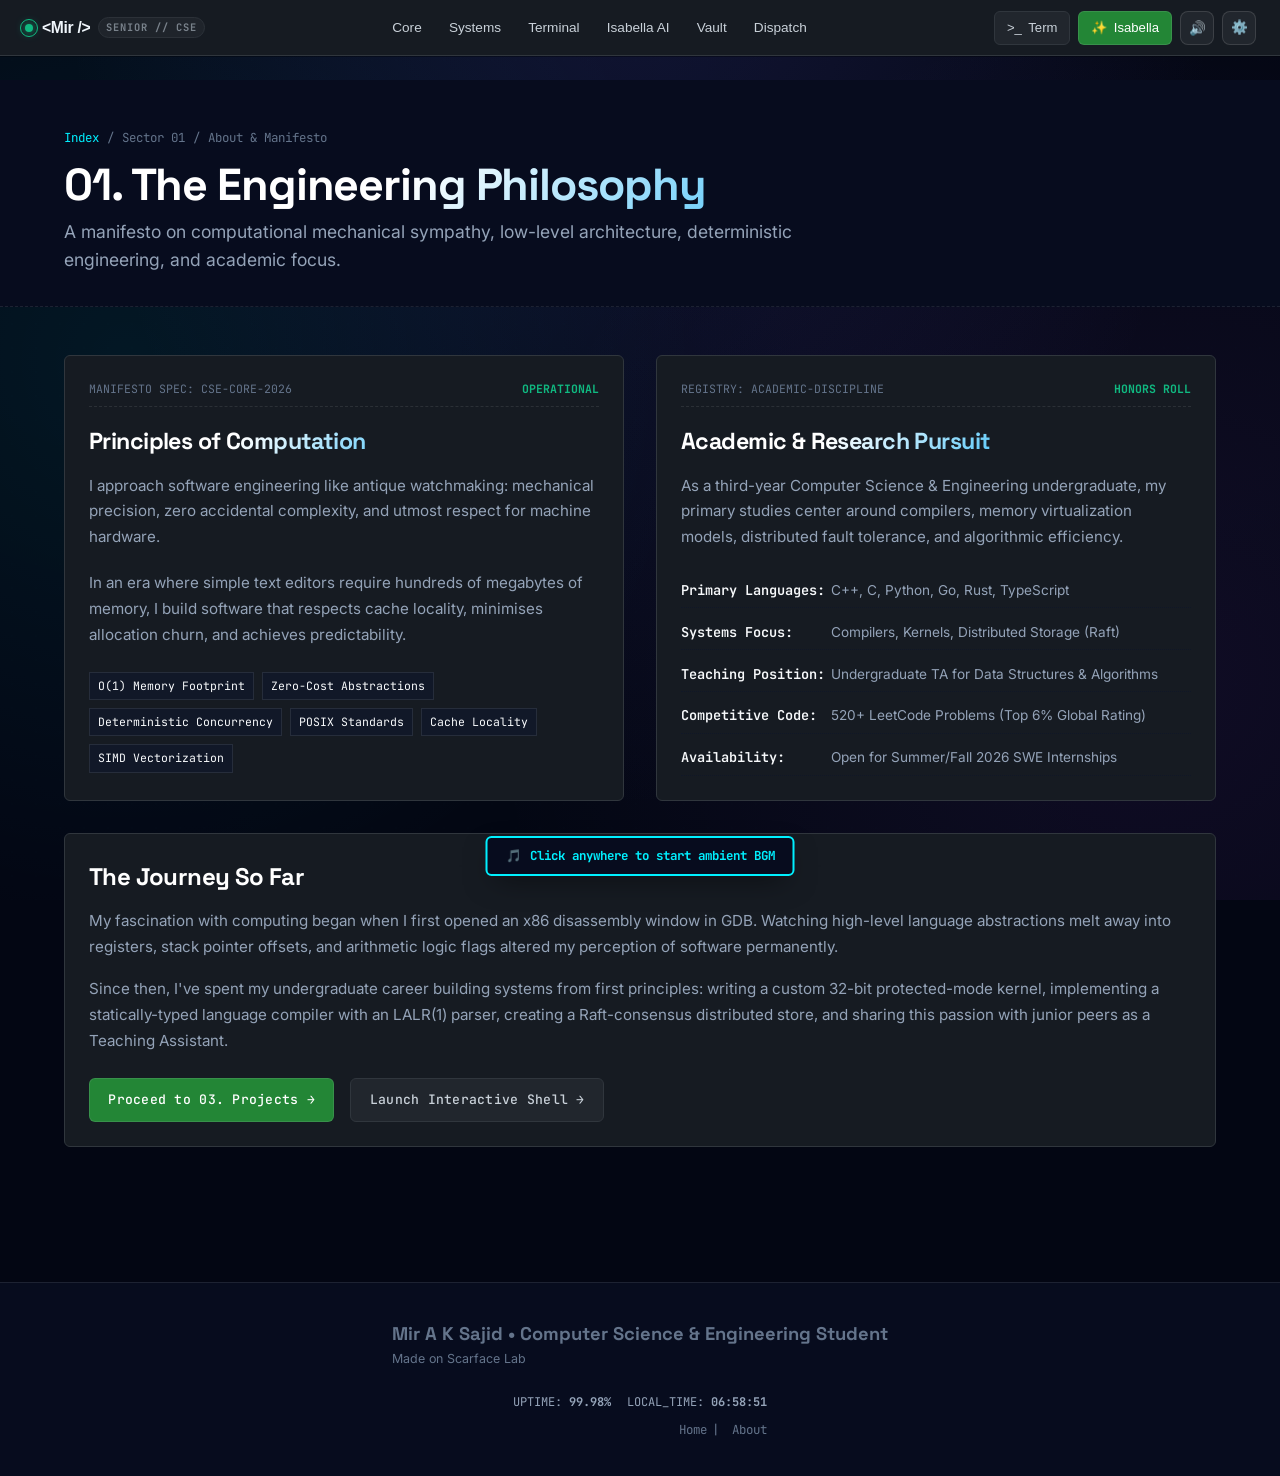
==== commit 0beb6071: "feat: add Google Search Console verification, Schema.org Person metadata, sitemap.xml, robots.txt, a" ====
--- a/about.html
+++ b/about.html
@@ -1,9 +1,14 @@
 <!DOCTYPE html>
 <html lang="en" data-theme="cyber-futuristic">
 <head>
+  <meta name="google-site-verification" content="googlea85682d0c3e46a85">
+  <link rel="canonical" href="https://miros-snowy.vercel.app/about.html">
+  <meta name="robots" content="index, follow">
+  <meta name="author" content="Mir A K Sajid">
+
   <meta charset="UTF-8">
   <meta name="viewport" content="width=device-width, initial-scale=1.0, maximum-scale=1.0, user-scalable=no, viewport-fit=cover">
-  <title>01. About & Philosophy | Mir A K Sajid CSE Portfolio</title>
+  <title>Engineering Bio & Values | Mir A K Sajid (miros)</title>
   <meta name="description" content="Engineering philosophy, mechanical sympathy, core principles of computation, and academic pursuit of Mir A K Sajid.">
   <link rel="preconnect" href="https://fonts.googleapis.com">
   <link rel="preconnect" href="https://fonts.gstatic.com" crossorigin>
